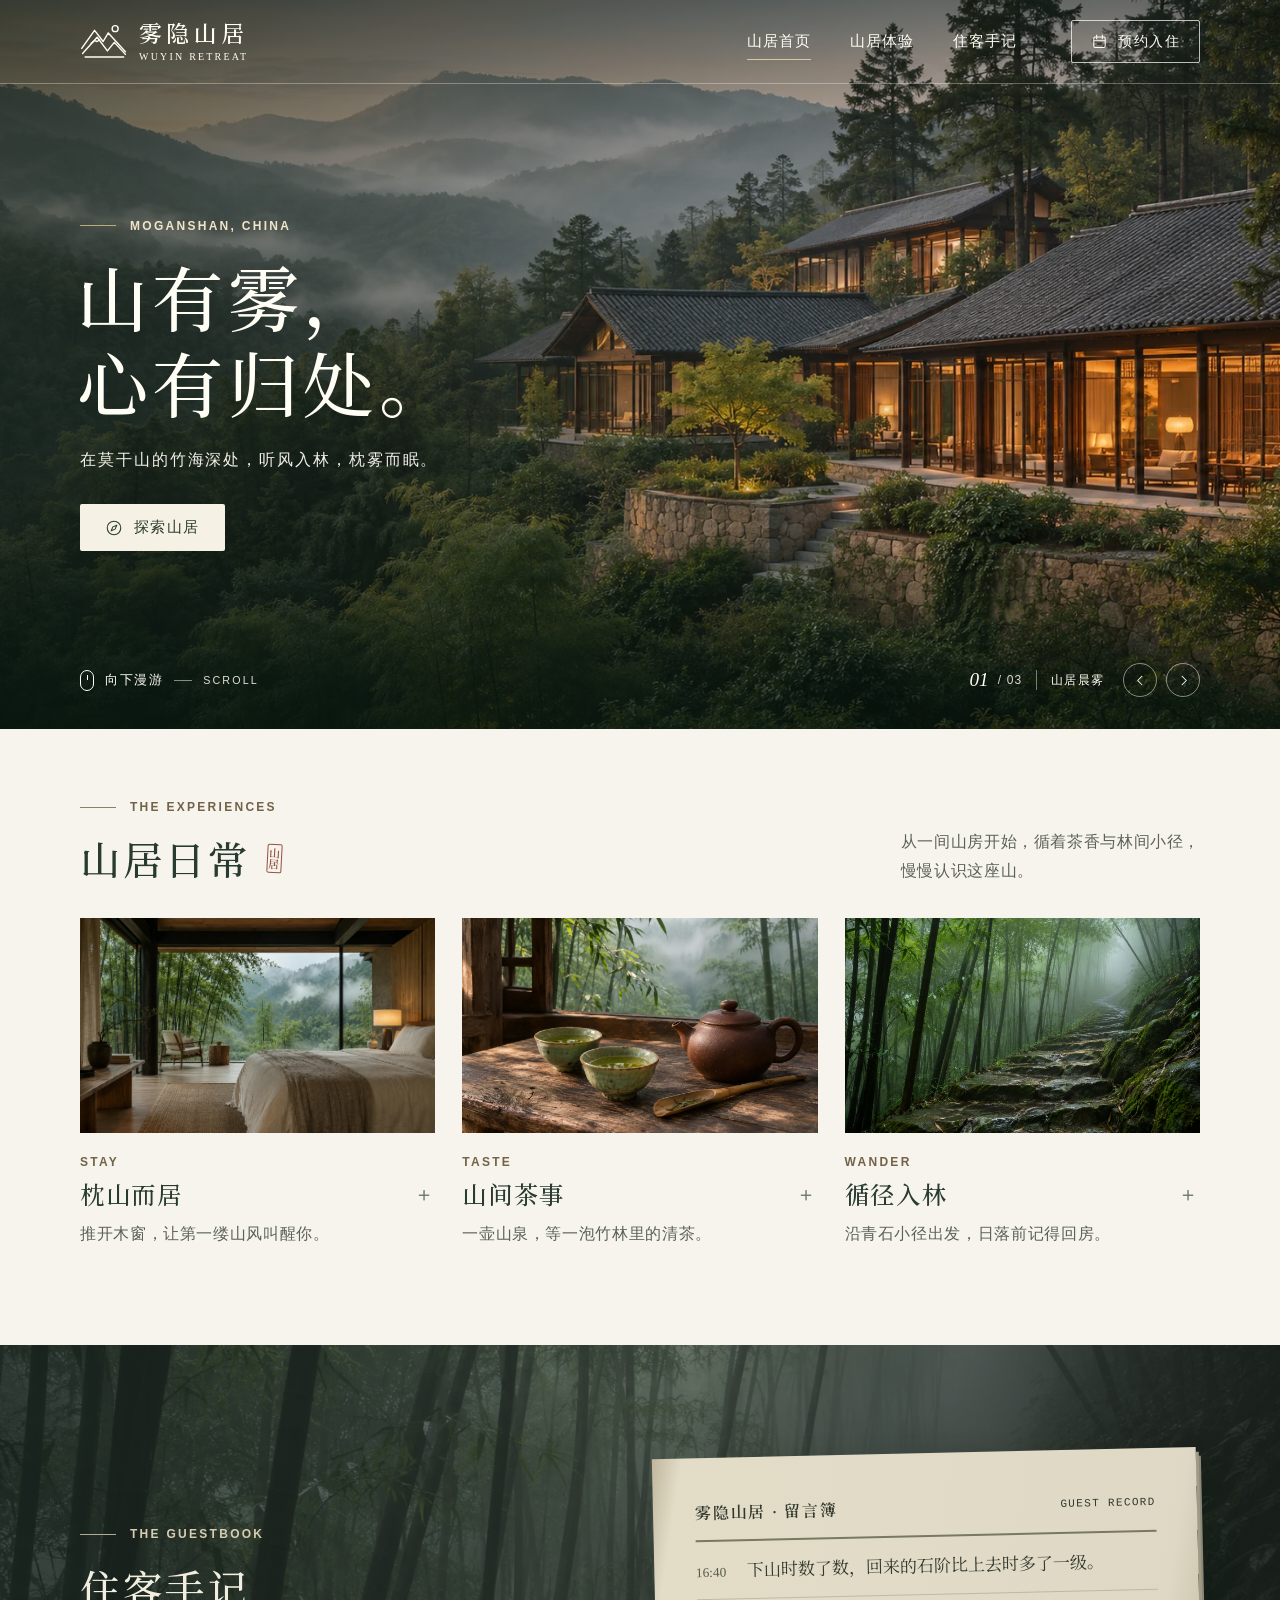
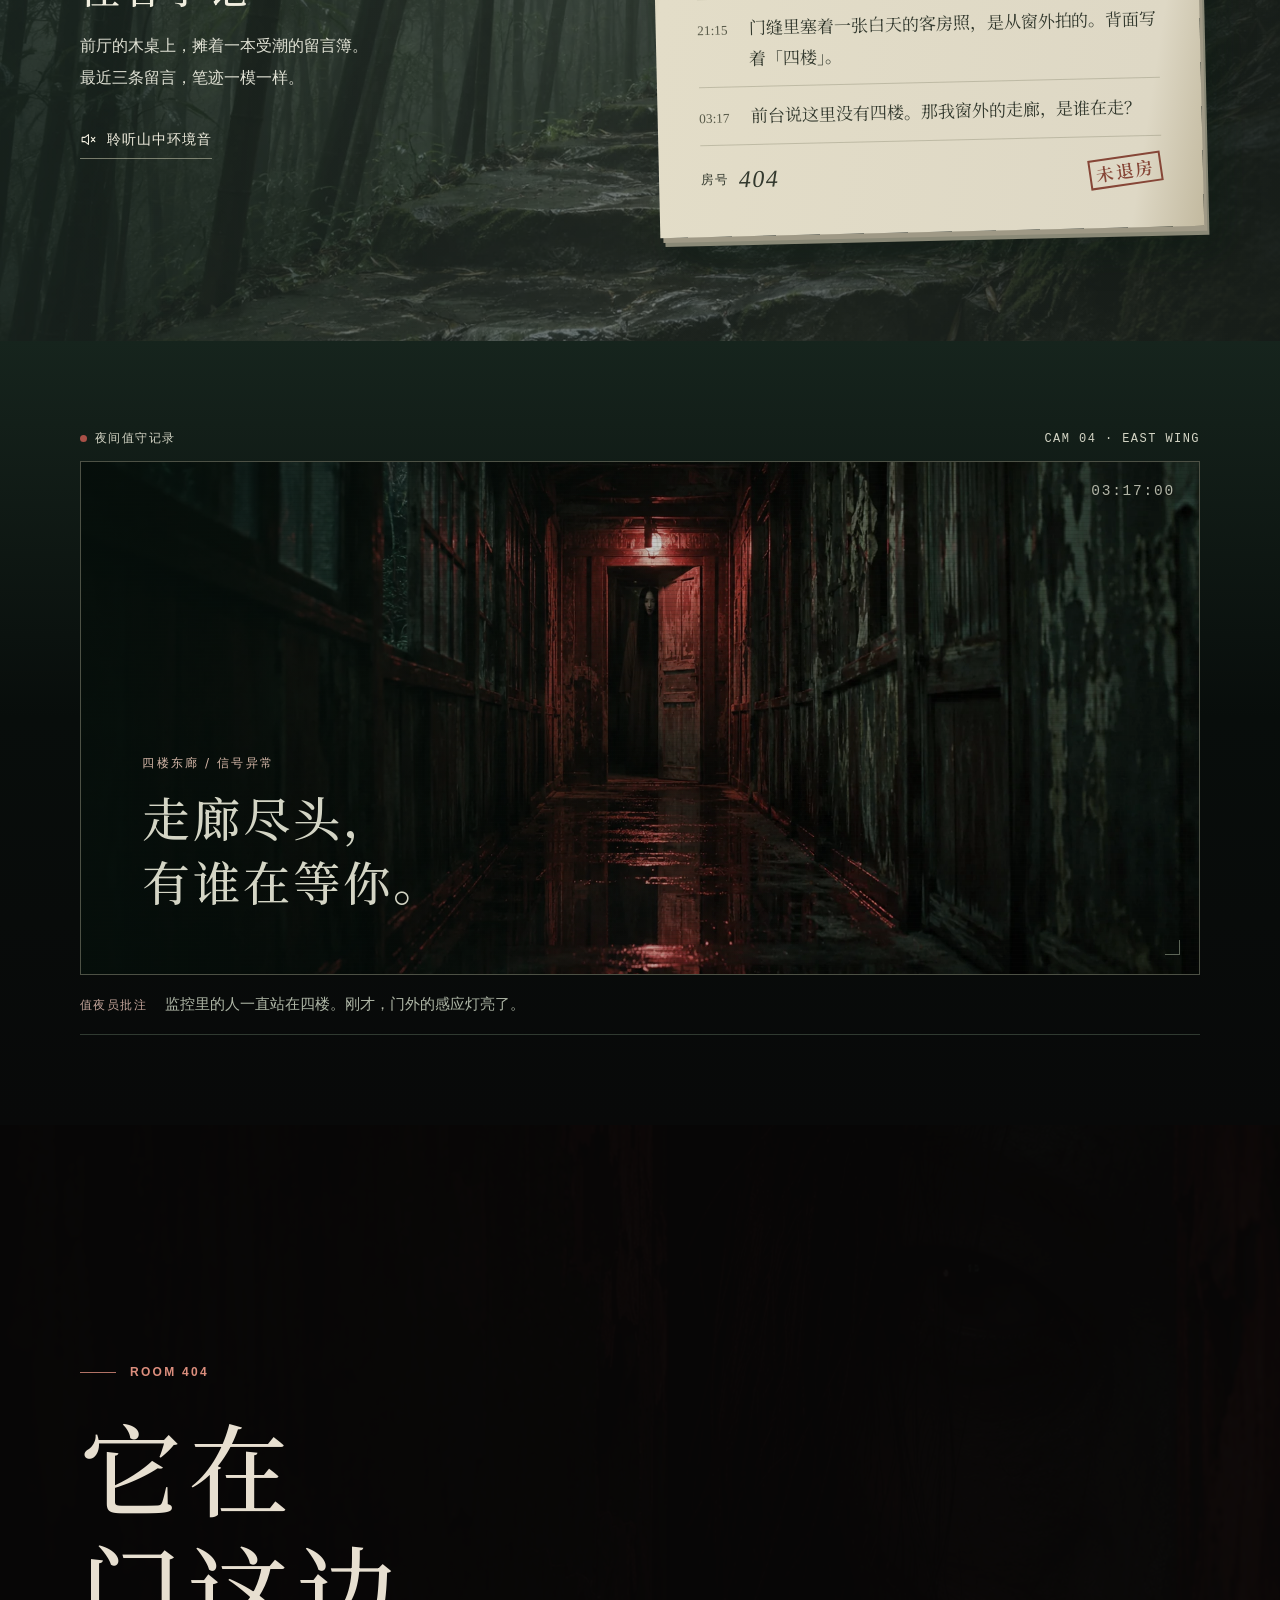
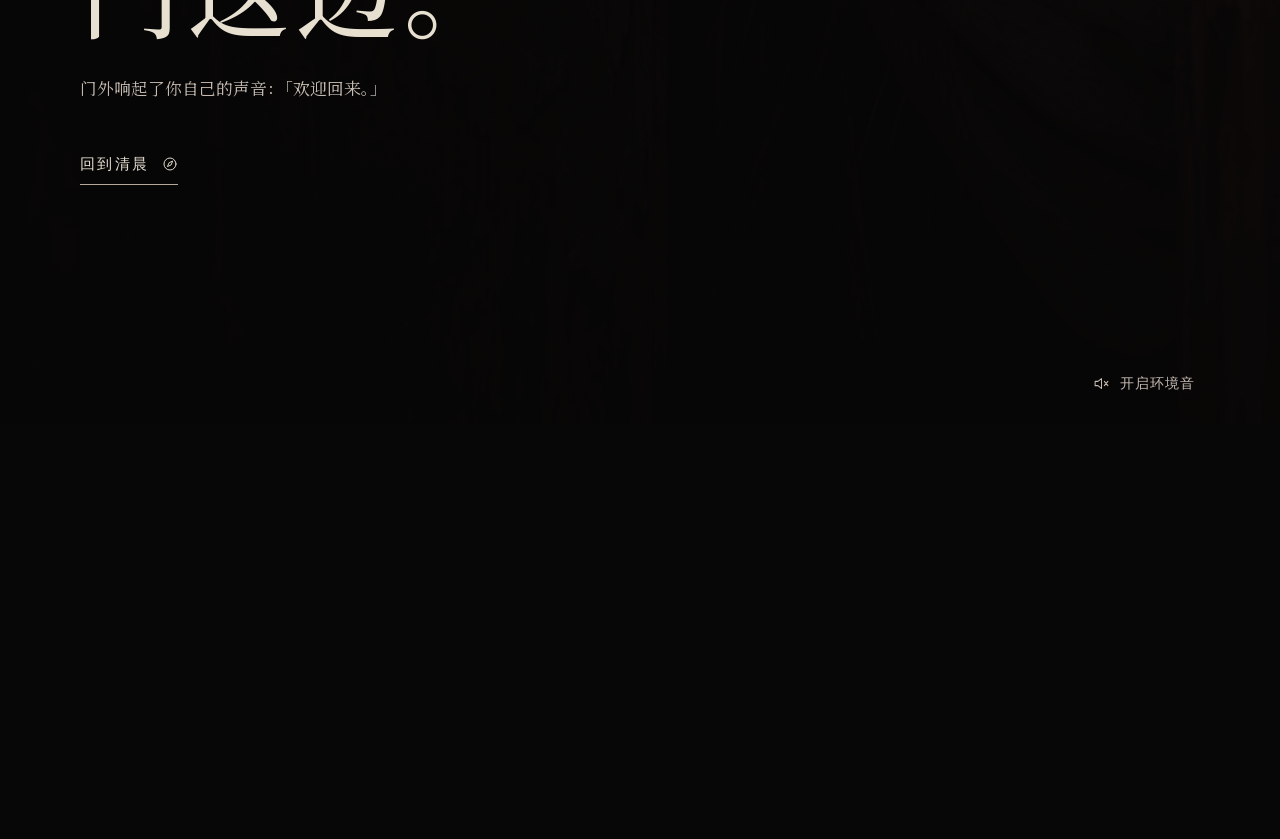
==== index.html @ a4dadbf4 "Build Wuyin Retreat, a scroll-driven Chinese horror experience" ====
<!doctype html>
<html lang="zh-CN">
<head>
  <meta charset="utf-8">
  <meta name="viewport" content="width=device-width, initial-scale=1">
  <meta name="theme-color" content="#283d30">
  <meta name="description" content="雾隐山居，藏在莫干山竹海深处的一处山间旅所。循着清晨的雾，走进山居的一天。">
  <title>雾隐山居 Wuyin Retreat · 莫干山</title>
  <link rel="icon" href="./favicon.svg" type="image/svg+xml">
  <link rel="preload" as="image" href="./assets/retreat.webp" fetchpriority="high">
  <link rel="stylesheet" href="./style.css">
  <link rel="stylesheet" href="./booking.css">
  <script defer src="./site.js"></script>
  <script defer src="./booking.js"></script>
  <script defer src="./sound.js"></script>
</head>
<body>
  <svg class="sprite" xmlns="http://www.w3.org/2000/svg" aria-hidden="true">
    <symbol id="mountain" viewBox="0 0 56 44"><g fill="none" stroke="currentColor" stroke-width="1.65" stroke-linecap="round" stroke-linejoin="round"><path d="m2 30 15-21 10 13 6-10 20 22M3 36 20 17l12 16 8-10 13 14M6 40h45"/><path d="m13 24 4-3 3 1 3-2"/><circle cx="41" cy="7" r="3.5"/></g></symbol>
    <symbol id="pin" viewBox="0 0 24 24"><path d="M19 9.5c0 5-7 11-7 11s-7-6-7-11a7 7 0 1 1 14 0Z"/><circle cx="12" cy="9.5" r="2.4"/></symbol>
    <symbol id="calendar" viewBox="0 0 24 24"><rect x="4" y="5.5" width="16" height="15" rx="1.8"/><path d="M8 3v5m8-5v5M4 11h16"/></symbol>
    <symbol id="compass" viewBox="0 0 24 24"><circle cx="12" cy="12" r="9"/><path d="m15.8 8.2-2.3 5.3-5.3 2.3 2.3-5.3Z"/></symbol>
    <symbol id="prev" viewBox="0 0 24 24"><path d="m14 6-6 6 6 6"/></symbol>
    <symbol id="next" viewBox="0 0 24 24"><path d="m10 6 6 6-6 6"/></symbol>
    <symbol id="close" viewBox="0 0 24 24"><path d="m6 6 12 12M18 6 6 18"/></symbol>
    <symbol id="menu" viewBox="0 0 24 24"><path d="M3 8h18M3 16h18"/></symbol>
    <symbol id="leaf" viewBox="0 0 24 24"><path d="M4 20 17 7M5.6 16.7C3 7 10 4.4 21 3c-.3 9.6-5 17.4-13 15.3"/></symbol>
    <symbol id="volume" viewBox="0 0 24 24"><path d="M3 9h4l5-4v14l-5-4H3Z"/><path class="sound-on" d="M15 8a6 6 0 0 1 0 8m3-11a10 10 0 0 1 0 14"/><path class="sound-off" d="m16 9 5 6m0-6-5 6"/></symbol>
  </svg>
  <a class="skip-link" href="#experiences">跳至山居体验</a>
  <main>
    <section class="hero" id="home" aria-labelledby="hero-title">
      <div class="hero-photos" aria-hidden="true"><img class="hero-photo is-current" src="./assets/retreat.webp" alt="" width="1881" height="836" fetchpriority="high"></div>
      <header class="mast">
        <div class="mast-inner">
          <a class="brand" href="#home" aria-label="雾隐山居首页"><svg class="brand-mark" aria-hidden="true"><use href="#mountain"/></svg><span class="brand-type"><b>雾隐山居</b><small>WUYIN RETREAT</small></span></a>
          <nav class="desktop-nav" aria-label="主导航"><a href="#home" aria-current="page">山居首页</a><a href="#experiences">山居体验</a><a href="#journal">住客手记</a></nav>
          <div class="mast-actions"><button class="reserve" data-booking><svg class="icon"><use href="#calendar"/></svg>预约入住</button><button class="hamburger" aria-label="展开导航" aria-controls="mobile-nav" aria-expanded="false"><svg class="icon"><use href="#menu"/></svg></button></div>
        </div>
        <nav id="mobile-nav" aria-label="移动导航" hidden><a href="#home">山居首页</a><a href="#experiences">山居体验</a><a href="#journal">住客手记</a></nav>
      </header>
      <div class="hero-body wrap">
        <div class="eyebrow hero-kicker"><span class="rule"></span>MOGANSHAN, CHINA</div>
        <h1 id="hero-title">山有雾，<br>心有归处。</h1>
        <p class="hero-description">在莫干山的竹海深处，<br class="mobile-break">听风入林，枕雾而眠。</p>
        <a class="explore" href="#experiences"><svg class="icon"><use href="#compass"/></svg>探索山居</a>
      </div>
      <div class="hero-foot wrap">
        <a class="scroll-hint" href="#experiences"><span class="scroll-mouse" aria-hidden="true"></span>向下漫游<span class="tiny-line"></span><span lang="en">SCROLL</span></a>
        <div class="photo-controls" role="group" aria-label="山居相册">
          <span class="photo-caption" aria-live="polite"><span class="photo-num">01</span><span class="photo-total">/ 03</span><span class="photo-name">山居晨雾</span></span>
          <button class="circle-btn" data-slide="-1" aria-label="上一张山居照片"><svg class="icon"><use href="#prev"/></svg></button>
          <button class="circle-btn" data-slide="1" aria-label="下一张山居照片"><svg class="icon"><use href="#next"/></svg></button>
        </div>
      </div>
    </section>

    <section class="experiences" id="experiences" aria-labelledby="experience-title">
      <div class="wrap">
        <div class="eyebrow dark-kicker"><span class="rule"></span>THE EXPERIENCES</div>
        <div class="section-intro"><h2 id="experience-title">山居日常<span class="seal" aria-hidden="true">山<br>居</span></h2><p>从一间山房开始，循着茶香与林间小径，<br class="desktop-break">慢慢认识这座山。</p></div>
        <div class="experience-grid">
          <button class="experience" data-detail="room"><span class="card-img"><img src="./assets/room.webp" alt="木色客房的落地窗外是雾中的山林" loading="lazy"></span><span class="card-meta">STAY</span><span class="card-heading">枕山而居<span class="card-more" aria-hidden="true">＋</span></span><span class="card-text">推开木窗，让第一缕山风叫醒你。</span></button>
          <button class="experience" data-detail="tea"><span class="card-img"><img src="./assets/tea.webp" alt="临窗茶席上的紫砂壶与青瓷茶盏" loading="lazy"></span><span class="card-meta">TASTE</span><span class="card-heading">山间茶事<span class="card-more" aria-hidden="true">＋</span></span><span class="card-text">一壶山泉，等一泡竹林里的清茶。</span></button>
          <button class="experience" data-detail="trail"><span class="card-img"><img src="./assets/trail.webp" alt="一条通向竹林深处的湿润石阶" loading="lazy"></span><span class="card-meta">WANDER</span><span class="card-heading">循径入林<span class="card-more" aria-hidden="true">＋</span></span><span class="card-text">沿青石小径出发，日落前记得回房。</span></button>
        </div>
      </div>
    </section>

    <section class="journal" id="journal" aria-labelledby="journal-title">
      <div class="journal-backdrop" aria-hidden="true"></div>
      <div class="wrap journal-layout">
        <div class="journal-head"><div class="eyebrow"><span class="rule"></span>THE GUESTBOOK</div><h2 id="journal-title">住客手记</h2><p>前厅的木桌上，摊着一本受潮的留言簿。<br>最近三条留言，笔迹一模一样。</p>
          <button class="sound-control" aria-pressed="false" data-sound><svg class="icon"><use href="#volume"/></svg><span>聆听山中环境音</span></button>
        </div>
        <div class="ledger"><div class="ledger-head"><span>雾隐山居 · 留言簿</span><span lang="en">GUEST RECORD</span></div>
          <div class="log-entry"><time>16:40</time><p>下山时数了数，回来的石阶比上去时多了一级。</p></div>
          <div class="log-entry"><time>21:15</time><p>门缝里塞着一张白天的客房照，是从窗外拍的。背面写着「四楼」。</p></div>
          <div class="log-entry"><time>03:17</time><p>前台说这里没有四楼。那我窗外的走廊，是谁在走？</p></div>
          <div class="ledger-tail"><span>房号</span><span class="handwritten">404</span><span class="ink-stamp">未退房</span></div>
        </div>
      </div>
    </section>

    <section class="watch" id="watch" aria-labelledby="watch-title">
      <div class="wrap">
        <div class="monitor-label"><span><i></i>夜间值守记录</span><span>CAM 04 · EAST WING</span></div>
        <div class="monitor"><img src="./assets/corridor.webp" alt="夜视画面中，红灯照着一扇半开的门，门后站着一个瘦长的人影" loading="lazy">
          <div class="scanlines" aria-hidden="true"></div><span class="monitor-time">03:17:04</span>
          <div class="monitor-text"><p>四楼东廊 / 信号异常</p><h2 id="watch-title">走廊尽头，<br>有谁在等你。</h2></div>
          <span class="reticle" aria-hidden="true"></span>
        </div>
        <div class="watch-note"><span>值夜员批注</span><p>监控里的人一直站在四楼。刚才，门外的感应灯亮了。</p></div>
      </div>
    </section>

    <section class="threshold" id="threshold" aria-labelledby="ending-title">
      <div class="ending-frame"><img class="ending-image" src="./assets/threshold.webp" alt="门已开了一道缝，一张灰白的脸贴在门外向里窥视" loading="lazy">
        <div class="ending-veil"></div><div class="ending-copy wrap"><div class="eyebrow"><span class="rule"></span>ROOM 404</div><h2 id="ending-title">它在<br>门这边。</h2><p>门外响起了你自己的声音：「欢迎回来。」</p><a class="return" href="#home">回到清晨<svg class="icon"><use href="#compass"/></svg></a></div>
        <button class="ending-sound" data-sound aria-pressed="false"><svg class="icon"><use href="#volume"/></svg><span>开启环境音</span></button>
      </div>
    </section>
  </main>
  <dialog class="detail-dialog" id="detail-dialog" aria-labelledby="detail-heading"><button class="detail-close" aria-label="关闭体验详情"><svg class="icon"><use href="#close"/></svg></button><img class="detail-photo" alt=""><div class="detail-content"><div class="eyebrow dark-kicker detail-kicker"></div><h2 id="detail-heading"></h2><p class="detail-story"></p><div class="detail-info"><svg class="icon"><use href="#pin"/></svg><span></span></div><button class="detail-action"></button></div></dialog>
  <dialog id="booking-dialog" aria-labelledby="booking-heading"></dialog>
</body>
</html>
---- style.css ----
@font-face {
  font-family: "Wuyin Song";
  src: url("./assets/wuyin-song.woff2") format("woff2");
  font-weight: 400 600;
  font-display: swap;
}
:root {
  --paper: #f6f4ed;
  --ink: #293b30;
  --serif: "Wuyin Song", "Noto Serif SC", "Songti SC", "STSong", "SimSun", serif;
  --sans: "Inter", "PingFang SC", "Microsoft YaHei", system-ui, sans-serif;
  --gutter: clamp(24px, 6.25vw, 104px);
  --page-width: 1536px;
}
* { box-sizing: border-box; }
html { scroll-behavior: smooth; }
body { margin: 0; background: var(--paper); color: var(--ink); font: 1rem/1.65 var(--sans); }
button, a { -webkit-tap-highlight-color: transparent; }
button { font: inherit; cursor: pointer; color: inherit; }
a { color: inherit; text-decoration: none; }
button, h1, h2, p { margin: 0; }
button { border: 0; padding: 0; background: transparent; }
button:focus-visible, a:focus-visible { outline: 2px solid #c98849; outline-offset: 5px; }
button:disabled { cursor: default; }
.sprite { position: absolute; width: 0; height: 0; overflow: hidden; pointer-events: none; }
.icon { display: inline-block; width: 20px; height: 20px; fill: none; stroke: currentColor; stroke-linecap: round; stroke-linejoin: round; stroke-width: 1.45; flex: none; pointer-events: none; }
.wrap, .mast-inner { width: min(100%, var(--page-width)); margin-inline: auto; padding-inline: var(--gutter); }
.skip-link { position: absolute; z-index: 15; background: var(--paper); color: var(--ink); padding: 8px 16px; transform: translateY(-130%); }
.skip-link:focus { transform: none; }
.eyebrow, .card-meta { font-family: "Inter", Arial, sans-serif; font-size: .75rem; font-weight: 550; letter-spacing: .19em; line-height: 1.4; }
.eyebrow { display: flex; align-items: center; gap: 14px; }
.rule { display: inline-block; width: 36px; height: 1px; background: currentColor; opacity: .8; }
h1, h2, .card-heading { font-family: var(--serif); font-weight: 500; }
.hero { color: #fffef4; isolation: isolate; position: relative; min-height: 640px; height: min(81svh, 870px); display: flex; flex-direction: column; background: #25382d; }
.hero-photos, .hero-photos::after, .hero-photo { position: absolute; inset: 0; width: 100%; height: 100%; }
.hero-photos { z-index: -1; overflow: hidden; }
.hero-photo { object-fit: cover; object-position: 64% center; opacity: 0; transition: opacity .7s ease; }
.hero-photo.is-current { opacity: 1; }
.hero-photos::after { content: ""; background: linear-gradient(180deg, rgb(10 21 16 / .51), transparent 26%, transparent 72%, rgb(7 22 14 / .66)), linear-gradient(90deg, rgb(12 29 21 / .58), rgb(15 31 24 / .26) 44%, transparent 78%); }
.mast { position: relative; border-bottom: 1px solid rgb(255 255 244 / .31); z-index: 5; }
.mast-inner { display: flex; align-items: center; gap: 4.2vw; min-height: 83px; }
.brand, .mast-actions, .desktop-nav, .reserve { display: flex; align-items: center; }
.brand { gap: 11px; min-width: max-content; margin-right: auto; }
.brand-mark { width: 48px; height: 43px; }
.brand-type { display: flex; flex-direction: column; align-items: flex-start; }
.brand-type b { font: 550 1.43rem/1.3 var(--serif); letter-spacing: .19em; }
.brand-type small { font: .625rem/1.7 Georgia, serif; letter-spacing: .22em; }
.desktop-nav { gap: clamp(24px, 3vw, 55px); }
.desktop-nav a { position: relative; font-size: .92rem; letter-spacing: .08em; padding: 12px 0; }
.desktop-nav a::after { content: ""; position: absolute; bottom: 6px; left: 0; width: 0; height: 1px; background: #d3c9a2; transition: width .2s; }
.desktop-nav a:hover::after, .desktop-nav [aria-current]::after { width: 100%; }
.reserve { gap: 10px; padding: 9px 19px; border: 1px solid rgb(255 255 244 / .72); border-radius: 2px; font-size: .89rem; letter-spacing: .1em; transition: background .2s; }
.reserve .icon { width: 17px; height: 17px; }
.reserve:hover, .circle-btn:hover { background: rgb(255 255 255 / .16); }
.hamburger, #mobile-nav { display: none; }
.hero-body { flex: 1; display: flex; flex-direction: column; align-items: flex-start; justify-content: center; padding-block: clamp(28px, 4.6vh, 60px) 17px; }
.hero-kicker { color: #f0e5c6; }
.hero-kicker .rule { background: #d9c28c; }
h1 { font-size: clamp(4.1rem, 5.55vw, 6.25rem); letter-spacing: .063em; line-height: 1.2; margin: 19px 0 21px -.045em; text-shadow: 0 2px 22px #16231934; }
.hero-description { line-height: 1.9; font-size: clamp(1rem, 1.14vw, 1.21rem); letter-spacing: .12em; color: #f1f0e9; }
.mobile-break { display: none; }
.explore { min-height: 46px; padding: 10px 24px; margin-top: 29px; display: inline-flex; align-items: center; gap: 11px; background: #f5f1e4; border: 1px solid transparent; color: #2d3b30; border-radius: 2px; font-weight: 550; font-size: .93rem; letter-spacing: .1em; transition: background .2s, transform .2s; }
.explore:hover { background: white; transform: translateY(-2px); }
.explore .icon { width: 18px; height: 18px; }
.hero-foot { display: flex; align-items: center; justify-content: space-between; gap: 18px; padding-bottom: 29px; }
.scroll-hint, .photo-controls, .photo-caption { display: flex; align-items: center; }
.scroll-hint { min-height: 40px; gap: 11px; font-size: .8rem; letter-spacing: .12em; }
.scroll-hint [lang] { font: .67rem/1.4 Arial, sans-serif; letter-spacing: .2em; color: #dedfd5; }
.scroll-mouse { width: 14px; height: 21px; border: 1px solid currentColor; border-radius: 8px; display: grid; justify-items: center; }
.scroll-mouse::before { content: ""; width: 1px; height: 5px; margin-top: 4px; background: currentColor; }
.tiny-line { width: 18px; height: 1px; background: currentColor; opacity: .5; }
.photo-controls { gap: 9px; }
.photo-caption { gap: 9px; margin-right: 9px; }
.photo-num { font: italic 1.2rem/1.2 Georgia, serif; }
.photo-total { font: .75rem/1.2 Arial, sans-serif; letter-spacing: .1em; color: #dadbd1; }
.photo-name { font-size: .78rem; letter-spacing: .13em; padding-left: 14px; margin-left: 4px; border-left: 1px solid #b4b9a7a1; }
.circle-btn { display: grid; place-items: center; width: 34px; height: 34px; border: 1px solid #eeeedd85; border-radius: 50%; transition: background .2s; }
.circle-btn .icon { width: 17px; height: 17px; }
.experiences { padding-block: clamp(59px, 5.5vw, 92px) clamp(70px, 7.5vw, 118px); }
.dark-kicker, .card-meta { color: #726246; }
.section-intro { margin-top: 12px; margin-bottom: clamp(24px, 2.5vw, 38px); display: flex; align-items: end; justify-content: space-between; gap: 30px; }
h2 { font-size: clamp(2.4rem, 3.1vw, 3.6rem); line-height: 1.4; letter-spacing: .065em; }
.section-intro h2 { display: flex; align-items: center; gap: 17px; }
.seal { border: 1px solid #965240; border-radius: 2px; color: #965240; display: inline-block; font: 600 .68rem/1.04 var(--serif); letter-spacing: 0; padding: 2px 1px; transform: rotate(3deg); }
.section-intro p, .card-text { font-size: 1rem; line-height: 1.85; letter-spacing: .04em; color: #5c6258; }
.section-intro p { font-size: .97rem; }
.experience-grid { display: grid; grid-template-columns: repeat(3, minmax(0,1fr)); gap: clamp(16px, 2.1vw, 36px); }
.experience { display: flex; flex-direction: column; text-align: left; }
.card-img { display: block; width: 100%; aspect-ratio: 1.65; overflow: hidden; background: #c3c4b5; }
.card-img img { display: block; width: 100%; height: 100%; object-fit: cover; transition: transform .65s; }
.experience:hover .card-img img { transform: scale(1.035); }
.card-meta { margin-top: 21px; }
.card-heading { display: flex; align-items: center; justify-content: space-between; width: 100%; margin: 3px 0 5px; font-size: clamp(1.5rem, 1.9vw, 2rem); letter-spacing: .07em; }
.card-more { font: 300 1.28rem/1 var(--sans); color: #64725e; }
.journal { position: relative; isolation: isolate; overflow: hidden; padding-block: clamp(74px, 8.5vw, 145px); color: #f1eedf; background: #283b31; }
.journal-backdrop { position: absolute; inset: 0; z-index: -1; background: linear-gradient(95deg,#13281fcd,#24362c91 52%,#152019e8), url("./assets/trail.webp") center 68% / cover; filter: saturate(.53); }
.journal-layout { display: grid; grid-template-columns: 1fr 1.12fr; align-items: center; gap: 7vw; }
.journal-head .eyebrow { color: #d9cdb1; }
.journal-head h2 { margin: 16px 0; }
.journal-head p { font: 1rem/2 var(--sans); color: #e0e1d4; }
.sound-control, .ending-sound { display: inline-flex; align-items: center; gap: 10px; font-size: .86rem; letter-spacing: .07em; }
.sound-control { margin-top: 27px; padding: 7px 0; border-bottom: 1px solid #c6c7ad8c; }
.sound-control .icon, .ending-sound .icon { width: 17px; height: 17px; }
.sound-on { display: none; }
.ledger { color: #33392e; background: linear-gradient(100deg,#c0b69d,#e3ddc8 5%,#ded8c5 88%,#c2b99f); padding: clamp(22px,3.25vw,52px); box-shadow: 3px 5px #9f9986, 5px 9px #8a8977, 16px 22px 37px #08190f66; transform: rotate(-1.3deg); }
.ledger-head, .ledger-tail, .log-entry { display: flex; align-items: center; }
.ledger-head { justify-content: space-between; gap: 8px; border-bottom: 2px solid #78795f; padding-bottom: 14px; font-family: var(--serif); font-weight: 600; letter-spacing: .12em; }
.ledger-head [lang], .monitor-label, .monitor-time, .watch-note>span { font: .75rem/1.6 "Courier New", "Microsoft YaHei", monospace; letter-spacing: .12em; }
.ledger-head [lang] { font-size: .69rem; }
.log-entry { gap: 21px; align-items: baseline; padding: 13px 0; border-bottom: 1px solid #75745d53; }
.log-entry time { font: .83rem/1.5 Georgia, serif; flex: none; color: #585a49; }
.log-entry p { font: 1.07rem/1.8 var(--serif); }
.ledger-tail { gap: 9px; padding-top: 19px; font-size: .79rem; letter-spacing: .12em; }
.handwritten { font: italic 1.5rem Georgia,serif; }
.ink-stamp { margin-left: auto; font: 600 1.1rem/1.35 var(--serif); padding: 1px 5px; border: 2px double #864637; color: #864637; transform: rotate(-7deg); }
.watch { padding-block: clamp(70px,7vw,120px); background: linear-gradient(#16241d,#080d0b 48%,#080909); color: #d4d5c5; }
.monitor-label, .watch-note { display: flex; justify-content: space-between; align-items: center; gap: 18px; }
.monitor-label { margin-bottom: 12px; }
.monitor-label i { display: inline-block; vertical-align: .06em; width: 7px; height: 7px; border-radius: 50%; background: #a95047; margin-right: 8px; }
.monitor { isolation: isolate; position: relative; overflow: hidden; aspect-ratio: 2.18; background: #0a100d; border: 1px solid #4d5145; }
.monitor img, .scanlines, .monitor::after { position: absolute; inset: 0; width: 100%; height: 100%; }
.monitor img { object-fit: cover; filter: saturate(.75); z-index: -2; }
.scanlines { background: repeating-linear-gradient(0deg, transparent, transparent 3px, #10151033 4px); z-index: -1; }
.monitor::after { content: ""; z-index: -1; background: linear-gradient(90deg,#06100cd9,transparent 68%); }
.monitor-time { position: absolute; top: 18px; right: 24px; opacity: .83; font-size: .91rem; }
.monitor-text { position: absolute; left: 5.5%; bottom: 12%; }
.monitor-text p { font-size: .75rem; letter-spacing: .18em; color: #d3b6a7; margin-bottom: 11px; }
.monitor-text h2 { font-size: clamp(2rem,3.7vw,4.4rem); line-height: 1.35; }
.reticle { position: absolute; width: 15px; height: 15px; right: 19px; bottom: 19px; border-right: 1px solid #a8b49d88; border-bottom: 1px solid #a8b49d88; }
.watch-note { justify-content: flex-start; align-items: baseline; padding: 17px 0; color: #aeb6a6; border-bottom: 1px solid #303a31; }
.watch-note>span { flex: none; color: #c3a49a; }
.watch-note p { font-size: .94rem; }
.threshold { height: 146svh; min-height: 720px; background: #080707; color: #e7dfd0; }
.ending-frame { position: sticky; top: 0; isolation: isolate; height: 100svh; min-height: 440px; overflow: hidden; display: flex; align-items: center; }
.ending-image, .ending-veil { position: absolute; inset: 0; width: 100%; height: 100%; z-index: -2; }
.ending-image { object-fit: cover; object-position: 70% center; transform: scale(calc(1 + var(--approach, 0) * .088)); transform-origin: 74% 46%; }
.ending-veil { z-index: -1; background: linear-gradient(90deg,#100a08b3,transparent 75%),linear-gradient(0deg,#08050570,transparent 35%); }
.ending-veil::before { content: ""; position: absolute; inset: 0; background: #080707; opacity: calc((1 - var(--approach, 1)) * .97); }
.ending-copy .eyebrow { color: #dc8e7d; }
.ending-copy h2 { font-size: clamp(4rem, 7.9vw, 9rem); letter-spacing: .07em; line-height: 1.2; margin: 24px 0; }
.ending-copy p { max-width: 24em; font: 1.05rem/2 var(--serif); color: #c4bab1; }
.return { margin-top: 38px; display: inline-flex; align-items: center; gap: 13px; padding: 8px 0; border-bottom: 1px solid #b4a89b; font-size: .92rem; letter-spacing: .16em; }
.return .icon { width: 16px; height: 16px; }
.ending-sound { position: absolute; bottom: 25px; right: var(--gutter); padding: 5px; color: #c7bcb4; }
.detail-dialog { width: min(490px, calc(100% - 32px)); max-height: 92svh; border: 0; background: var(--paper); color: var(--ink); padding: 0; overflow-y: auto; box-shadow: 0 22px 100px #08170f55; }
dialog::backdrop { background: #071810b5; backdrop-filter: blur(4px); }
body:has(dialog[open]) { overflow: hidden; }
.detail-close { position: absolute; top: 10px; right: 10px; width: 38px; height: 38px; display: grid; place-items: center; background: #f6f4ed; color: var(--ink); border-radius: 50%; }
.detail-photo { width: 100%; height: clamp(150px, 27svh, 275px); display: block; object-fit: cover; }
.detail-content { padding: 27px clamp(23px, 3vw, 38px) 32px; }
.detail-content h2 { font-size: 2rem; margin: 5px 0 14px; }
.detail-story { line-height: 1.9; }
.detail-info { display: flex; align-items: center; gap: 8px; margin: 20px 0; color: #616b5e; font-size: .9rem; }
.detail-info .icon { width: 16px; height: 16px; }
.detail-action { background: var(--ink); padding: 9px 20px; color: var(--paper); }
@media (max-width: 780px) {
  .mast-inner { gap: 27px; min-height: 72px; }
  .desktop-nav { gap: 20px; }
  .journal-layout { grid-template-columns: 1fr; gap: 38px; }
  .ledger { max-width: 640px; }
  .section-intro p { font-size: .91rem; }
  .section-intro { gap: 15px; }
  .desktop-break { display: none; }
}
@media (max-width: 650px) {
  :root { --gutter: 24px; }
  .hero { min-height: 610px; height: min(85svh, 800px); }
  .hero-photo { object-position: 60% center; }
  .hero-photos::after { background: linear-gradient(180deg,#0e2018a8,transparent 33%,#0d1d1440 70%,#0a1b13b3),linear-gradient(90deg,#0d211892,transparent 100%); }
  .mast-inner { min-height: 67px; }
  .brand { gap: 7px; }
  .brand-mark { width: 39px; height: 34px; }
  .brand-type b { font-size: 1.15rem; }
  .brand-type small { font-size: .52rem; }
  .mast-actions { gap: 11px; }
  .reserve { min-height: 36px; padding: 6px 10px; font-size: .8rem; gap: 6px; }
  .reserve .icon { width: 15px; height: 15px; }
  .desktop-nav { display: none; }
  .hamburger { display: grid; place-items: center; width: 32px; height: 38px; }
  #mobile-nav:not([hidden]) { display: flex; position: absolute; top: 100%; left: 0; right: 0; flex-direction: column; padding: 10px 24px; background: #213328fa; box-shadow: 0 12px 20px #0a181c33; }
  #mobile-nav a { padding: 11px 0; }
  .hero-body { padding-top: 28px; }
  h1 { font-size: clamp(3.45rem, 11.2vw, 4.7rem); margin: 20px 0; line-height: 1.26; }
  .hero-description { max-width: 18em; line-height: 1.95; }
  .mobile-break { display: initial; }
  .explore { margin-top: 24px; }
  .hero-foot { padding-bottom: 18px; gap: 12px; }
  .photo-name, .scroll-hint .tiny-line, .scroll-hint [lang] { display: none; }
  .photo-controls { gap: 7px; }
  .circle-btn { width: 34px; height: 34px; }
  .experiences { padding-block: 48px 60px; }
  .section-intro { display: block; margin-bottom: 24px; }
  .section-intro p { margin-top: 9px; line-height: 1.8; }
  .experience-grid { grid-template-columns: 1fr; gap: 31px; }
  .card-img { aspect-ratio: 1.8; }
  .card-meta { margin-top: 13px; }
  .card-heading { margin-top: 2px; }
  .journal { padding-block: 60px 68px; }
  .ledger { padding: 22px 19px; }
  .log-entry { gap: 12px; }
  .watch { padding-block: 51px; }
  .monitor { aspect-ratio: .83; }
  .monitor img { object-position: 57% center; }
  .monitor::after { background: linear-gradient(0deg,#06100ce8,transparent 62%); }
  .monitor-time { right: 14px; top: 12px; }
  .monitor-text { bottom: 8%; left: 7%; }
  .monitor-label { font-size: .69rem; }
  .watch-note { display: block; }
  .watch-note p { margin-top: 6px; }
  .ending-frame { align-items: flex-end; }
  .ending-image { object-position: 79% center; }
  .ending-copy { padding-bottom: 85px; }
  .ending-veil { background: linear-gradient(0deg,#0c0808 2%,#0d090992 37%,transparent 67%); }
  .ending-copy h2 { font-size: clamp(3.2rem, 13vw, 4.8rem); margin: 14px 0; }
  .ending-copy h2 br { display: none; }
  .ending-copy p { font-size: 1rem; max-width: 20em; }
  .return { margin-top: 18px; }
}
@media (max-width: 360px) {
  :root { --gutter: 17px; }
  .mast-inner { gap: 7px; }
  .brand-type b { font-size: 1.03rem; }
  .mast-actions { gap: 5px; }
}
@media (prefers-reduced-motion: reduce) {
  html { scroll-behavior: auto; }
  *, *::before, *::after { transition-duration: .001s !important; animation-duration: .001s !important; }
  .ending-image, .experience:hover .card-img img, .explore:hover { transform: none; }
}
---- booking.css ----
#booking-dialog {
  --booking-paper: #f5f2e9;
  --booking-ink: #21382d;
  --booking-muted: #576359;
  --booking-rule: #c2c4b5;
  box-sizing: border-box;
  width: min(29rem, calc(100% - 2rem));
  max-width: none;
  max-height: calc(100dvh - 2rem);
  inset: 0;
  margin: auto;
  padding: 0;
  overflow: auto;
  overscroll-behavior: contain;
  color: var(--booking-ink);
  color-scheme: light;
  background: var(--booking-paper);
  border: 1px solid #d2d3c4;
  border-radius: 2px;
  box-shadow: 0 2rem 6rem #06130eb3;
  font-family: Inter, "PingFang SC", "Microsoft YaHei", sans-serif;
  font-size: 1rem;
  line-height: 1.5;
  text-align: left;
}

#booking-dialog::backdrop {
  background: rgb(4 17 13 / 69%);
}

#booking-dialog [hidden] {
  display: none;
}

#booking-dialog .booking-sheet {
  padding: clamp(1.5rem, 6vw, 2.6rem);
  background: linear-gradient(135deg, #faf8f0, var(--booking-paper) 65%);
}

#booking-dialog .booking-mast {
  display: flex;
  min-height: 2.6rem;
  margin-bottom: 1.65rem;
  padding-bottom: .6rem;
  align-items: center;
  justify-content: space-between;
  border-bottom: 1px solid var(--booking-rule);
}

#booking-dialog .booking-mast > span {
  color: var(--booking-muted);
  font-size: .75rem;
  font-weight: 600;
  letter-spacing: .19em;
}

#booking-dialog .booking-close {
  position: relative;
  width: 2.75rem;
  height: 2.75rem;
  margin: -.4rem -.65rem -.4rem 0;
  background: transparent;
  color: var(--booking-ink);
  border: 0;
  cursor: pointer;
}

#booking-dialog .booking-close::before,
#booking-dialog .booking-close::after {
  position: absolute;
  content: "";
  left: 50%;
  top: 50%;
  width: 1.25rem;
  height: 1px;
  background: currentColor;
  transform: translate(-50%, -50%) rotate(45deg);
}

#booking-dialog .booking-close::after {
  transform: translate(-50%, -50%) rotate(-45deg);
}

#booking-dialog h2 {
  margin: 0;
  color: var(--booking-ink);
  font: 500 clamp(2rem, 5vw, 2.55rem)/1.3 "Songti SC", "Noto Serif CJK SC", SimSun, serif;
  letter-spacing: .05em;
}

#booking-dialog :is(.booking-intro, .booking-message) {
  margin: .75rem 0 1.7rem;
  color: var(--booking-muted);
  font-size: 1rem;
  line-height: 1.8;
}

#booking-dialog .booking-fields {
  display: grid;
  grid-template-columns: minmax(0, 1.35fr) minmax(0, 1fr);
  gap: .9rem;
  margin: 0 0 1.9rem;
}

#booking-dialog .booking-fields label {
  display: grid;
  min-width: 0;
  gap: .5rem;
  font-size: .875rem;
  letter-spacing: .03em;
}

#booking-dialog :is(input, select) {
  box-sizing: border-box;
  display: block;
  width: 100%;
  min-width: 0;
  height: 2.9rem;
  margin: 0;
  padding: .5rem .7rem;
  color: var(--booking-ink);
  background: #fbfaf4;
  border: 1px solid #aeb7a8;
  border-radius: 1px;
  font: inherit;
  font-size: 1rem;
  text-align: left;
}

#booking-dialog .booking-select-wrap {
  position: relative;
}

#booking-dialog select {
  appearance: none;
  padding-right: 1.8rem;
}

#booking-dialog .booking-select-wrap::after {
  position: absolute;
  top: 42%;
  right: .85rem;
  width: .38rem;
  height: .38rem;
  border: solid var(--booking-ink);
  border-width: 0 1px 1px 0;
  transform: rotate(45deg);
  pointer-events: none;
  content: "";
}

#booking-dialog .booking-action {
  box-sizing: border-box;
  display: flex;
  width: 100%;
  min-height: 3rem;
  align-items: center;
  justify-content: center;
  padding: .7rem 1rem;
  color: #fffdf5;
  background: #294334;
  border: 1px solid #294334;
  border-radius: 1px;
  font: inherit;
  font-size: .96rem;
  font-weight: 500;
  letter-spacing: .09em;
  text-decoration: none;
  cursor: pointer;
}

#booking-dialog .booking-action:hover {
  background: #193427;
}

#booking-dialog :is(a, button, input, select):focus-visible {
  outline: 2px solid #657c62;
  outline-offset: 3px;
}

#booking-dialog h2:focus {
  outline: none;
}

#booking-dialog .booking-key {
  display: flex;
  align-items: baseline;
  justify-content: space-between;
  margin-top: 1.45rem;
  padding: .65rem 0;
  border-block: 1px solid var(--booking-rule);
}

#booking-dialog .booking-key span,
#booking-dialog .booking-details dt {
  color: var(--booking-muted);
  font-size: .875rem;
}

#booking-dialog .booking-key strong {
  color: #723f32;
  font: 400 3.85rem/1.2 Georgia, "Times New Roman", serif;
  letter-spacing: -.04em;
}

#booking-dialog .booking-details {
  margin: 1.2rem 0;
}

#booking-dialog .booking-details > div {
  display: flex;
  justify-content: space-between;
  align-items: baseline;
  gap: .75rem;
  padding: .25rem 0;
}

#booking-dialog .booking-details dd {
  margin: 0;
  text-align: right;
}

@media (max-width: 24rem) {
  #booking-dialog .booking-fields {
    grid-template-columns: minmax(0, 1fr);
  }
}
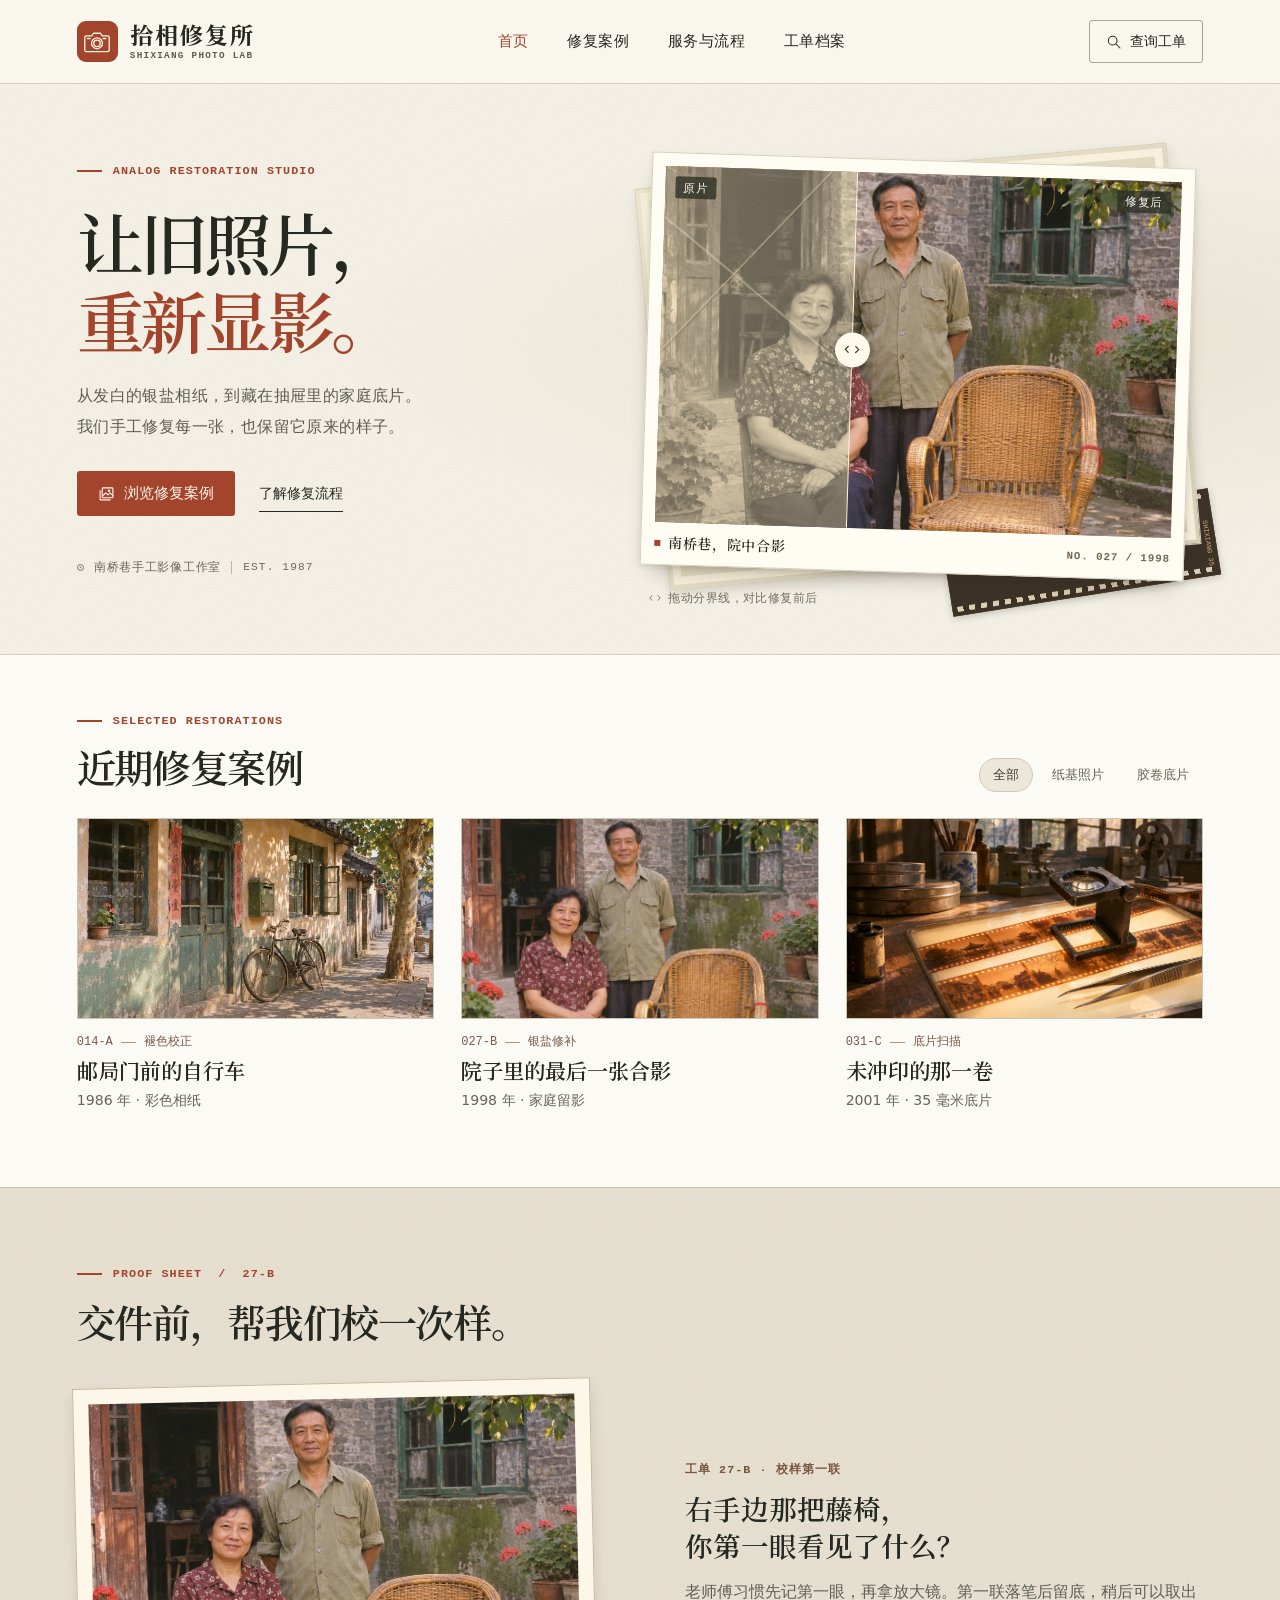
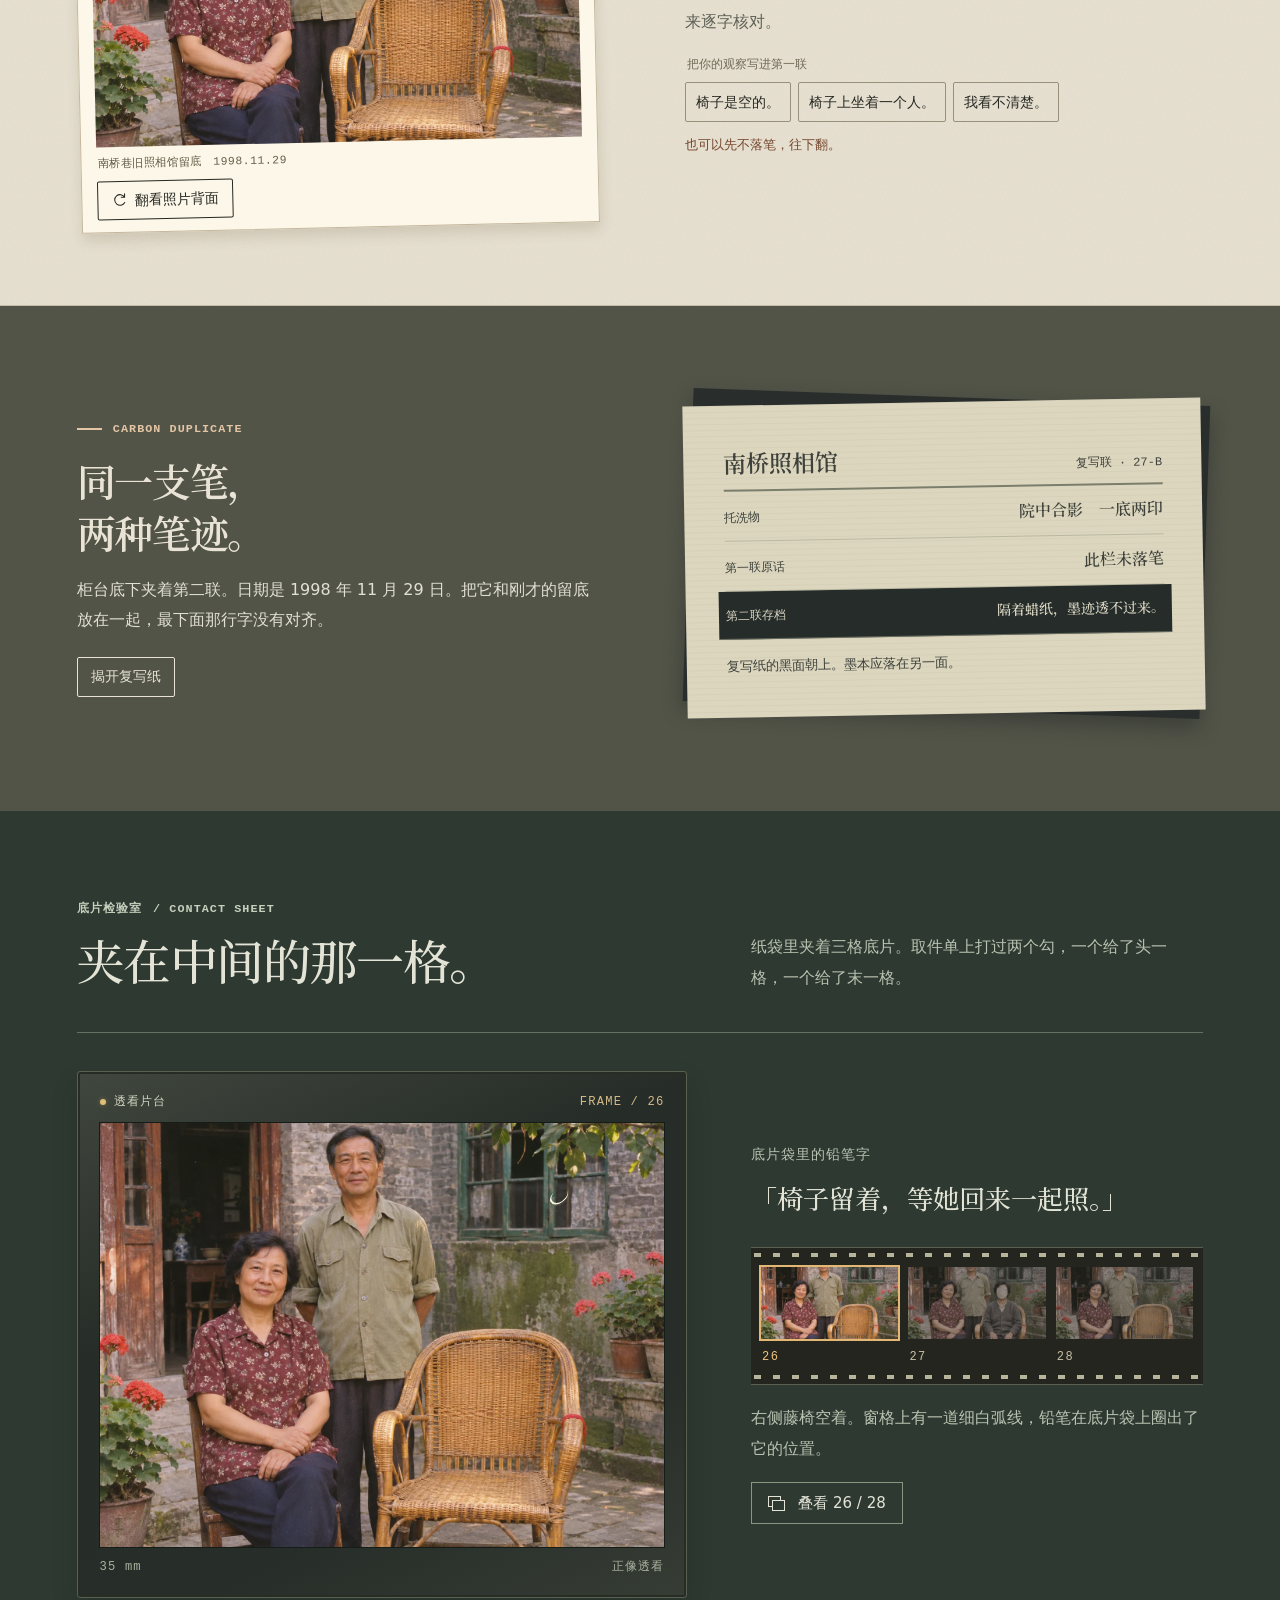
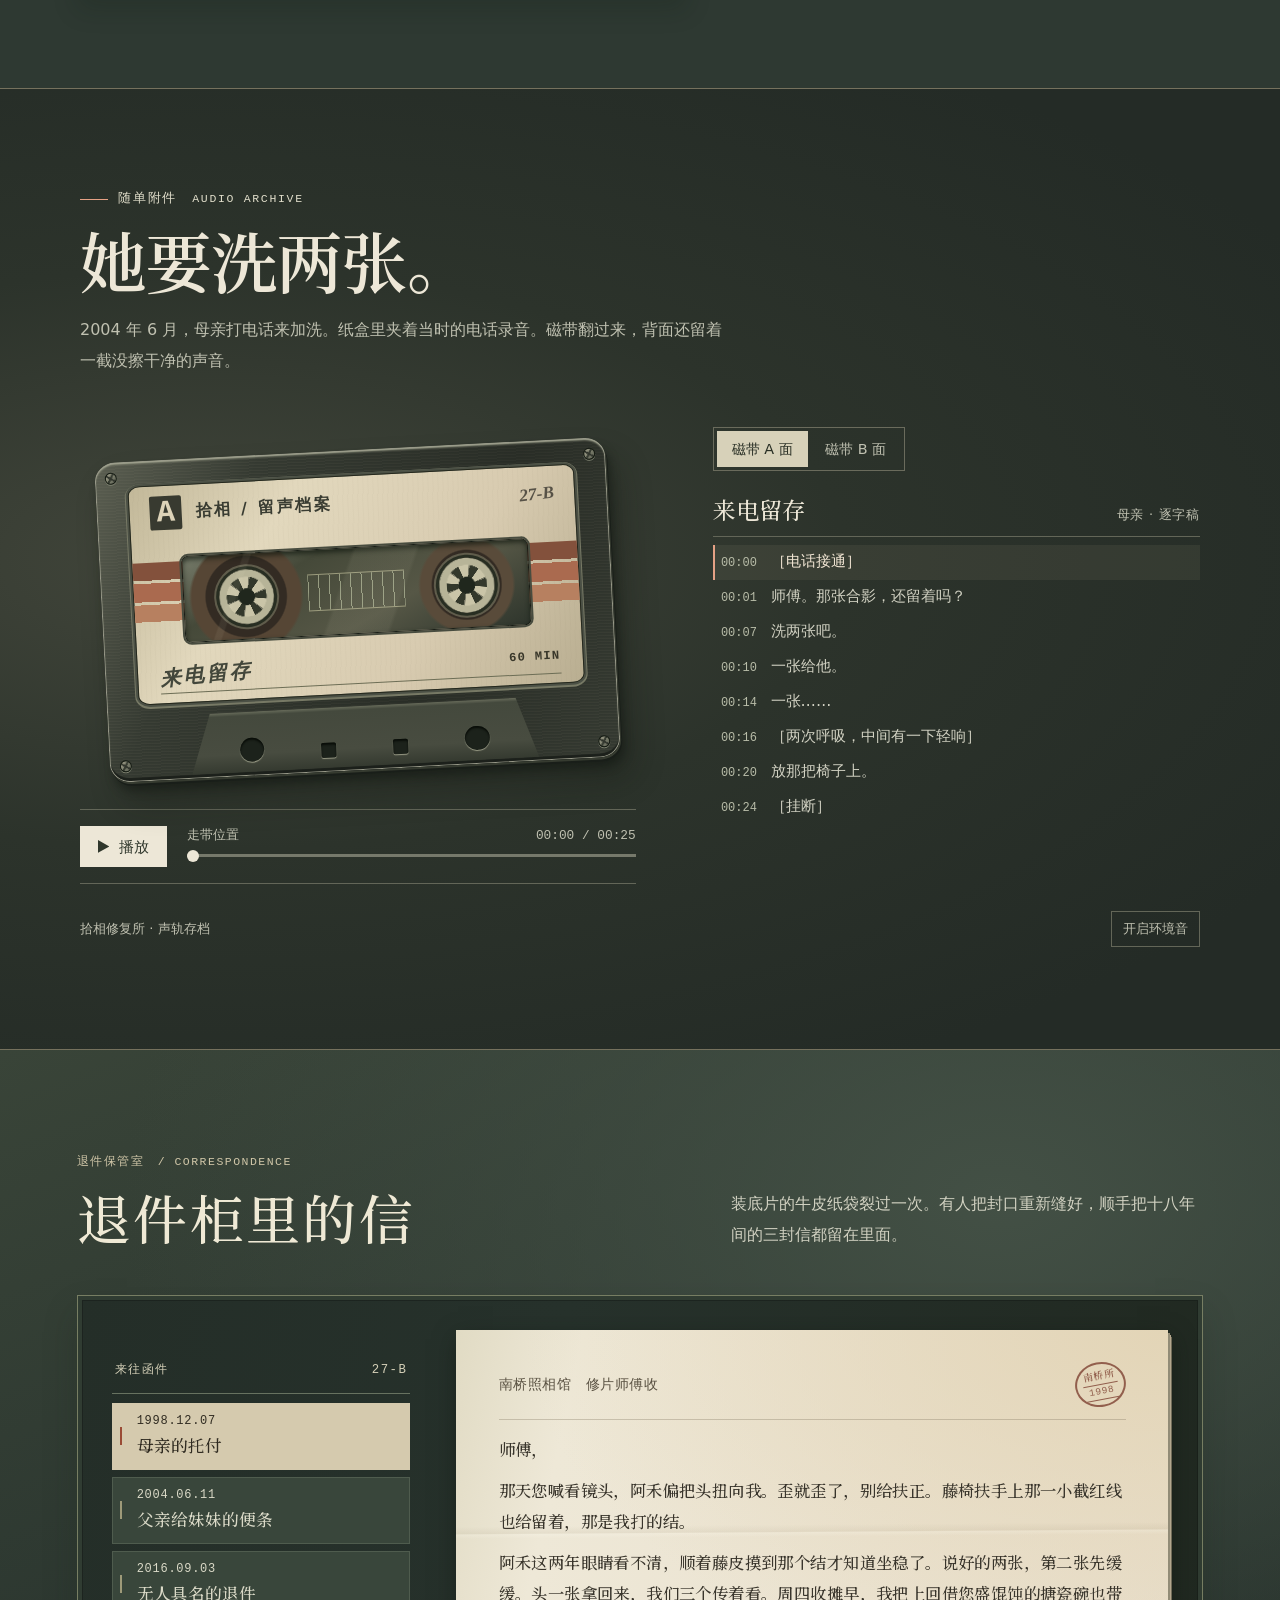
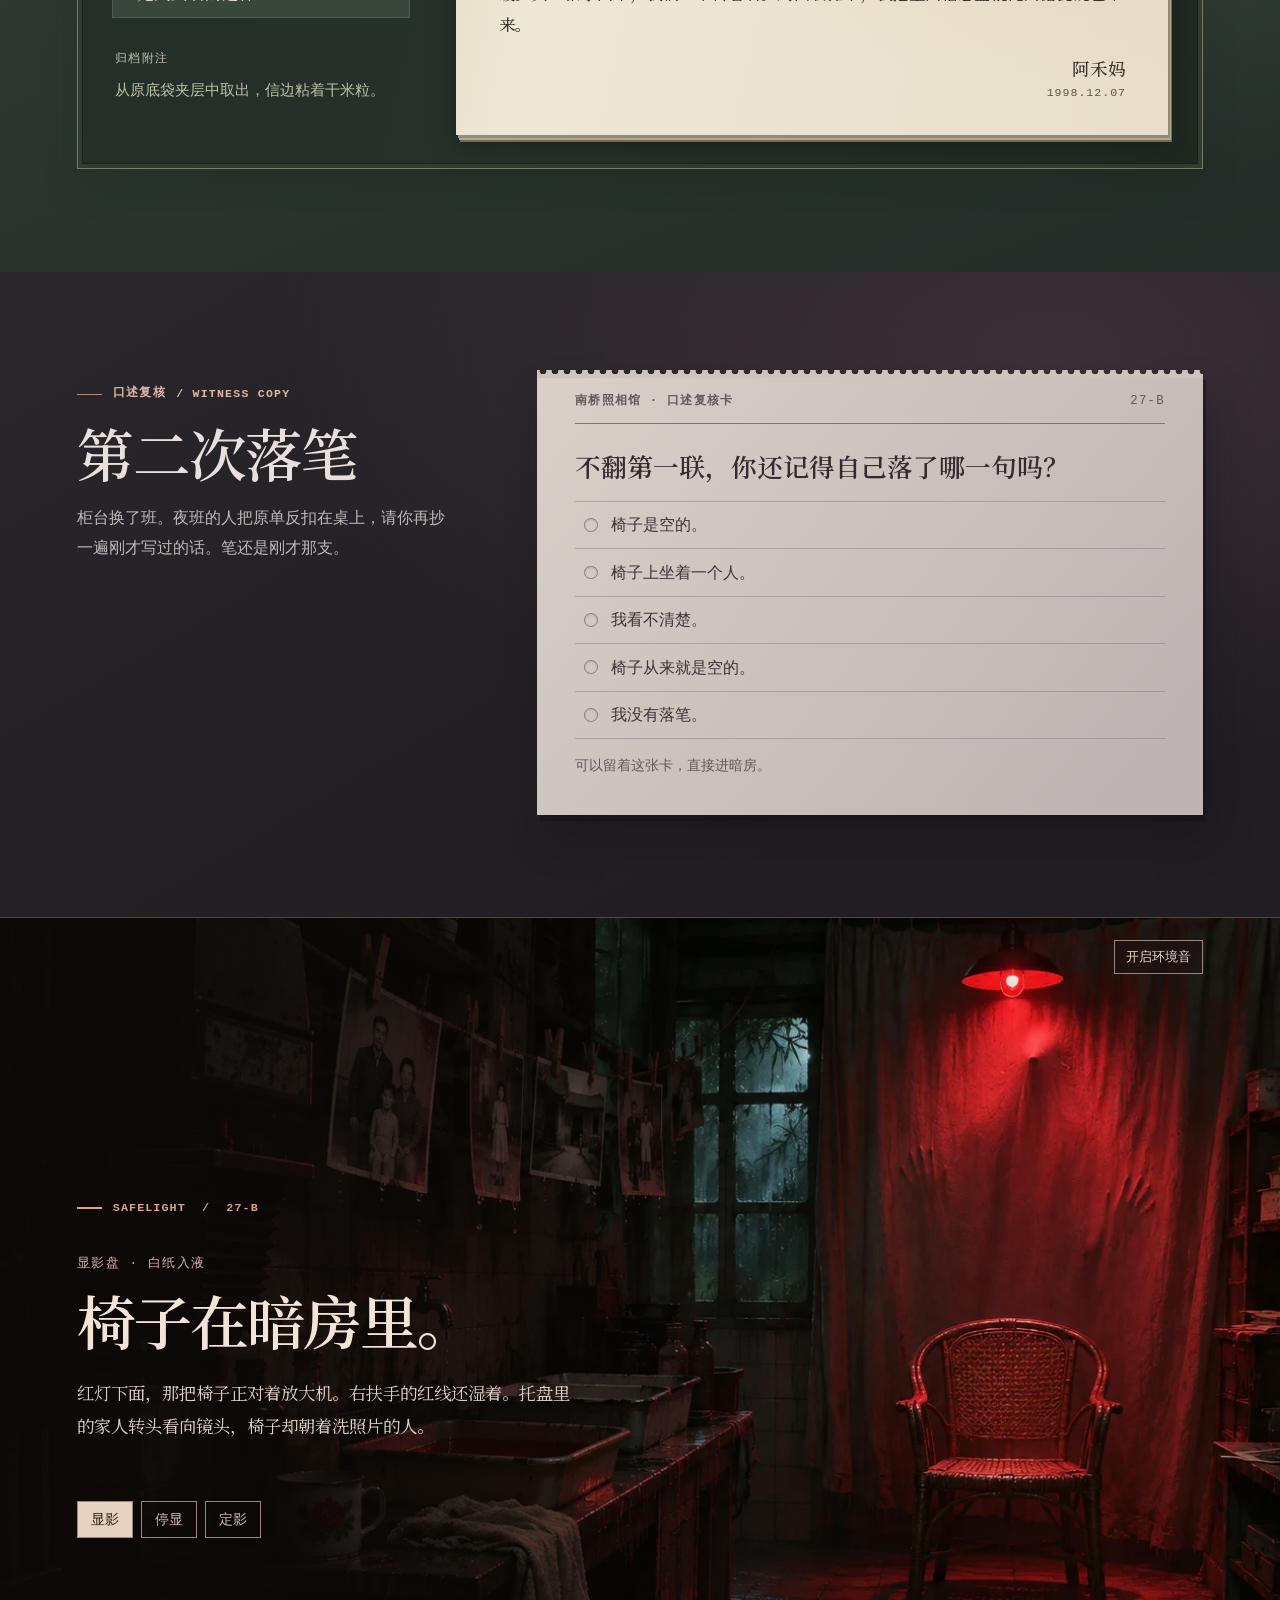
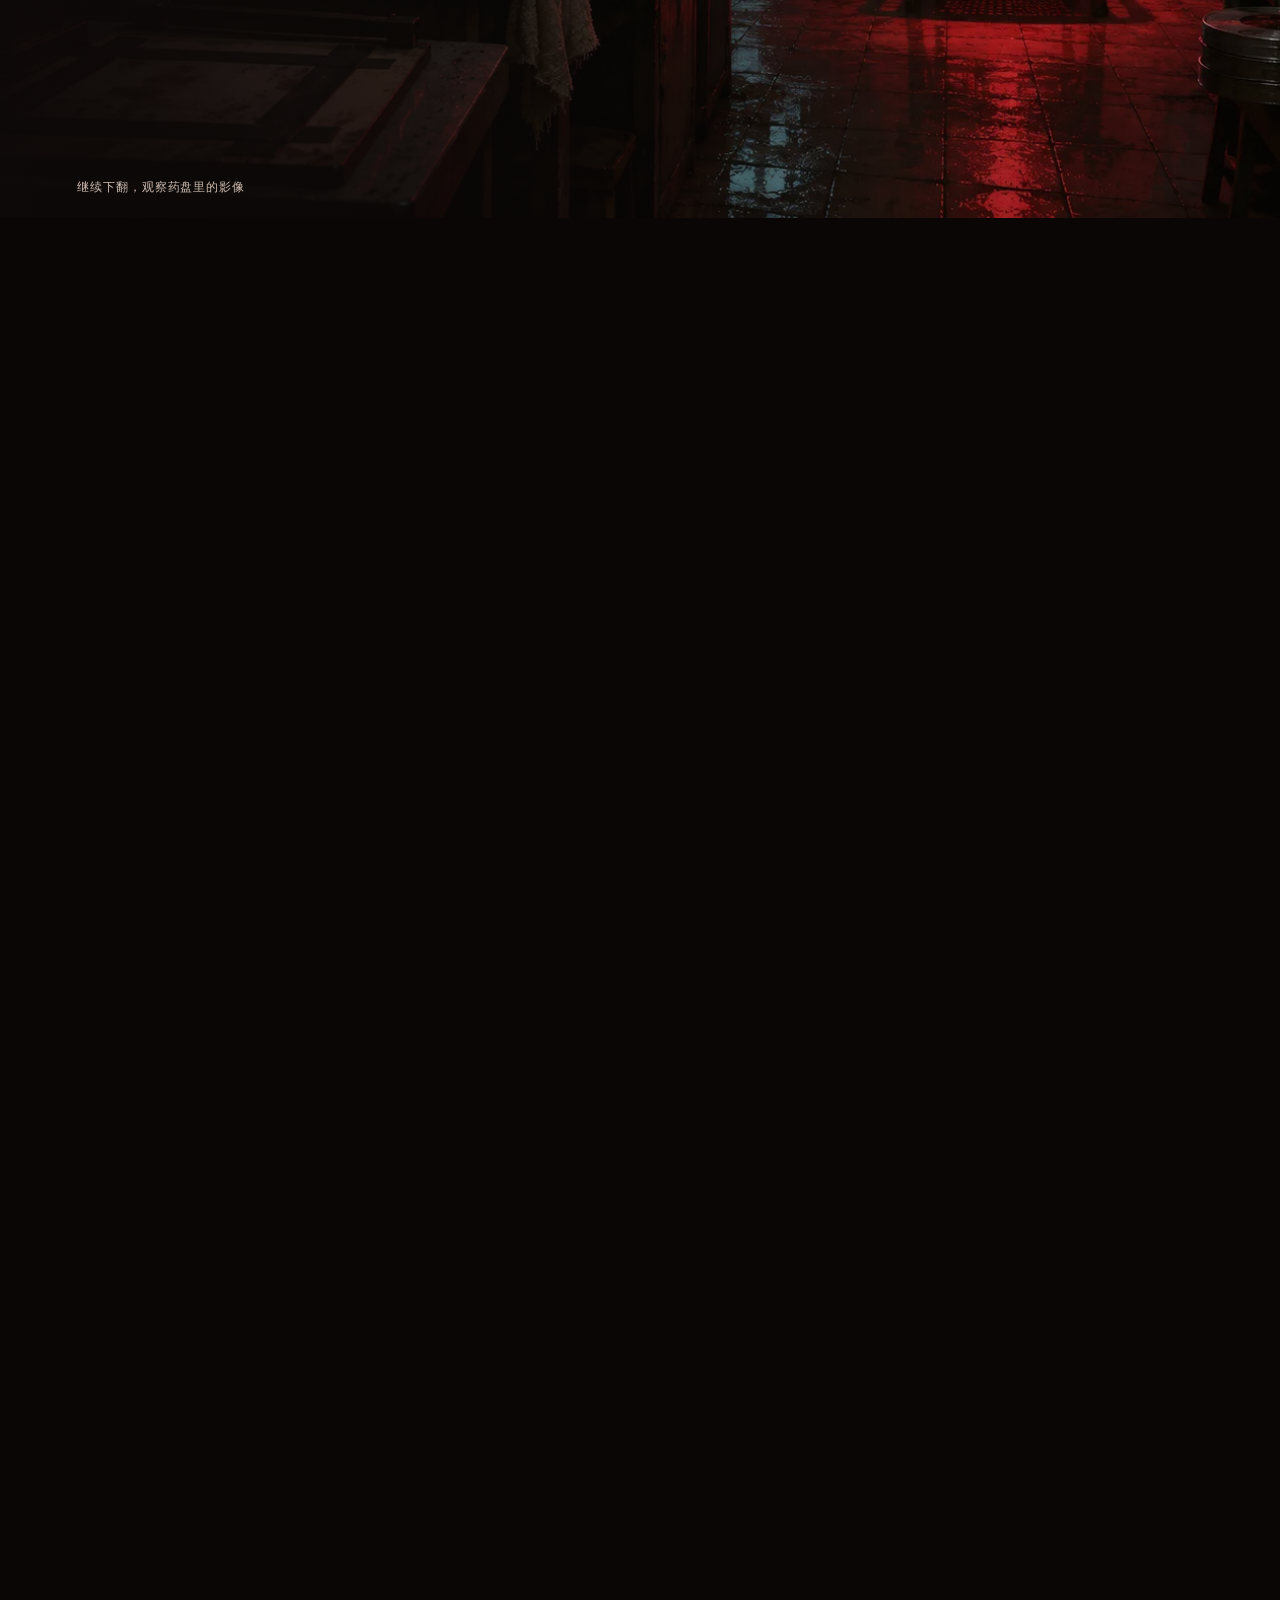
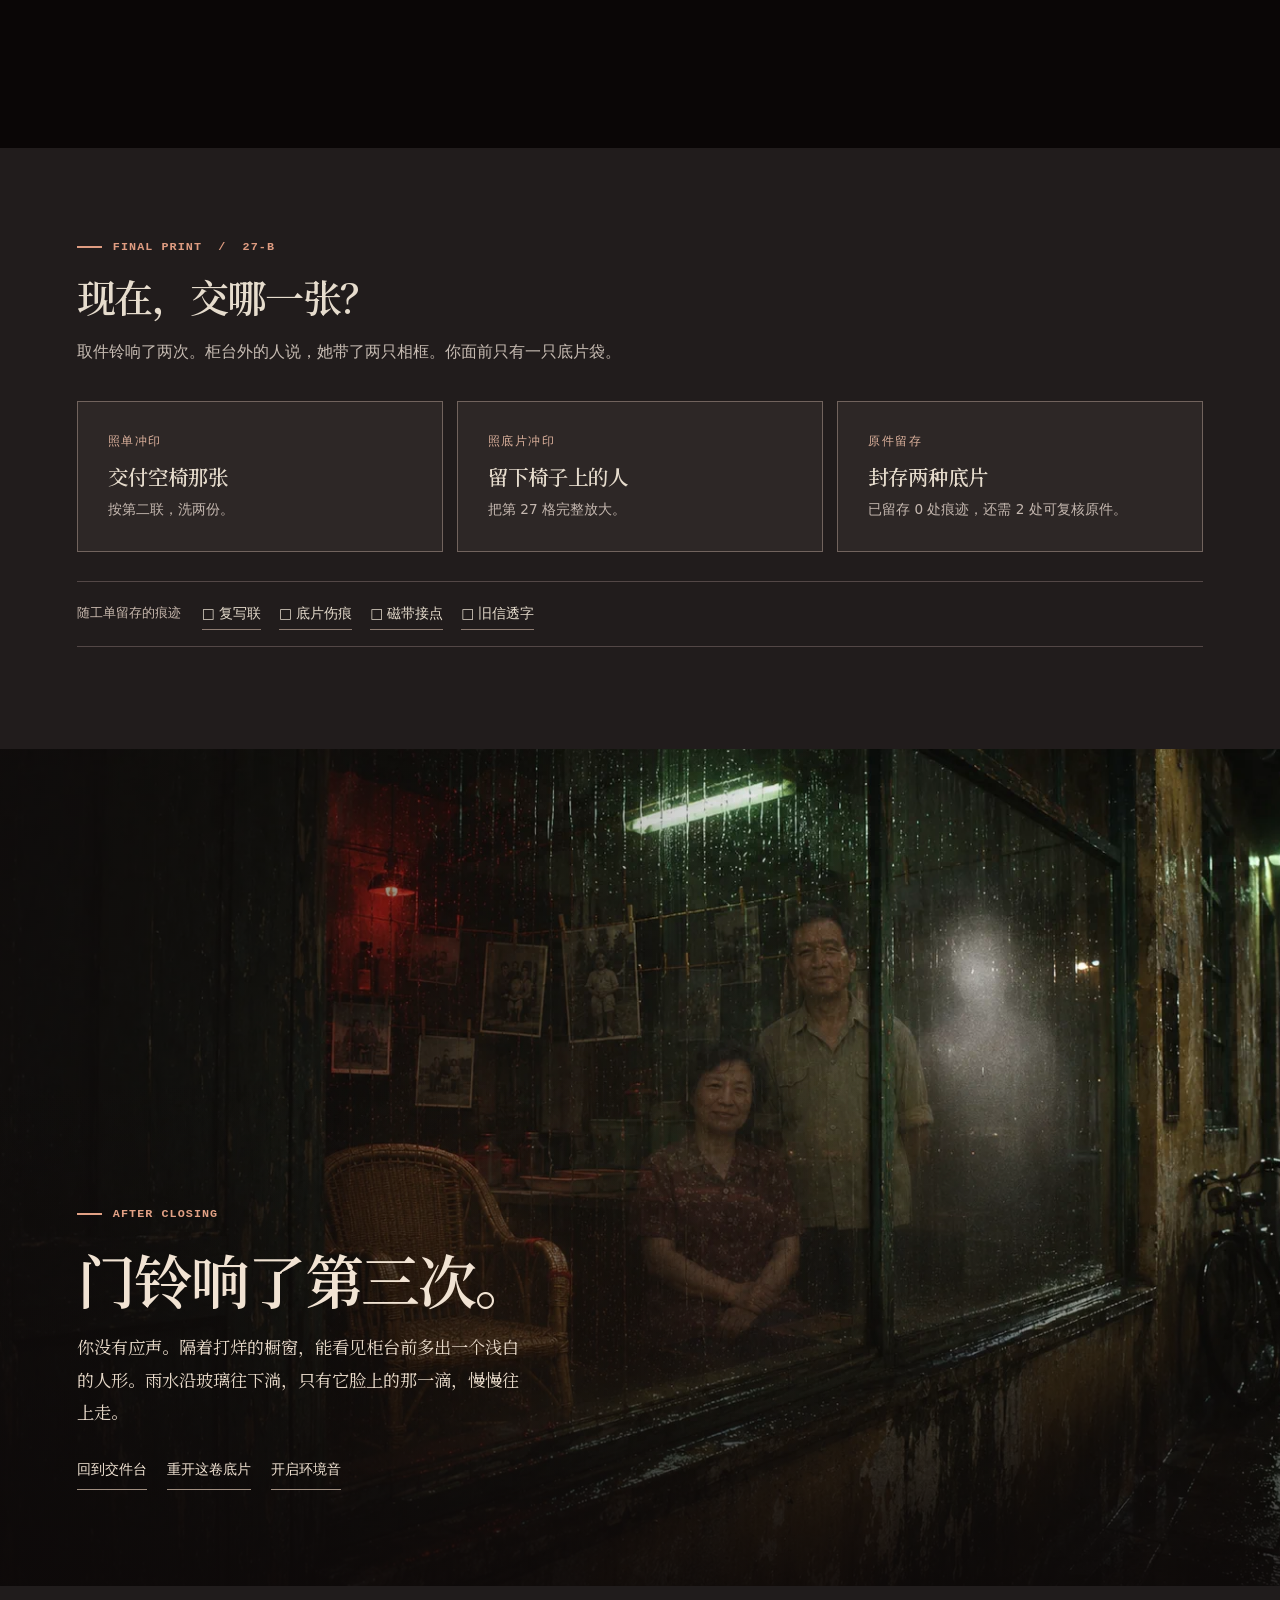
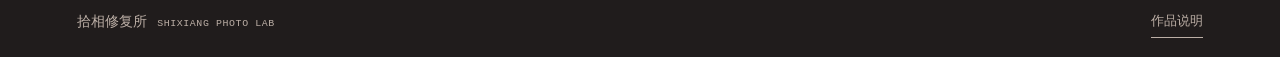
==== commit a334eba2: "Replace mountain retreat with Shixiang Photo Lab, a branching psychological horror archive" ====
--- a/index.html
+++ b/index.html
@@ -1,107 +1,368 @@
 <!doctype html>
 <html lang="zh-CN">
-<head>
-  <meta charset="utf-8">
-  <meta name="viewport" content="width=device-width, initial-scale=1">
-  <meta name="theme-color" content="#283d30">
-  <meta name="description" content="雾隐山居，藏在莫干山竹海深处的一处山间旅所。循着清晨的雾，走进山居的一天。">
-  <title>雾隐山居 Wuyin Retreat · 莫干山</title>
-  <link rel="icon" href="./favicon.svg" type="image/svg+xml">
-  <link rel="preload" as="image" href="./assets/retreat.webp" fetchpriority="high">
-  <link rel="stylesheet" href="./style.css">
-  <link rel="stylesheet" href="./booking.css">
-  <script defer src="./site.js"></script>
-  <script defer src="./booking.js"></script>
-  <script defer src="./sound.js"></script>
-</head>
-<body>
-  <svg class="sprite" xmlns="http://www.w3.org/2000/svg" aria-hidden="true">
-    <symbol id="mountain" viewBox="0 0 56 44"><g fill="none" stroke="currentColor" stroke-width="1.65" stroke-linecap="round" stroke-linejoin="round"><path d="m2 30 15-21 10 13 6-10 20 22M3 36 20 17l12 16 8-10 13 14M6 40h45"/><path d="m13 24 4-3 3 1 3-2"/><circle cx="41" cy="7" r="3.5"/></g></symbol>
-    <symbol id="pin" viewBox="0 0 24 24"><path d="M19 9.5c0 5-7 11-7 11s-7-6-7-11a7 7 0 1 1 14 0Z"/><circle cx="12" cy="9.5" r="2.4"/></symbol>
-    <symbol id="calendar" viewBox="0 0 24 24"><rect x="4" y="5.5" width="16" height="15" rx="1.8"/><path d="M8 3v5m8-5v5M4 11h16"/></symbol>
-    <symbol id="compass" viewBox="0 0 24 24"><circle cx="12" cy="12" r="9"/><path d="m15.8 8.2-2.3 5.3-5.3 2.3 2.3-5.3Z"/></symbol>
-    <symbol id="prev" viewBox="0 0 24 24"><path d="m14 6-6 6 6 6"/></symbol>
-    <symbol id="next" viewBox="0 0 24 24"><path d="m10 6 6 6-6 6"/></symbol>
-    <symbol id="close" viewBox="0 0 24 24"><path d="m6 6 12 12M18 6 6 18"/></symbol>
-    <symbol id="menu" viewBox="0 0 24 24"><path d="M3 8h18M3 16h18"/></symbol>
-    <symbol id="leaf" viewBox="0 0 24 24"><path d="M4 20 17 7M5.6 16.7C3 7 10 4.4 21 3c-.3 9.6-5 17.4-13 15.3"/></symbol>
-    <symbol id="volume" viewBox="0 0 24 24"><path d="M3 9h4l5-4v14l-5-4H3Z"/><path class="sound-on" d="M15 8a6 6 0 0 1 0 8m3-11a10 10 0 0 1 0 14"/><path class="sound-off" d="m16 9 5 6m0-6-5 6"/></symbol>
-  </svg>
-  <a class="skip-link" href="#experiences">跳至山居体验</a>
-  <main>
-    <section class="hero" id="home" aria-labelledby="hero-title">
-      <div class="hero-photos" aria-hidden="true"><img class="hero-photo is-current" src="./assets/retreat.webp" alt="" width="1881" height="836" fetchpriority="high"></div>
-      <header class="mast">
-        <div class="mast-inner">
-          <a class="brand" href="#home" aria-label="雾隐山居首页"><svg class="brand-mark" aria-hidden="true"><use href="#mountain"/></svg><span class="brand-type"><b>雾隐山居</b><small>WUYIN RETREAT</small></span></a>
-          <nav class="desktop-nav" aria-label="主导航"><a href="#home" aria-current="page">山居首页</a><a href="#experiences">山居体验</a><a href="#journal">住客手记</a></nav>
-          <div class="mast-actions"><button class="reserve" data-booking><svg class="icon"><use href="#calendar"/></svg>预约入住</button><button class="hamburger" aria-label="展开导航" aria-controls="mobile-nav" aria-expanded="false"><svg class="icon"><use href="#menu"/></svg></button></div>
-        </div>
-        <nav id="mobile-nav" aria-label="移动导航" hidden><a href="#home">山居首页</a><a href="#experiences">山居体验</a><a href="#journal">住客手记</a></nav>
-      </header>
-      <div class="hero-body wrap">
-        <div class="eyebrow hero-kicker"><span class="rule"></span>MOGANSHAN, CHINA</div>
-        <h1 id="hero-title">山有雾，<br>心有归处。</h1>
-        <p class="hero-description">在莫干山的竹海深处，<br class="mobile-break">听风入林，枕雾而眠。</p>
-        <a class="explore" href="#experiences"><svg class="icon"><use href="#compass"/></svg>探索山居</a>
+  <head>
+    <meta charset="utf-8" />
+    <meta name="viewport" content="width=device-width, initial-scale=1" />
+    <meta name="theme-color" content="#f7f3e9" />
+    <meta
+      name="description"
+      content="拾相修复所，南桥巷一家手工影像工作室。查看老照片修复案例，翻阅工单与底片档案。"
+    />
+    <title>拾相修复所 · 老照片修复与底片档案</title>
+    <link rel="icon" href="./favicon.svg" type="image/svg+xml" />
+    <link rel="preload" as="image" href="./assets/album/front.webp" fetchpriority="high" />
+    <link rel="stylesheet" href="./studio.css" />
+    <link rel="stylesheet" href="./negative.css" />
+    <link rel="stylesheet" href="./tape.css" />
+    <link rel="stylesheet" href="./letters.css" />
+    <link rel="stylesheet" href="./recall.css" />
+    <script defer src="./studio.js"></script>
+    <script defer src="./negative.js"></script>
+    <script defer src="./tape.js"></script>
+    <script defer src="./letters.js"></script>
+    <script defer src="./recall.js"></script>
+  </head>
+  <body>
+    <svg class="sprite" aria-hidden="true" xmlns="http://www.w3.org/2000/svg">
+      <symbol id="camera" viewBox="0 0 32 32">
+        <path d="M4 9h6l2-3h8l2 3h6a2 2 0 0 1 2 2v14a2 2 0 0 1-2 2H4a2 2 0 0 1-2-2V11a2 2 0 0 1 2-2Z" />
+        <circle cx="16" cy="17.5" r="6.2" />
+        <circle cx="16" cy="17.5" r="3.7" />
+        <path d="M5 12h3m15 0h3" />
+      </symbol>
+      <symbol id="prints" viewBox="0 0 24 24">
+        <rect x="6" y="4" width="15" height="14" rx="1.2" />
+        <path d="M17 21H3V8m4 7 4-4 3 3 3-3 4 4" />
+        <circle cx="15.5" cy="8" r="1" />
+      </symbol>
+      <symbol id="file" viewBox="0 0 24 24">
+        <path d="M3 7h7l2-2h8v14H3Z" />
+        <path d="M7 10h9m-9 3h6" />
+      </symbol>
+      <symbol id="flip" viewBox="0 0 24 24"><path d="M20 8a8 8 0 1 0 0 8m0-13v5h-5" /></symbol>
+      <symbol id="search" viewBox="0 0 24 24">
+        <circle cx="10" cy="10" r="6.5" />
+        <path d="m15 15 6 6" />
+      </symbol>
+      <symbol id="menu" viewBox="0 0 24 24"><path d="M3 8h18M3 16h18" /></symbol>
+      <symbol id="close" viewBox="0 0 24 24"><path d="m5 5 14 14M19 5 5 19" /></symbol>
+      <symbol id="drag" viewBox="0 0 24 24"><path d="m7 8-4 4 4 4m10-8 4 4-4 4" /></symbol>
+      <symbol id="check" viewBox="0 0 24 24"><path d="m4 12 5 5L20 6" /></symbol>
+    </svg>
+    <a class="skip" href="#cases">跳至修复案例</a>
+    <header class="mast" id="top">
+      <div class="frame header-row">
+        <a class="brand" href="#top" aria-label="拾相修复所首页"
+          ><span class="brand-stamp"
+            ><svg class="ico"><use href="#camera" /></svg></span
+          ><span><strong>拾相修复所</strong><small>SHIXIANG PHOTO LAB</small></span></a
+        >
+        <nav class="main-nav" aria-label="主导航">
+          <a href="#top" aria-current="page">首页</a><a href="#cases">修复案例</a
+          ><button data-service>服务与流程</button><a href="#intake">工单档案</a>
+        </nav>
+        <div class="head-actions">
+          <button class="query" data-query>
+            <svg class="ico"><use href="#search" /></svg>查询工单</button
+          ><button class="menu" aria-controls="compact-nav" aria-expanded="false" aria-label="展开导航">
+            <svg class="ico"><use href="#menu" /></svg>
+          </button>
+        </div>
       </div>
-      <div class="hero-foot wrap">
-        <a class="scroll-hint" href="#experiences"><span class="scroll-mouse" aria-hidden="true"></span>向下漫游<span class="tiny-line"></span><span lang="en">SCROLL</span></a>
-        <div class="photo-controls" role="group" aria-label="山居相册">
-          <span class="photo-caption" aria-live="polite"><span class="photo-num">01</span><span class="photo-total">/ 03</span><span class="photo-name">山居晨雾</span></span>
-          <button class="circle-btn" data-slide="-1" aria-label="上一张山居照片"><svg class="icon"><use href="#prev"/></svg></button>
-          <button class="circle-btn" data-slide="1" aria-label="下一张山居照片"><svg class="icon"><use href="#next"/></svg></button>
-        </div>
+      <nav id="compact-nav" aria-label="移动导航" hidden>
+        <a href="#top">首页</a><a href="#cases">修复案例</a><button data-service>服务与流程</button
+        ><a href="#intake">工单档案</a>
+      </nav>
+    </header>
+    <main>
+      <section class="showroom" aria-labelledby="hero-title">
+        <div class="frame hero-grid">
+          <div class="hero-copy">
+            <div class="section-kicker"><i></i>ANALOG RESTORATION STUDIO</div>
+            <h1 id="hero-title"><span>让旧照片，</span><em>重新显影。</em></h1>
+            <p id="hero-intro">
+              从发白的银盐相纸，到藏在抽屉里的家庭底片。<br
+                class="wide-br"
+              />我们手工修复每一张，也保留它原来的样子。
+            </p>
+            <div class="hero-actions">
+              <a class="button rust" id="hero-action" href="#cases"
+                ><svg class="ico"><use href="#prints" /></svg><span>浏览修复案例</span></a
+              ><button class="text-action" data-service>了解修复流程</button>
+            </div>
+            <div class="hero-colophon"><i></i>南桥巷手工影像工作室<span>EST. 1987</span></div>
+          </div>
+          <div class="print-stage">
+            <div class="film-tail" aria-hidden="true"><span>SHIXIANG 35</span></div>
+            <div class="back-print" aria-hidden="true"></div>
+            <figure class="hero-print">
+              <div class="comparison" style="--cut: 37%">
+                <img
+                  class="restored"
+                  src="./assets/album/front.webp"
+                  alt="旧院里的双人合影，窗前有一把缠红线的空藤椅"
+                  width="1448"
+                  height="1086"
+                  fetchpriority="high"
+                />
+                <div class="aged" aria-hidden="true">
+                  <img src="./assets/album/front.webp" alt="" /><i></i>
+                </div>
+                <span class="compare-label label-before">原片</span
+                ><span class="compare-label label-after">修复后</span>
+                <div class="slider-line" aria-hidden="true">
+                  <span
+                    ><svg class="ico"><use href="#drag" /></svg
+                  ></span>
+                </div>
+                <input
+                  type="range"
+                  min="0"
+                  max="100"
+                  value="37"
+                  id="compare"
+                  aria-label="拖动比较旧照片原片与修复后效果"
+                />
+              </div>
+              <figcaption>
+                <span class="caption-square"></span><b id="sample-caption">南桥巷，院中合影</b
+                ><span class="film-ref">NO. 027 / 1998</span>
+              </figcaption>
+            </figure>
+            <div class="compare-tip">
+              <svg class="ico"><use href="#drag" /></svg>拖动分界线，对比修复前后
+            </div>
+          </div>
+        </div>
+      </section>
+      <section class="cases" id="cases" aria-labelledby="case-title">
+        <div class="frame">
+          <div class="section-kicker"><i></i>SELECTED RESTORATIONS</div>
+          <div class="cases-intro">
+            <h2 id="case-title">近期修复案例</h2>
+            <div class="filters" role="group" aria-label="按载体筛选案例">
+              <button data-filter="all" aria-pressed="true">全部</button
+              ><button data-filter="print" aria-pressed="false">纸基照片</button
+              ><button data-filter="film" aria-pressed="false">胶卷底片</button>
+            </div>
+          </div>
+          <div class="case-grid">
+            <button class="case" data-case="014-A" data-medium="print">
+              <span class="case-img"
+                ><img
+                  src="./assets/album/street.webp"
+                  alt="树影落在南桥邮局门口的旧自行车上"
+                  loading="lazy" /></span
+              ><span class="case-meta">014-A <i></i> 褪色校正</span><strong>邮局门前的自行车</strong
+              ><span class="case-foot">1986 年 · 彩色相纸</span>
+            </button>
+            <button class="case" data-case="27-B" data-medium="print">
+              <span class="case-img"
+                ><img src="./assets/album/front.webp" alt="藤椅旁的院中合影" loading="lazy" /></span
+              ><span class="case-meta">027-B <i></i> 银盐修补</span><strong>院子里的最后一张合影</strong
+              ><span class="case-foot">1998 年 · 家庭留影</span>
+            </button>
+            <button class="case" data-case="031-C" data-medium="film">
+              <span class="case-img"
+                ><img
+                  src="./assets/album/enlarger.webp"
+                  alt="灯箱上摊开的胶卷和看片放大镜"
+                  loading="lazy" /></span
+              ><span class="case-meta">031-C <i></i> 底片扫描</span><strong>未冲印的那一卷</strong
+              ><span class="case-foot">2001 年 · 35 毫米底片</span>
+            </button>
+          </div>
+        </div>
+      </section>
+
+      <section class="intake story-part" id="intake" aria-labelledby="intake-title">
+        <div class="frame">
+          <div class="section-kicker"><i></i>PROOF SHEET &nbsp;/&nbsp; 27-B</div>
+          <h2 id="intake-title">交件前，帮我们校一次样。</h2>
+          <div class="intake-grid">
+            <div class="proof-board">
+              <div class="proof-front">
+                <img
+                  src="./assets/album/front.webp"
+                  alt="未经本轮校正的合影，右手边的藤椅空着"
+                  loading="lazy"
+                /><small>南桥巷旧照相馆留底　1998.11.29</small>
+              </div>
+              <div class="proof-back" hidden>
+                <span class="postmark">南桥<br />1998</span
+                ><span class="verso-label">2004 年加洗附记 · 蓝色圆珠笔</span>
+                <p>洗两张。一张给他，<br />一张放在那把椅子上。</p>
+                <small>右扶手上的红线千万别修掉，她摸着那个才知道坐哪边。</small>
+              </div>
+              <button class="flip print-button" aria-pressed="false">
+                <svg class="ico"><use href="#flip" /></svg><span>翻看照片背面</span>
+              </button>
+            </div>
+            <div class="memory-form">
+              <span class="work-label">工单 27-B · 校样第一联</span>
+              <h3>右手边那把藤椅，<br />你第一眼看见了什么？</h3>
+              <p>老师傅习惯先记第一眼，再拿放大镜。第一联落笔后留底，稍后可以取出来逐字核对。</p>
+              <fieldset class="observations">
+                <legend>把你的观察写进第一联</legend>
+                <button data-observe="empty">椅子是空的。</button
+                ><button data-observe="person">椅子上坐着一个人。</button
+                ><button data-observe="unsure">我看不清楚。</button>
+              </fieldset>
+              <p id="observation-status" class="writing-status" aria-live="polite">
+                也可以先不落笔，往下翻。
+              </p>
+            </div>
+          </div>
+        </div>
+      </section>
+      <section class="carbon story-part" id="carbon" aria-labelledby="carbon-title">
+        <div class="frame carbon-grid">
+          <div class="carbon-copy">
+            <div class="section-kicker"><i></i>CARBON DUPLICATE</div>
+            <h2 id="carbon-title">同一支笔，<br />两种笔迹。</h2>
+            <p>
+              柜台底下夹着第二联。日期是 1998 年 11 月 29 日。把它和刚才的留底放在一起，最下面那行字没有对齐。
+            </p>
+            <button class="outline-action" id="lift-carbon" aria-pressed="false">揭开复写纸</button>
+          </div>
+          <div class="carbon-stack">
+            <div class="carbon-slip">
+              <div class="slip-top"><b>南桥照相馆</b><span>复写联 · 27-B</span></div>
+              <div class="slip-row"><span>托洗物</span><b>院中合影　一底两印</b></div>
+              <div class="slip-row"><span>第一联原话</span><b id="first-quote">此栏未落笔</b></div>
+              <div class="slip-row under-row">
+                <span>第二联存档</span><b id="second-quote">隔着蜡纸，墨迹透不过来。</b>
+              </div>
+              <p id="carbon-result" aria-live="polite">复写纸的黑面朝上。墨本应落在另一面。</p>
+            </div>
+          </div>
+        </div>
+      </section>
+      <section id="negatives" class="story-part" aria-labelledby="negative-title"></section>
+      <section id="tape" class="story-part" aria-labelledby="tape-title"></section>
+      <section id="letters" class="story-part" aria-labelledby="letters-title"></section>
+      <section id="recall" class="story-part" aria-labelledby="recall-title"></section>
+
+      <section id="darkroom" class="darkroom story-part" aria-labelledby="dark-title">
+        <div class="dark-stage">
+          <img
+            class="dark-base"
+            src="./assets/album/darkroom.webp"
+            alt="暗房的红灯下，晾着成排底片，靠墙是一把空藤椅"
+            loading="lazy"
+          /><img
+            class="dark-reverse"
+            src="./assets/album/reverse.webp"
+            alt=""
+            loading="lazy"
+            aria-hidden="true"
+          /><i class="dark-shade"></i>
+          <div class="frame dark-inner">
+            <div class="dark-story">
+              <div class="section-kicker"><i></i>SAFELIGHT &nbsp;/&nbsp; 27-B</div>
+              <p class="dark-stage-label" id="dark-phase">显影盘 · 白纸入液</p>
+              <h2 id="dark-title">椅子在暗房里。</h2>
+              <p class="dark-narration" id="dark-text">
+                红灯下面，那把椅子正对着放大机。右扶手的红线还湿着。托盘里的家人转头看向镜头，椅子却朝着洗照片的人。
+              </p>
+              <div class="dark-steps" aria-label="查看暗房步骤">
+                <button data-phase="0" aria-pressed="true">显影</button
+                ><button data-phase="1" aria-pressed="false">停显</button
+                ><button data-phase="2" aria-pressed="false">定影</button>
+              </div>
+            </div>
+          </div>
+          <span class="dark-instruction">继续下翻，观察药盘里的影像</span
+          ><button class="dark-audio" data-ambience aria-pressed="false">
+            <span data-ambience-label>开启环境音</span>
+          </button>
+        </div>
+      </section>
+      <section class="delivery story-part" id="delivery" aria-labelledby="delivery-title">
+        <div class="frame">
+          <div class="section-kicker"><i></i>FINAL PRINT &nbsp;/&nbsp; 27-B</div>
+          <h2 id="delivery-title">现在，交哪一张？</h2>
+          <p class="delivery-lede">取件铃响了两次。柜台外的人说，她带了两只相框。你面前只有一只底片袋。</p>
+          <div class="decisions" role="group" aria-label="选择交付方式">
+            <button data-ending="order">
+              <span>照单冲印</span><strong>交付空椅那张</strong><small>按第二联，洗两份。</small>
+            </button>
+            <button data-ending="restore">
+              <span>照底片冲印</span><strong>留下椅子上的人</strong><small>把第 27 格完整放大。</small>
+            </button>
+            <button data-ending="both">
+              <span>原件留存</span><strong>封存两种底片</strong
+              ><small id="both-hint">取回两处可核对的原始痕迹。</small>
+            </button>
+          </div>
+          <div class="evidence-box">
+            <span>随工单留存的痕迹</span>
+            <div class="evidence-links">
+              <a data-proof="carbon" href="#carbon">复写联</a
+              ><a data-proof="negative" href="#negatives">底片伤痕</a
+              ><a data-proof="splice" href="#tape">磁带接点</a
+              ><a data-proof="letter" href="#letters">旧信透字</a>
+            </div>
+          </div>
+          <p id="decision-status" aria-live="polite"></p>
+        </div>
+      </section>
+      <section class="aftermath" id="aftermath" aria-labelledby="end-title" hidden>
+        <div class="frame aftermath-grid">
+          <div class="return-print">
+            <img id="return-photo" src="./assets/album/front.webp" alt="" loading="lazy" /><span
+              id="return-stamp"
+            ></span
+            ><span id="return-caption"></span>
+          </div>
+          <div class="return-copy">
+            <div class="section-kicker"><i></i>COLLECTION RECEIPT</div>
+            <h2 id="end-title" tabindex="-1"></h2>
+            <p id="end-text"></p>
+            <p id="end-last"></p>
+            <div class="return-actions"><a href="#coda" class="button rust">随取件人走到门外</a></div>
+          </div>
+        </div>
+      </section>
+      <section class="coda" id="coda" aria-labelledby="coda-title">
+        <img
+          src="./assets/album/window.webp"
+          alt="深夜关门后的照相馆，窗内留着藤椅，玻璃上映出一家人的影子"
+          loading="lazy"
+        /><i class="window-drop" aria-hidden="true"></i>
+        <div class="frame">
+          <div class="section-kicker"><i></i>AFTER CLOSING</div>
+          <h2 id="coda-title">门铃响了第三次。</h2>
+          <p id="coda-line">
+            你没有应声。隔着打烊的橱窗，能看见柜台前多出一个浅白的人形。雨水沿玻璃往下淌，只有它脸上的那一滴，慢慢往上走。
+          </p>
+          <div class="coda-actions">
+            <a id="coda-back" href="#delivery">回到交件台</a><button data-reset>重开这卷底片</button
+            ><button data-ambience aria-pressed="false"><span data-ambience-label>开启环境音</span></button>
+          </div>
+        </div>
+      </section>
+    </main>
+    <button id="archive-index" class="archive-index" aria-label="打开本卷档案索引" hidden>
+      <svg class="ico"><use href="#file" /></svg><span>底片袋</span><b>0 / 4</b>
+    </button>
+    <footer>
+      <div class="frame">
+        <span>拾相修复所 <small>SHIXIANG PHOTO LAB</small></span
+        ><button class="text-action" data-about>作品说明</button>
       </div>
-    </section>
-
-    <section class="experiences" id="experiences" aria-labelledby="experience-title">
-      <div class="wrap">
-        <div class="eyebrow dark-kicker"><span class="rule"></span>THE EXPERIENCES</div>
-        <div class="section-intro"><h2 id="experience-title">山居日常<span class="seal" aria-hidden="true">山<br>居</span></h2><p>从一间山房开始，循着茶香与林间小径，<br class="desktop-break">慢慢认识这座山。</p></div>
-        <div class="experience-grid">
-          <button class="experience" data-detail="room"><span class="card-img"><img src="./assets/room.webp" alt="木色客房的落地窗外是雾中的山林" loading="lazy"></span><span class="card-meta">STAY</span><span class="card-heading">枕山而居<span class="card-more" aria-hidden="true">＋</span></span><span class="card-text">推开木窗，让第一缕山风叫醒你。</span></button>
-          <button class="experience" data-detail="tea"><span class="card-img"><img src="./assets/tea.webp" alt="临窗茶席上的紫砂壶与青瓷茶盏" loading="lazy"></span><span class="card-meta">TASTE</span><span class="card-heading">山间茶事<span class="card-more" aria-hidden="true">＋</span></span><span class="card-text">一壶山泉，等一泡竹林里的清茶。</span></button>
-          <button class="experience" data-detail="trail"><span class="card-img"><img src="./assets/trail.webp" alt="一条通向竹林深处的湿润石阶" loading="lazy"></span><span class="card-meta">WANDER</span><span class="card-heading">循径入林<span class="card-more" aria-hidden="true">＋</span></span><span class="card-text">沿青石小径出发，日落前记得回房。</span></button>
-        </div>
+    </footer>
+    <dialog id="desk-dialog" aria-labelledby="desk-heading">
+      <div class="dialog-inner">
+        <div class="dialog-mast">
+          <span>SHIXIANG PHOTO LAB</span
+          ><button class="icon-button" id="dialog-close" aria-label="关闭窗口">
+            <svg class="ico"><use href="#close" /></svg>
+          </button>
+        </div>
+        <h2 id="desk-heading" tabindex="-1"></h2>
+        <div id="desk-content"></div>
       </div>
-    </section>
-
-    <section class="journal" id="journal" aria-labelledby="journal-title">
-      <div class="journal-backdrop" aria-hidden="true"></div>
-      <div class="wrap journal-layout">
-        <div class="journal-head"><div class="eyebrow"><span class="rule"></span>THE GUESTBOOK</div><h2 id="journal-title">住客手记</h2><p>前厅的木桌上，摊着一本受潮的留言簿。<br>最近三条留言，笔迹一模一样。</p>
-          <button class="sound-control" aria-pressed="false" data-sound><svg class="icon"><use href="#volume"/></svg><span>聆听山中环境音</span></button>
-        </div>
-        <div class="ledger"><div class="ledger-head"><span>雾隐山居 · 留言簿</span><span lang="en">GUEST RECORD</span></div>
-          <div class="log-entry"><time>16:40</time><p>下山时数了数，回来的石阶比上去时多了一级。</p></div>
-          <div class="log-entry"><time>21:15</time><p>门缝里塞着一张白天的客房照，是从窗外拍的。背面写着「四楼」。</p></div>
-          <div class="log-entry"><time>03:17</time><p>前台说这里没有四楼。那我窗外的走廊，是谁在走？</p></div>
-          <div class="ledger-tail"><span>房号</span><span class="handwritten">404</span><span class="ink-stamp">未退房</span></div>
-        </div>
-      </div>
-    </section>
-
-    <section class="watch" id="watch" aria-labelledby="watch-title">
-      <div class="wrap">
-        <div class="monitor-label"><span><i></i>夜间值守记录</span><span>CAM 04 · EAST WING</span></div>
-        <div class="monitor"><img src="./assets/corridor.webp" alt="夜视画面中，红灯照着一扇半开的门，门后站着一个瘦长的人影" loading="lazy">
-          <div class="scanlines" aria-hidden="true"></div><span class="monitor-time">03:17:04</span>
-          <div class="monitor-text"><p>四楼东廊 / 信号异常</p><h2 id="watch-title">走廊尽头，<br>有谁在等你。</h2></div>
-          <span class="reticle" aria-hidden="true"></span>
-        </div>
-        <div class="watch-note"><span>值夜员批注</span><p>监控里的人一直站在四楼。刚才，门外的感应灯亮了。</p></div>
-      </div>
-    </section>
-
-    <section class="threshold" id="threshold" aria-labelledby="ending-title">
-      <div class="ending-frame"><img class="ending-image" src="./assets/threshold.webp" alt="门已开了一道缝，一张灰白的脸贴在门外向里窥视" loading="lazy">
-        <div class="ending-veil"></div><div class="ending-copy wrap"><div class="eyebrow"><span class="rule"></span>ROOM 404</div><h2 id="ending-title">它在<br>门这边。</h2><p>门外响起了你自己的声音：「欢迎回来。」</p><a class="return" href="#home">回到清晨<svg class="icon"><use href="#compass"/></svg></a></div>
-        <button class="ending-sound" data-sound aria-pressed="false"><svg class="icon"><use href="#volume"/></svg><span>开启环境音</span></button>
-      </div>
-    </section>
-  </main>
-  <dialog class="detail-dialog" id="detail-dialog" aria-labelledby="detail-heading"><button class="detail-close" aria-label="关闭体验详情"><svg class="icon"><use href="#close"/></svg></button><img class="detail-photo" alt=""><div class="detail-content"><div class="eyebrow dark-kicker detail-kicker"></div><h2 id="detail-heading"></h2><p class="detail-story"></p><div class="detail-info"><svg class="icon"><use href="#pin"/></svg><span></span></div><button class="detail-action"></button></div></dialog>
-  <dialog id="booking-dialog" aria-labelledby="booking-heading"></dialog>
-</body>
+    </dialog>
+  </body>
 </html>
--- a/studio.css
+++ b/studio.css
@@ -0,0 +1,1631 @@
+@font-face {
+  font-family: "Shixiang Song";
+  src: url("./assets/album/studio-song.woff2") format("woff2");
+  font-weight: 400 800;
+  font-display: swap;
+}
+:root {
+  --paper: #f7f4eb;
+  --ink: #262822;
+  --rust: #a3442d;
+  --serif: "Shixiang Song", "Noto Serif SC", "Songti SC", SimSun, serif;
+  --sans: Inter, "PingFang SC", "Microsoft Yahei", system-ui, sans-serif;
+  --mono: "Courier New", "Microsoft YaHei", monospace;
+  --gutter: clamp(22px, 6vw, 88px);
+  --line: #d4cfc1;
+}
+* {
+  box-sizing: border-box;
+}
+html {
+  scroll-behavior: smooth;
+}
+body {
+  margin: 0;
+  color: var(--ink);
+  background: var(--paper);
+  font: 1rem/1.7 var(--sans);
+}
+h1,
+h2,
+h3,
+p,
+figure {
+  margin: 0;
+}
+button,
+input {
+  font: inherit;
+  color: inherit;
+}
+button {
+  cursor: pointer;
+  background: none;
+  border: 0;
+  padding: 0;
+}
+a {
+  color: inherit;
+  text-decoration: none;
+}
+button,
+a,
+input {
+  -webkit-tap-highlight-color: transparent;
+}
+:is(button, a, input):focus-visible {
+  outline: 3px solid #d3763c;
+  outline-offset: 4px;
+}
+[hidden] {
+  display: none !important;
+}
+.sprite {
+  position: absolute;
+  width: 0;
+  height: 0;
+  overflow: hidden;
+}
+.ico {
+  fill: none;
+  stroke: currentColor;
+  stroke-width: 1.55;
+  stroke-linecap: round;
+  stroke-linejoin: round;
+  width: 1.22rem;
+  height: 1.22rem;
+  flex: none;
+  pointer-events: none;
+}
+.frame {
+  width: 100%;
+  max-width: 1510px;
+  margin-inline: auto;
+  padding-inline: var(--gutter);
+}
+.skip {
+  position: absolute;
+  left: 1em;
+  top: -6em;
+  padding: 8px 14px;
+  z-index: 30;
+  background: var(--paper);
+}
+.skip:focus {
+  top: 0;
+}
+h1,
+h2,
+h3 {
+  font-family: var(--serif);
+  font-weight: 600;
+  line-height: 1.34;
+}
+h2 {
+  font-size: clamp(2rem, 3.05vw, 3.4rem);
+  letter-spacing: -0.035em;
+}
+.section-kicker,
+.film-ref,
+.work-label {
+  font-family: var(--mono);
+  font-size: 0.735rem;
+  font-weight: 600;
+  letter-spacing: 0.09em;
+}
+.section-kicker {
+  display: flex;
+  align-items: center;
+  gap: 11px;
+  color: var(--rust);
+  line-height: 1.55;
+}
+.section-kicker > i {
+  display: inline-block;
+  width: 25px;
+  height: 2px;
+  background: currentColor;
+}
+.mast {
+  position: relative;
+  z-index: 4;
+  background: #f9f6ed;
+  border-bottom: 1px solid var(--line);
+}
+.header-row {
+  min-height: 83px;
+  display: flex;
+  align-items: center;
+  justify-content: space-between;
+  gap: 20px;
+}
+.brand {
+  display: inline-flex;
+  align-items: center;
+  gap: 12px;
+}
+.brand-stamp {
+  width: 41px;
+  height: 41px;
+  display: grid;
+  place-items: center;
+  color: #fff5e4;
+  border-radius: 9px;
+  background: var(--rust);
+  box-shadow: inset 0 0 0 1px #803c2626;
+}
+.brand-stamp .ico {
+  width: 28px;
+  height: 28px;
+  stroke-width: 1.5;
+}
+.brand strong {
+  display: block;
+  font: 720 1.45rem/1.3 var(--serif);
+  letter-spacing: 0.085em;
+}
+.brand small {
+  display: block;
+  color: #5d5b50;
+  font: 600 0.58rem/1.6 var(--mono);
+  letter-spacing: 0.14em;
+}
+.main-nav,
+.head-actions,
+.query,
+.hero-actions,
+.button {
+  display: flex;
+  align-items: center;
+}
+.main-nav {
+  gap: clamp(24px, 3vw, 49px);
+}
+.main-nav a,
+.main-nav button {
+  font-size: 0.93rem;
+  letter-spacing: 0.035em;
+  padding: 12px 0;
+}
+.main-nav a[aria-current] {
+  color: var(--rust);
+}
+.main-nav a:hover,
+.main-nav button:hover {
+  color: var(--rust);
+}
+.query {
+  border: 1px solid #a5a499;
+  padding: 8px 16px;
+  border-radius: 3px;
+  font-size: 0.89rem;
+  gap: 8px;
+  font-weight: 550;
+}
+.query:hover {
+  background: #e9e4d7;
+}
+.query .ico {
+  width: 16px;
+  height: 16px;
+}
+.menu,
+#compact-nav {
+  display: none;
+}
+.showroom {
+  position: relative;
+  isolation: isolate;
+  overflow: hidden;
+  background: radial-gradient(ellipse at 82% 45%, #ebe4d3, transparent 48%), #f5f1e6;
+  border-bottom: 1px solid var(--line);
+}
+.showroom::before,
+.intake::before {
+  content: "";
+  position: absolute;
+  inset: 0;
+  pointer-events: none;
+  z-index: -1;
+  opacity: 0.2;
+  background-image: url("data:image/svg+xml,%3Csvg xmlns='http://www.w3.org/2000/svg' width='120' height='120'%3E%3Cfilter id='n'%3E%3CfeTurbulence type='fractalNoise' baseFrequency='.86' numOctaves='3' stitchTiles='stitch'/%3E%3C/filter%3E%3Cpath filter='url(%23n)' opacity='.48' d='M0 0h120v120H0z'/%3E%3C/svg%3E");
+}
+.hero-grid {
+  display: grid;
+  align-items: center;
+  grid-template-columns: 0.94fr 1.06fr;
+  gap: 5.4%;
+  padding-block: clamp(48px, 4.8vw, 78px) clamp(39px, 4.1vw, 67px);
+  min-height: clamp(523px, 43.8vw, 708px);
+}
+.hero-copy {
+  padding-bottom: 6px;
+}
+.hero-copy h1 {
+  margin: 21px 0;
+  font-size: clamp(3.6rem, 5.25vw, 5.8rem);
+  font-weight: 600;
+  line-height: 1.17;
+  letter-spacing: -0.05em;
+}
+.hero-copy h1 span,
+.hero-copy h1 em {
+  display: block;
+}
+.hero-copy h1 em {
+  color: var(--rust);
+  font-style: normal;
+}
+.hero-copy > p {
+  color: #5d5d52;
+  letter-spacing: 0.025em;
+  line-height: 1.95;
+}
+.hero-actions {
+  gap: 24px;
+  margin-top: 29px;
+  flex-wrap: wrap;
+}
+.button {
+  display: inline-flex;
+  justify-content: center;
+  gap: 9px;
+  min-height: 45px;
+  padding: 9px 20px;
+  border: 1px solid transparent;
+  border-radius: 3px;
+  font-size: 0.93rem;
+  font-weight: 550;
+}
+.rust {
+  background: var(--rust);
+  color: #fff7e8;
+}
+.rust:hover {
+  background: #88361f;
+}
+.button .ico {
+  width: 17px;
+  height: 17px;
+}
+.text-action {
+  display: inline-block;
+  padding: 5px 0;
+  border-bottom: 1px solid currentColor;
+  font-size: 0.9rem;
+}
+.text-action:hover {
+  color: var(--rust);
+}
+.hero-colophon {
+  display: flex;
+  align-items: center;
+  flex-wrap: wrap;
+  gap: 10px;
+  margin-top: clamp(27px, 3.2vw, 49px);
+  color: #6a685c;
+  font-size: 0.77rem;
+  letter-spacing: 0.06em;
+}
+.hero-colophon i {
+  width: 7px;
+  height: 7px;
+  border-radius: 50%;
+  border: 1px solid #8e866c;
+  box-shadow: inset 0 0 0 1.5px var(--paper);
+  background: #8e866c;
+}
+.hero-colophon span {
+  padding-left: 11px;
+  border-left: 1px solid #bdb6a7;
+  font: 0.7rem/1.15 var(--mono);
+  letter-spacing: 0.1em;
+}
+.print-stage {
+  position: relative;
+  isolation: isolate;
+  width: 100%;
+  max-width: 650px;
+  justify-self: end;
+  padding: 15px 13px 28px 8px;
+}
+.hero-print,
+.back-print {
+  border: 1px solid #d6cfbe;
+  background: #fffcf3;
+}
+.hero-print {
+  position: relative;
+  padding: clamp(8px, 1vw, 16px) clamp(8px, 1vw, 16px) 0;
+  transform: rotate(1.8deg);
+  box-shadow:
+    0 13px 23px -12px #32271866,
+    0 2px 5px #473c291c;
+}
+.back-print {
+  position: absolute;
+  z-index: -1;
+  inset: 20px 18px 33px 13px;
+  transform: rotate(-5deg);
+  box-shadow: 1px 5px 12px #48352623;
+  background: linear-gradient(133deg, #ede5cb, #d8d0b8);
+  outline: 8px solid #f7f0dc;
+  outline-offset: -13px;
+}
+.film-tail {
+  position: absolute;
+  z-index: -2;
+  width: 48%;
+  height: 19%;
+  right: -13px;
+  bottom: 6px;
+  transform: rotate(-9deg);
+  background: #3c3328;
+  border: 1px solid #493623;
+  box-shadow: 0 2px 7px #302f2c40;
+}
+.film-tail::before,
+.film-tail::after {
+  content: "";
+  position: absolute;
+  height: 5px;
+  left: 4px;
+  right: 4px;
+  background: repeating-linear-gradient(90deg, #dbcfb3 0 6px, transparent 6px 12px);
+}
+.film-tail::before {
+  top: 3px;
+}
+.film-tail::after {
+  bottom: 3px;
+}
+.film-tail span {
+  writing-mode: vertical-lr;
+  position: absolute;
+  right: 4px;
+  bottom: 8px;
+  font: 7px/1 var(--mono);
+  color: #d1ac75;
+}
+.comparison {
+  position: relative;
+  isolation: isolate;
+  aspect-ratio: 1.45;
+  background: #afa38a;
+}
+.comparison img {
+  width: 100%;
+  height: 100%;
+  object-fit: cover;
+  object-position: 50% 0%;
+  display: block;
+}
+.comparison .restored {
+  position: absolute;
+  inset: 0;
+}
+.aged {
+  position: absolute;
+  inset: 0;
+  clip-path: inset(0 calc(100% - var(--cut)) 0 0);
+  overflow: hidden;
+  background: #cfbb92;
+}
+.aged img {
+  filter: grayscale(0.99) sepia(0.66) contrast(0.68) brightness(1.11);
+  opacity: 0.92;
+}
+.aged i {
+  position: absolute;
+  inset: 0;
+  background:
+    linear-gradient(132deg, transparent 19.7%, #e9ddbb98 19.9%, #5b503260 20.08%, transparent 20.3%),
+    linear-gradient(38deg, transparent 40%, #ede2c389 40.25%, transparent 40.48%),
+    linear-gradient(95deg, #dfc59444, transparent 80%);
+}
+.comparison input {
+  position: absolute;
+  inset: 0;
+  width: 100%;
+  height: 100%;
+  opacity: 0;
+  cursor: ew-resize;
+  margin: 0;
+  touch-action: pan-y;
+  z-index: 3;
+}
+.comparison:focus-within {
+  outline: 3px solid #c66e44;
+  outline-offset: 3px;
+}
+.compare-label {
+  position: absolute;
+  top: 10px;
+  padding: 2px 8px;
+  color: #fffaf2;
+  background: #2d3025c9;
+  border-radius: 2px;
+  font: 500 0.72rem/1.6 var(--sans);
+  letter-spacing: 0.06em;
+}
+.label-before {
+  left: 10px;
+}
+.label-after {
+  right: 10px;
+}
+.slider-line {
+  position: absolute;
+  inset: 0 auto 0 var(--cut);
+  width: 1.5px;
+  background: #fff8df;
+  pointer-events: none;
+}
+.slider-line span {
+  position: absolute;
+  top: 50%;
+  left: 50%;
+  transform: translate(-50%, -50%);
+  display: grid;
+  place-items: center;
+  width: 35px;
+  height: 35px;
+  border-radius: 50%;
+  color: #343629;
+  background: #fff9ec;
+  box-shadow: 0 1px 6px #191b1848;
+}
+.slider-line .ico {
+  width: 18px;
+  height: 18px;
+}
+.hero-print figcaption {
+  display: flex;
+  align-items: center;
+  gap: 8px;
+  min-height: 42px;
+}
+.caption-square {
+  width: 6px;
+  height: 6px;
+  background: var(--rust);
+}
+.hero-print figcaption b {
+  font: 550 0.87rem/1.4 var(--serif);
+  letter-spacing: 0.05em;
+}
+.film-ref {
+  margin-left: auto;
+  font-size: 0.67rem;
+  color: #706655;
+}
+.compare-tip {
+  position: absolute;
+  bottom: -7px;
+  left: 10px;
+  color: #756d5c;
+  font-size: 0.74rem;
+  letter-spacing: 0.035em;
+  display: flex;
+  align-items: center;
+  gap: 6px;
+}
+.compare-tip .ico {
+  width: 14px;
+  height: 14px;
+}
+.cases {
+  background: #fcfaf4;
+  padding-block: clamp(48px, 4.45vw, 74px) clamp(53px, 5.8vw, 94px);
+}
+.cases-intro {
+  display: flex;
+  align-items: end;
+  justify-content: space-between;
+  gap: 22px;
+  margin: 10px 0 26px;
+}
+.filters {
+  display: flex;
+  align-items: center;
+  gap: 5px;
+}
+.filters button {
+  padding: 5px 13px;
+  color: #656356;
+  font-size: 0.83rem;
+  border: 1px solid transparent;
+  border-radius: 20px;
+}
+.filters [aria-pressed="true"] {
+  background: #ede7d9;
+  border-color: #d2c8b6;
+  color: #413b30;
+}
+.case-grid {
+  display: grid;
+  grid-template-columns: repeat(3, minmax(0, 1fr));
+  gap: clamp(15px, 2.1vw, 34px);
+}
+.case {
+  display: flex;
+  flex-direction: column;
+  align-items: flex-start;
+  text-align: left;
+}
+.case-img {
+  width: 100%;
+  aspect-ratio: 1.78;
+  overflow: hidden;
+  background: #dcd4c3;
+  border: 1px solid #a7a18e4a;
+}
+.case img {
+  width: 100%;
+  height: 100%;
+  object-fit: cover;
+  object-position: 50% 40%;
+  display: block;
+  transition: transform 0.5s;
+}
+.case:hover img {
+  transform: scale(1.035);
+}
+.case-meta {
+  display: flex;
+  align-items: center;
+  gap: 8px;
+  margin-top: 14px;
+  font: 0.75rem/1.5 var(--mono);
+  color: #77594b;
+}
+.case-meta i {
+  width: 15px;
+  height: 1px;
+  background: #aa947c;
+}
+.case strong {
+  font: 600 clamp(1.3rem, 1.65vw, 1.85rem)/1.5 var(--serif);
+  margin: 4px 0 2px;
+}
+.case-foot {
+  font-size: 0.88rem;
+  color: #66655a;
+}
+.case[data-case="27-B"] img {
+  object-position: center top;
+}
+.intake {
+  background: #e7e0d0;
+  position: relative;
+  isolation: isolate;
+  border-block: 1px solid #c5bcaa;
+  padding-block: clamp(58px, 6vw, 105px);
+}
+.intake h2 {
+  margin: 12px 0 36px;
+}
+.intake-grid,
+.carbon-grid,
+.aftermath-grid {
+  display: grid;
+  grid-template-columns: 1fr 1fr;
+  gap: clamp(40px, 7vw, 113px);
+  align-items: center;
+}
+.proof-board {
+  position: relative;
+  background: #fcf7e8;
+  padding: 15px 15px 12px;
+  border: 1px solid #c4b79d;
+  transform: rotate(-1.3deg);
+  box-shadow: 1px 8px 13px #50442025;
+}
+.proof-front img {
+  width: 100%;
+  aspect-ratio: 1.42;
+  object-fit: cover;
+  object-position: 50% top;
+  display: block;
+}
+.proof-front small {
+  display: block;
+  margin: 9px 1px 8px;
+  font: 0.71rem/1.5 var(--mono);
+  color: #665c4a;
+  letter-spacing: 0.05em;
+}
+.proof-back {
+  position: relative;
+  min-height: clamp(216px, 19vw, 305px);
+  padding: 22px 13px;
+  background: repeating-linear-gradient(0deg, #bfb19b66 0 1px, transparent 1px 30px);
+  color: #414d56;
+}
+.verso-label {
+  font: 0.74rem/1.5 var(--mono);
+}
+.proof-back p {
+  font: 600 clamp(1.2rem, 2.1vw, 2.1rem)/1.75 var(--serif);
+  margin: 13px 0;
+}
+.proof-back small {
+  display: block;
+  width: 85%;
+  font: 1rem/1.85 var(--serif);
+}
+.postmark {
+  position: absolute;
+  right: 6px;
+  top: 8px;
+  width: 48px;
+  height: 48px;
+  display: grid;
+  place-content: center;
+  text-align: center;
+  border: 2px double #94533c;
+  border-radius: 50%;
+  color: #94533c;
+  transform: rotate(11deg);
+  font: 0.69rem/1.1 var(--mono);
+}
+.print-button,
+.outline-action {
+  display: inline-flex;
+  justify-content: center;
+  align-items: center;
+  gap: 8px;
+  padding: 7px 13px;
+  border: 1px solid currentColor;
+  border-radius: 2px;
+  font-size: 0.87rem;
+}
+.print-button .ico {
+  width: 16px;
+  height: 16px;
+}
+.work-label {
+  color: #78533f;
+}
+.memory-form h3 {
+  margin: 9px 0 13px;
+  font-size: clamp(1.65rem, 2.15vw, 2.65rem);
+}
+.memory-form > p,
+.carbon-copy > p,
+.delivery-lede {
+  max-width: 39em;
+  color: #5e6055;
+  line-height: 1.9;
+}
+.observations {
+  border: 0;
+  padding: 0;
+  margin: 17px 0 10px;
+  display: flex;
+  flex-wrap: wrap;
+  gap: 7px;
+}
+.observations legend {
+  font-size: 0.76rem;
+  color: #706956;
+  margin-bottom: 7px;
+}
+.observations button {
+  padding: 7px 10px;
+  border: 1px solid #988f7c;
+  border-radius: 2px;
+  font-size: 0.9rem;
+}
+.observations button:hover:not(:disabled),
+.observations [aria-pressed="true"] {
+  background: #444a3b;
+  color: #fff8e5;
+  border-color: #444a3b;
+}
+.observations button:disabled:not([aria-pressed="true"]) {
+  opacity: 0.55;
+  cursor: default;
+}
+.memory-form .writing-status {
+  font-size: 0.84rem;
+  color: #76472e;
+}
+.carbon {
+  color: #e8e3d4;
+  background: #525448;
+  padding-block: clamp(68px, 7.5vw, 120px);
+}
+.carbon .section-kicker {
+  color: #e4c5a4;
+}
+.carbon h2 {
+  margin: 16px 0;
+}
+.carbon-copy > p {
+  color: #e2e0d4;
+}
+.outline-action {
+  margin-top: 22px;
+  color: inherit;
+}
+.outline-action:hover {
+  background: #ffffff12;
+}
+.carbon-stack {
+  position: relative;
+  isolation: isolate;
+}
+.carbon-stack::before {
+  content: "";
+  position: absolute;
+  inset: -5px -2px 4px 3px;
+  transform: rotate(2deg);
+  background: #292e2d;
+  z-index: -1;
+  box-shadow: 0 9px 20px #191a1c60;
+}
+.carbon-slip {
+  position: relative;
+  padding: clamp(23px, 3.1vw, 49px);
+  background: repeating-linear-gradient(0deg, transparent 0 5px, #897a5c10 5px 6px), #dcd6bf;
+  color: #3e423b;
+  transform: rotate(-1deg);
+}
+.slip-top,
+.slip-row {
+  display: flex;
+  align-items: baseline;
+  justify-content: space-between;
+  gap: 15px;
+}
+.slip-top {
+  border-bottom: 2px solid #7c7e6c;
+  padding-bottom: 10px;
+}
+.slip-top b {
+  font: 600 1.45rem var(--serif);
+}
+.slip-top span,
+.slip-row span {
+  font: 0.75rem/1.6 var(--mono);
+}
+.slip-row {
+  border-bottom: 1px solid #9e9f898a;
+  padding: 12px 0;
+}
+.slip-row span {
+  flex: none;
+}
+.slip-row b {
+  font: 550 1rem/1.55 var(--serif);
+  text-align: right;
+}
+.under-row {
+  background: #252c29;
+  color: #d8d4c1;
+  margin: 0 -7px;
+  padding-inline: 7px;
+}
+.under-row b {
+  font-size: 0.88rem;
+}
+.is-lifted .under-row {
+  background: transparent;
+  color: #773b2e;
+}
+.carbon-slip > p {
+  font-size: 0.83rem;
+  margin-top: 15px;
+  line-height: 1.75;
+}
+.darkroom {
+  position: relative;
+  background: #0a0606;
+  color: #f3e4d6;
+}
+.dark-stage {
+  isolation: isolate;
+  position: relative;
+  min-height: max(600px, 100svh);
+  display: flex;
+  align-items: center;
+  overflow: hidden;
+}
+.darkroom.enhanced {
+  min-height: 270svh;
+}
+.enhanced .dark-stage {
+  position: sticky;
+  top: 0;
+  height: 100svh;
+  min-height: 410px;
+}
+.dark-stage > img,
+.dark-shade {
+  position: absolute;
+  z-index: -3;
+  inset: 0;
+  width: 100%;
+  height: 100%;
+  object-fit: cover;
+  object-position: 73% center;
+}
+.dark-stage .dark-reverse {
+  z-index: -2;
+  opacity: var(--reverse, 0);
+  object-position: 82% center;
+}
+.dark-shade {
+  z-index: -1;
+  background:
+    linear-gradient(90deg, #0d0908ed, #0d0908a8 32%, transparent 70%),
+    linear-gradient(0deg, #0c050659, transparent 50%);
+}
+.dark-story {
+  max-width: 32rem;
+}
+.dark-story .section-kicker {
+  color: #dba18d;
+}
+.dark-stage-label {
+  margin-block: 37px 10px;
+  color: #d4b0a1;
+  font: 0.79rem/1.6 var(--mono);
+  letter-spacing: 0.12em;
+}
+.dark-story h2 {
+  font-size: clamp(2.8rem, 4.6vw, 5.4rem);
+  letter-spacing: -0.04em;
+  line-height: 1.22;
+}
+.dark-narration {
+  max-width: 29em;
+  min-height: 6em;
+  margin-top: 20px;
+  color: #dcd0c4;
+  font: 1.09rem/1.9 var(--serif);
+}
+.dark-steps {
+  display: flex;
+  gap: 8px;
+  margin-top: 20px;
+}
+.dark-steps button {
+  border: 1px solid #9d857d;
+  color: #d7bfb4;
+  padding: 6px 13px;
+  font-size: 0.87rem;
+}
+.dark-steps [aria-pressed="true"] {
+  background: #e6d2c0;
+  color: #2b1e1b;
+}
+.dark-instruction {
+  position: absolute;
+  bottom: 21px;
+  left: var(--gutter);
+  color: #cfbdb2;
+  font-size: 0.75rem;
+  letter-spacing: 0.08em;
+}
+.dark-audio {
+  position: absolute;
+  top: 22px;
+  right: var(--gutter);
+  color: #e5d8cc;
+  padding: 5px 11px;
+  font-size: 0.8rem;
+  border: 1px solid #99877d;
+  background: #1e1313ba;
+}
+.dark-audio[aria-pressed="true"]::before {
+  content: "◉ ";
+}
+.archive-inline button.archive-index {
+  color: #3e352d !important;
+  background: #f5efde;
+  border: 1px solid #ac9c82 !important;
+  font-size: 0.79rem !important;
+  font-family: var(--sans);
+}
+.delivery {
+  background: #211c1c;
+  color: #e6dccd;
+  padding-block: clamp(66px, 7vw, 119px);
+}
+.delivery .section-kicker {
+  color: #df9c81;
+}
+.delivery h2 {
+  margin: 14px 0;
+}
+.delivery-lede {
+  color: #c6bbb2;
+}
+.decisions {
+  display: grid;
+  grid-template-columns: repeat(3, 1fr);
+  gap: 14px;
+  margin: 34px 0 29px;
+}
+.decisions button {
+  text-align: left;
+  padding: clamp(16px, 2.35vw, 40px);
+  border: 1px solid #71635d;
+  background: #2d2726;
+}
+.decisions button span,
+.decisions small,
+.decisions strong {
+  display: block;
+}
+.decisions span {
+  font: 0.78rem/1.7 var(--mono);
+  letter-spacing: 0.12em;
+  color: #ddb29d;
+}
+.decisions strong {
+  font: 550 clamp(1.1rem, 1.6vw, 1.83rem)/1.5 var(--serif);
+  margin: 8px 0 6px;
+}
+.decisions small {
+  color: #c5b8b0;
+  font-size: 0.85rem;
+}
+.decisions button:hover:not(:disabled),
+.decisions [aria-pressed="true"] {
+  background: #4a3028;
+  border-color: #c08d79;
+}
+.decisions button:disabled {
+  cursor: default;
+}
+.decisions button:disabled:not([aria-pressed="true"]) {
+  opacity: 0.55;
+}
+.evidence-box {
+  display: flex;
+  flex-wrap: wrap;
+  align-items: center;
+  gap: 12px 21px;
+  padding-block: 16px;
+  border-block: 1px solid #534746;
+}
+.evidence-box > span {
+  font: 0.79rem/1.6 var(--mono);
+  color: #c9b9ae;
+}
+.evidence-links {
+  display: flex;
+  flex-wrap: wrap;
+  gap: 9px 18px;
+}
+.evidence-links a {
+  padding: 4px 0;
+  font-size: 0.85rem;
+  border-bottom: 1px solid #8e7c72;
+}
+.evidence-links a::before {
+  content: "□ ";
+}
+.evidence-links .found {
+  color: #e5ab8d;
+}
+.evidence-links .found::before {
+  content: "✓ ";
+}
+#decision-status {
+  font-size: 0.9rem;
+  margin-top: 12px;
+  color: #edbc9f;
+}
+.aftermath {
+  background: #cfc7b4;
+  color: #342f28;
+  padding-block: clamp(63px, 7vw, 114px);
+}
+.aftermath-grid {
+  grid-template-columns: 0.9fr 1.1fr;
+}
+.return-print {
+  background: #eee6cf;
+  padding: 13px;
+  border: 1px solid #aea18c;
+  position: relative;
+  transform: rotate(-2deg);
+  box-shadow: 2px 8px 16px #44362933;
+}
+.return-print img {
+  width: 100%;
+  aspect-ratio: 1.55;
+  object-fit: cover;
+  object-position: center 36%;
+  display: block;
+}
+.return-print #return-stamp {
+  position: absolute;
+  bottom: 29px;
+  right: 14px;
+  border: 3px double #883826;
+  transform: rotate(-8deg);
+  color: #883826;
+  background: #e7dbbecc;
+  font: 650 1rem/1.4 var(--serif);
+  padding: 2px 6px;
+}
+#return-caption {
+  display: block;
+  font: 0.74rem/1.5 var(--mono);
+  padding-top: 9px;
+}
+.return-copy h2 {
+  margin: 12px 0 17px;
+}
+.return-copy p {
+  font: 1.03rem/1.9 var(--serif);
+}
+.return-copy p + p {
+  margin-top: 12px;
+}
+.return-actions {
+  display: flex;
+  align-items: center;
+  gap: 20px;
+  flex-wrap: wrap;
+  margin-top: 24px;
+}
+body > footer {
+  background: #201c1c;
+  color: #bcafa6;
+  font-size: 0.85rem;
+}
+body > footer .frame {
+  display: flex;
+  justify-content: space-between;
+  align-items: center;
+  padding-block: 19px;
+  gap: 10px;
+}
+body > footer small {
+  font: 0.62rem/1 var(--mono);
+  margin-left: 6px;
+  letter-spacing: 0.06em;
+}
+body > footer .text-action {
+  font-size: 0.8rem;
+}
+.archive-index {
+  position: fixed;
+  z-index: 3;
+  right: clamp(12px, 2.1vw, 32px);
+  bottom: calc(13px + env(safe-area-inset-bottom));
+  display: flex;
+  align-items: center;
+  gap: 8px;
+  padding: 8px 12px;
+  background: #f5efde;
+  color: #3e352d;
+  border: 1px solid #ac9c82;
+  box-shadow: 0 3px 12px #17151035;
+  border-radius: 3px;
+  font-size: 0.79rem;
+}
+.archive-index .ico {
+  width: 16px;
+  height: 16px;
+}
+.archive-index b {
+  border-left: 1px solid #c3b7a3;
+  padding-left: 8px;
+  font: 0.75rem/1.3 var(--mono);
+}
+.index-list {
+  display: grid;
+  grid-template-columns: 1fr 1fr;
+  gap: 8px;
+  margin: 15px 0;
+}
+.index-list a {
+  border: 1px solid var(--line);
+  padding: 9px 7px;
+  font-size: 0.9rem;
+}
+.index-list a:hover {
+  background: #e9e1cf;
+}
+.index-list small {
+  display: block;
+  font: 0.68rem/1.5 var(--mono);
+  color: #7a5944;
+  margin-bottom: 2px;
+}
+.archive-inline {
+  display: none;
+}
+.coda {
+  isolation: isolate;
+  position: relative;
+  display: flex;
+  align-items: end;
+  min-height: 93svh;
+  background: #100f0f;
+  color: #f1e3d3;
+  padding: clamp(60px, 7.5vw, 125px) 0;
+}
+.coda > img,
+.coda::before {
+  position: absolute;
+  inset: 0;
+  width: 100%;
+  height: 100%;
+  z-index: -2;
+  object-fit: cover;
+  object-position: 72% center;
+}
+.coda::before {
+  content: "";
+  z-index: -1;
+  background:
+    linear-gradient(0deg, #0d0909db, transparent 62%), linear-gradient(90deg, #100c0cc7, transparent 69%);
+}
+.coda .section-kicker {
+  color: #e2a185;
+}
+.coda h2 {
+  margin: 17px 0 12px;
+  max-width: 10em;
+  font-size: clamp(2.7rem, 4.6vw, 5.5rem);
+}
+.coda p {
+  max-width: 26em;
+  font: 1.08rem/1.9 var(--serif);
+  color: #e6d8c8;
+}
+.coda-actions {
+  display: flex;
+  gap: 20px;
+  margin-top: 22px;
+}
+.coda-actions > * {
+  font-size: 0.87rem;
+  padding: 7px 0;
+  border-bottom: 1px solid #a08e80;
+}
+.coda-actions {
+  flex-wrap: wrap;
+}
+.window-drop {
+  position: absolute;
+  left: 76.7%;
+  top: 38%;
+  width: 2px;
+  height: 9px;
+  pointer-events: none;
+  border-radius: 50%;
+  background: linear-gradient(#dadcceba, #dde2d614);
+  box-shadow: 0 1px 1px #110c0a77;
+}
+@media (prefers-reduced-motion: no-preference) {
+  .coda.in-window .window-drop {
+    animation: rise-on-glass 14s ease-in-out infinite;
+  }
+}
+@keyframes rise-on-glass {
+  0% {
+    opacity: 0;
+    transform: translateY(25px);
+  }
+  15% {
+    opacity: 0.8;
+  }
+  65% {
+    opacity: 0.9;
+    transform: translate(1px, -39px);
+  }
+  82%,
+  100% {
+    opacity: 0;
+    transform: translate(-1px, -51px);
+  }
+}
+@media (max-width: 720px) {
+  #archive-index {
+    display: none !important;
+  }
+  .archive-inline {
+    display: flex;
+    justify-content: end;
+    position: relative;
+    width: 100%;
+    max-width: 1510px;
+    margin: 20px auto 0;
+    padding-inline: var(--gutter);
+  }
+  .archive-inline button {
+    position: static;
+    box-shadow: none;
+  }
+  .coda {
+    min-height: 94svh;
+  }
+  .coda > img {
+    object-position: 73% center;
+  }
+}
+body:has(dialog[open]) {
+  overflow: hidden;
+}
+#desk-dialog {
+  border: 1px solid #c2b9a3;
+  max-height: min(90svh, 780px);
+  padding: 0;
+  width: min(490px, calc(100% - 32px));
+  color: var(--ink);
+  background: var(--paper);
+  box-shadow: 0 30px 95px #2a251d60;
+}
+#desk-dialog::backdrop {
+  background: #25251ec2;
+  backdrop-filter: blur(3px);
+}
+.dialog-inner {
+  padding: clamp(21px, 3.5vw, 38px);
+}
+.dialog-mast {
+  display: flex;
+  align-items: center;
+  justify-content: space-between;
+  border-bottom: 1px solid var(--line);
+  padding-bottom: 6px;
+  color: var(--rust);
+  font: 0.7rem/1.5 var(--mono);
+  letter-spacing: 0.12em;
+}
+.icon-button {
+  width: 36px;
+  height: 36px;
+  display: grid;
+  place-items: center;
+}
+#desk-heading {
+  font-size: 2rem;
+  margin: 19px 0 12px;
+  outline: none;
+}
+#desk-content p {
+  line-height: 1.85;
+  margin-bottom: 14px;
+  color: #56554b;
+}
+.dialog-photo {
+  width: 100%;
+  height: min(25svh, 200px);
+  object-fit: cover;
+  object-position: 50% 40%;
+  margin: 0 0 13px;
+}
+.service-list {
+  margin: 0;
+  padding: 0;
+  list-style: none;
+}
+.service-list li {
+  padding: 9px 0;
+  border-top: 1px solid var(--line);
+}
+.service-list b {
+  display: block;
+  color: var(--rust);
+  margin-bottom: 3px;
+}
+.lookup-form {
+  display: grid;
+  gap: 8px;
+}
+.lookup-form label {
+  font-size: 0.84rem;
+}
+.lookup-form input {
+  min-width: 0;
+  border: 1px solid #9b9484;
+  background: #fffdf6;
+  padding: 8px 10px;
+  border-radius: 0;
+}
+.lookup-form button {
+  justify-self: start;
+}
+.lookup-message {
+  margin-top: 12px;
+  color: var(--rust);
+  font-size: 0.9rem;
+}
+@media (max-width: 940px) {
+  .main-nav {
+    gap: 19px;
+  }
+  .wide-br {
+    display: none;
+  }
+  .hero-grid {
+    gap: 4%;
+    grid-template-columns: 0.94fr 1.06fr;
+  }
+  .hero-copy h1 {
+    font-size: clamp(3.3rem, 6.6vw, 4.3rem);
+  }
+  .comparison {
+    aspect-ratio: 1.23;
+  }
+  .hero-print figcaption b {
+    font-size: 0.77rem;
+  }
+  .film-ref {
+    font-size: 0.59rem;
+  }
+  .hero-actions {
+    gap: 16px;
+  }
+  .hero-colophon {
+    margin-top: 23px;
+  }
+  .carbon-grid,
+  .intake-grid {
+    gap: 35px;
+  }
+  .decisions {
+    gap: 9px;
+  }
+}
+@media (max-width: 720px) {
+  :root {
+    --gutter: clamp(19px, 5.6vw, 35px);
+  }
+  .header-row {
+    min-height: 68px;
+  }
+  .brand-stamp {
+    width: 35px;
+    height: 35px;
+  }
+  .brand-stamp .ico {
+    width: 25px;
+    height: 25px;
+  }
+  .brand {
+    gap: 8px;
+  }
+  .brand strong {
+    font-size: 1.19rem;
+  }
+  .brand small {
+    font-size: 0.52rem;
+  }
+  .main-nav {
+    display: none;
+  }
+  .menu {
+    display: grid;
+    place-items: center;
+    width: 34px;
+    height: 38px;
+  }
+  .head-actions {
+    gap: 8px;
+  }
+  .query {
+    font-size: 0.8rem;
+    padding: 6px 10px;
+  }
+  .query .ico {
+    width: 14px;
+    height: 14px;
+  }
+  #compact-nav:not([hidden]) {
+    display: flex;
+    flex-direction: column;
+    position: absolute;
+    inset: 100% 0 auto;
+    padding: 8px var(--gutter);
+    background: #f7f3e9;
+    border-block: 1px solid var(--line);
+    box-shadow: 0 8px 12px #28231b22;
+  }
+  #compact-nav a,
+  #compact-nav button {
+    padding: 10px 0;
+    text-align: left;
+  }
+  .hero-grid {
+    grid-template-columns: 1fr;
+    min-height: 0;
+    gap: 20px;
+    padding-block: 36px 39px;
+  }
+  .hero-copy {
+    padding: 0;
+  }
+  .hero-copy h1 {
+    font-size: clamp(3.05rem, 9.4vw, 4.45rem);
+    line-height: 1.15;
+    margin: 14px 0;
+  }
+  .hero-copy > p {
+    max-width: 31em;
+    line-height: 1.75;
+  }
+  .hero-actions {
+    margin-top: 18px;
+  }
+  .hero-colophon {
+    display: none;
+  }
+  .section-kicker {
+    font-size: 0.68rem;
+  }
+  .print-stage {
+    margin: 0 auto;
+    max-width: 520px;
+    padding: 12px 7px 20px;
+  }
+  .comparison {
+    aspect-ratio: 1.58;
+  }
+  .hero-print figcaption {
+    min-height: 31px;
+  }
+  .back-print {
+    inset: 18px 15px 22px;
+  }
+  .compare-tip {
+    bottom: -7px;
+    font-size: 0.68rem;
+  }
+  .cases-intro {
+    align-items: start;
+    flex-direction: column;
+    gap: 13px;
+    margin-bottom: 20px;
+  }
+  .filters {
+    gap: 4px;
+  }
+  .filters button {
+    padding: 4px 12px;
+  }
+  .case-grid {
+    grid-template-columns: 1fr;
+    gap: 27px;
+  }
+  .case-meta {
+    margin-top: 10px;
+  }
+  .case strong {
+    font-size: 1.47rem;
+  }
+  .cases {
+    padding-block: 39px 49px;
+  }
+  .intake {
+    padding-block: 48px;
+  }
+  .intake h2 {
+    margin-bottom: 24px;
+  }
+  .intake-grid,
+  .carbon-grid,
+  .aftermath-grid {
+    grid-template-columns: 1fr;
+    gap: 31px;
+  }
+  .memory-form h3 br {
+    display: none;
+  }
+  .proof-front img {
+    aspect-ratio: 1.6;
+  }
+  .carbon {
+    padding-block: 47px 55px;
+  }
+  .carbon-copy h2 br {
+    display: none;
+  }
+  .slip-row {
+    gap: 8px;
+  }
+  .slip-top b {
+    font-size: 1.2rem;
+  }
+  .dark-stage > img {
+    object-position: 76% center;
+  }
+  .dark-stage .dark-reverse {
+    object-position: 84% center;
+  }
+  .dark-shade {
+    background: linear-gradient(0deg, #100809fc, #0c0607c9 38%, #18060925 80%);
+  }
+  .dark-inner {
+    align-self: end;
+    padding-bottom: 66px;
+  }
+  .dark-stage-label {
+    margin: 17px 0 7px;
+  }
+  .dark-narration {
+    min-height: 7.4em;
+    font-size: 1rem;
+    margin-top: 12px;
+  }
+  .dark-steps {
+    margin-top: 10px;
+  }
+  .dark-story h2 {
+    font-size: clamp(2.6rem, 9vw, 3.1rem);
+  }
+  .dark-instruction {
+    bottom: 14px;
+  }
+  .delivery {
+    padding-block: 49px;
+  }
+  .decisions {
+    grid-template-columns: 1fr;
+    gap: 9px;
+    margin: 22px 0;
+  }
+  .decisions button {
+    padding: 12px 16px;
+  }
+  .decisions strong {
+    margin: 2px 0;
+  }
+  .return-print {
+    max-width: 450px;
+  }
+  .return-copy {
+    min-width: 0;
+  }
+  footer small {
+    display: none;
+  }
+}
+@media (max-width: 360px) {
+  .head-actions {
+    gap: 3px;
+  }
+  .brand {
+    gap: 6px;
+  }
+  .brand strong {
+    font-size: 1.04rem;
+  }
+  .brand-stamp {
+    width: 30px;
+    height: 30px;
+  }
+  .brand-stamp .ico {
+    width: 22px;
+  }
+  .header-row {
+    gap: 7px;
+  }
+  .query {
+    padding: 5px 8px;
+  }
+  .decisions button {
+    padding: 10px 13px;
+  }
+}
+@media (prefers-reduced-motion: reduce) {
+  html {
+    scroll-behavior: auto;
+  }
+  *,
+  *::before,
+  *::after {
+    animation-duration: 0.001s !important;
+    transition-duration: 0.001s !important;
+  }
+}
--- a/negative.css
+++ b/negative.css
@@ -0,0 +1,337 @@
+#negatives {
+  --neg-milk: #e3e4d6;
+  --neg-muted: #bac3b1;
+  --neg-line: #657063;
+  --neg-glow: #e2b57b;
+  isolation: isolate;
+  background: #2e3932;
+  color: var(--neg-milk);
+  padding-block: clamp(64px, 7vw, 108px);
+}
+#negatives [hidden] {
+  display: none;
+}
+#negatives .neg-head {
+  display: grid;
+  grid-template-columns: 1.35fr 1fr;
+  align-items: end;
+  gap: clamp(25px, 5vw, 88px);
+  margin-bottom: clamp(24px, 3vw, 48px);
+}
+#negatives .section-kicker {
+  color: #c7d0bd;
+}
+#negative-title {
+  margin: 10px 0 0;
+  color: var(--neg-milk);
+  font: 500 clamp(2.05rem, 3.75vw, 4.2rem)/1.35 var(--serif, serif);
+  letter-spacing: -0.03em;
+  text-wrap: balance;
+}
+.neg-intro,
+.neg-detail,
+.neg-finding {
+  margin: 0;
+  font: 400 1rem/1.9 var(--sans, sans-serif);
+}
+.neg-intro {
+  max-width: 27em;
+  color: var(--neg-muted);
+}
+.neg-bench {
+  display: grid;
+  grid-template-columns: minmax(0, 1.35fr) minmax(0, 1fr);
+  align-items: start;
+  column-gap: clamp(25px, 5vw, 88px);
+  border-top: 1px solid var(--neg-line);
+  padding-top: clamp(24px, 3vw, 40px);
+}
+.neg-monitor {
+  margin: 0;
+  padding: clamp(13px, 1.7vw, 28px);
+  background: linear-gradient(155deg, #40473e 0, #262c27 36%, #272d28 72%, #363d35 100%);
+  border: 1px solid #596052;
+  border-radius: 3px;
+  box-shadow:
+    inset 0 0 0 2px #272c25,
+    0 12px 24px #11201633;
+}
+.neg-monitor figcaption,
+.neg-monitor-foot {
+  display: flex;
+  align-items: center;
+  gap: 8px;
+  color: #d1d4bf;
+  font: 0.76rem/1.35 var(--mono, monospace);
+  letter-spacing: 0.095em;
+}
+.neg-monitor figcaption {
+  margin-bottom: 13px;
+}
+.neg-power {
+  display: inline-block;
+  width: 6px;
+  height: 6px;
+  border-radius: 50%;
+  background: #dfbe79;
+  box-shadow: 0 0 5px #ffc67455;
+}
+.neg-monitor-readout {
+  margin-left: auto;
+  color: #d4ba88;
+}
+.neg-monitor-foot {
+  justify-content: space-between;
+  margin-top: 12px;
+  color: #a9b19e;
+}
+.neg-window {
+  position: relative;
+  aspect-ratio: 4 / 3;
+  overflow: hidden;
+  background: #151914;
+  isolation: isolate;
+  outline: 1px solid #161c17;
+}
+.neg-base,
+.neg-overlay,
+.neg-photo {
+  position: absolute;
+  inset: 0;
+  width: 100%;
+  height: 100%;
+}
+.neg-photo {
+  display: block;
+  object-fit: fill;
+}
+.neg-overlay {
+  opacity: 0.52;
+  pointer-events: none;
+}
+.neg-scratch {
+  position: absolute;
+  left: 79.6%;
+  top: 15.8%;
+  width: 3.6%;
+  height: 3.1%;
+  border: 0 solid transparent;
+  border-left: clamp(1.5px, 0.22vw, 3px) solid #fbf5de;
+  border-bottom: 1px solid #fbf5de;
+  border-radius: 50%;
+  transform: rotate(-36deg);
+  box-shadow: -1px 1px 0 #6c695e88;
+}
+.neg-mark {
+  position: absolute;
+  top: 8%;
+  left: 75.5%;
+  width: 15%;
+  height: 19%;
+  border: 1px dashed #fce8bce8;
+  box-shadow: 0 0 0 1px #4c483f55;
+  pointer-events: none;
+}
+.neg-console {
+  align-self: center;
+  color: var(--neg-milk);
+}
+.neg-label,
+.neg-offset-label {
+  color: var(--neg-muted);
+  font: 500 0.85rem/1.6 var(--mono, monospace);
+  letter-spacing: 0.07em;
+  margin: 0;
+}
+.neg-pencil {
+  margin: 0.45em 0 1em;
+  font: 500 clamp(1.3rem, 2.05vw, 2rem)/1.6 var(--serif, serif);
+}
+.neg-roll {
+  display: flex;
+  gap: 6px;
+  width: 100%;
+  padding: 17px 8px 16px;
+  background:
+    repeating-linear-gradient(90deg, #b7b49c 0 7px, transparent 7px 19px) 3px 5px / auto 4px repeat-x,
+    repeating-linear-gradient(90deg, #b7b49c 0 7px, transparent 7px 19px) 3px calc(100% - 5px) / auto 4px
+      repeat-x,
+    #24251e;
+  border-block: 1px solid #5b5e50;
+}
+.neg-thumb {
+  display: block;
+  flex: 1 1 0;
+  min-width: 0;
+  text-align: left;
+  border: 0;
+  background: transparent;
+  cursor: pointer;
+  color: #c9bfa5;
+  padding: 0;
+}
+.neg-thumb-photo {
+  display: block;
+  aspect-ratio: 1.85;
+  overflow: hidden;
+  border: 2px solid transparent;
+}
+.neg-thumb-photo img {
+  display: block;
+  width: 100%;
+  height: 100%;
+  object-fit: cover;
+  object-position: center 42%;
+  opacity: 0.68;
+  filter: saturate(0.65);
+}
+.neg-thumb[aria-pressed="true"] .neg-thumb-photo {
+  border-color: #e3b774;
+}
+.neg-thumb:is(:hover, [aria-pressed="true"]) img {
+  opacity: 1;
+  filter: none;
+}
+.neg-thumb-number {
+  display: inline-block;
+  padding: 3px 3px 0;
+  font: 500 0.75rem/1.2 var(--mono, monospace);
+  letter-spacing: 0.12em;
+}
+.neg-thumb[aria-pressed="true"] .neg-thumb-number {
+  color: #f2c27b;
+}
+.neg-detail {
+  color: var(--neg-muted);
+  margin: 18px 0;
+}
+.neg-compare,
+.neg-snap {
+  min-height: 42px;
+  display: inline-flex;
+  align-items: center;
+  gap: 12px;
+  border: 1px solid #899681;
+  background: transparent;
+  color: var(--neg-milk);
+  padding: 8px 16px;
+  font: 500 0.94rem/1.5 var(--sans, sans-serif);
+  cursor: pointer;
+}
+.neg-compare:hover,
+.neg-snap:hover {
+  border-color: #f0dfae;
+  color: #f0dfae;
+}
+.neg-compare i {
+  width: 16px;
+  height: 15px;
+  position: relative;
+  margin-right: 2px;
+}
+.neg-compare i::before,
+.neg-compare i::after {
+  content: "";
+  position: absolute;
+  width: 11px;
+  height: 9px;
+  border: 1px solid currentColor;
+}
+.neg-compare i::before {
+  left: 0;
+  top: 0;
+}
+.neg-compare i::after {
+  left: 4px;
+  top: 4px;
+  background: #2e3932;
+}
+#neg-alignment {
+  display: grid;
+  grid-template-columns: 1fr auto;
+  gap: 6px 15px;
+  align-items: center;
+  margin-top: 16px;
+}
+.neg-offset-label {
+  display: flex;
+  justify-content: space-between;
+  grid-column: 1;
+}
+.neg-offset-label output {
+  color: var(--neg-glow);
+}
+#neg-offset {
+  width: 100%;
+  grid-column: 1;
+  accent-color: var(--neg-glow);
+  min-height: 24px;
+  cursor: pointer;
+  margin: 0;
+}
+.neg-snap {
+  grid-column: 2;
+  grid-row: 1 / 3;
+  border-color: #798773;
+  padding-inline: 10px;
+  font-size: 0.86rem;
+}
+.neg-finding {
+  border-left: 2px solid var(--neg-glow);
+  padding-left: 13px;
+  margin-top: 17px;
+  color: #f0dfbc;
+}
+#negatives :is(button, input):focus-visible {
+  outline: 2px solid #f4d599;
+  outline-offset: 3px;
+}
+@media (max-width: 800px) {
+  #negatives .neg-head {
+    grid-template-columns: 1fr;
+    gap: 12px;
+  }
+  .neg-bench {
+    grid-template-columns: 1fr;
+    row-gap: 14px;
+  }
+  .neg-intro {
+    max-width: 38em;
+  }
+  .neg-console {
+    display: contents;
+  }
+  .neg-monitor {
+    order: 1;
+  }
+  .neg-roll {
+    order: 2;
+    max-width: 480px;
+  }
+  .neg-compare {
+    order: 3;
+    justify-self: start;
+  }
+  #neg-alignment {
+    order: 4;
+    width: 100%;
+    max-width: 480px;
+    margin-top: 0;
+  }
+  .neg-label {
+    order: 5;
+    margin-top: 8px;
+  }
+  .neg-pencil {
+    order: 6;
+    margin: -0.18em 0 0;
+  }
+  .neg-detail {
+    order: 7;
+    margin: 0;
+  }
+  .neg-finding {
+    order: 8;
+    margin-top: 0;
+  }
+}
--- a/tape.css
+++ b/tape.css
@@ -0,0 +1,565 @@
+#tape {
+  --tape-paper: #ede7d7;
+  --tape-faint: #c0c1b1;
+  --tape-rule: #636658;
+  --tape-mark: #e5a185;
+  display: block;
+  padding: clamp(4.75rem, 8vw, 8rem) 0;
+  color: var(--tape-paper);
+  background: radial-gradient(ellipse at 16% 49%, #42463b 0, #2c332b 42%, #242b26 85%);
+  border-block: 1px solid #75715d;
+}
+#tape [hidden] {
+  display: none !important;
+}
+#tape button,
+#tape input {
+  font: inherit;
+}
+#tape button {
+  color: inherit;
+  cursor: pointer;
+  border: 0;
+}
+#tape button:focus-visible,
+#tape input:focus-visible,
+.tape-evidence:focus-visible {
+  outline: 2px solid var(--tape-mark);
+  outline-offset: 4px;
+}
+.tape-wrap {
+  width: min(1120px, 88%);
+  margin-inline: auto;
+}
+.tape-heading {
+  max-width: 41rem;
+  margin-bottom: clamp(2rem, 4vw, 3.5rem);
+}
+#tape .tape-kicker {
+  display: flex;
+  align-items: center;
+  gap: 0.65rem;
+  color: #e0ddca;
+  font: 500 0.8rem/1.3 var(--mono, "Courier New", monospace);
+  letter-spacing: 0.13em;
+}
+.tape-kicker i {
+  width: 1.75rem;
+  height: 1px;
+  background: var(--tape-mark);
+}
+.tape-kicker span {
+  padding-left: 0.3rem;
+  font-size: 0.72rem;
+}
+#tape h2 {
+  color: inherit;
+  margin: 0.85rem 0 1.1rem;
+  font-family: var(--serif, "Songti SC", "SimSun", serif);
+  font-size: clamp(2.5rem, 5.2vw, 4.5rem);
+  line-height: 1.15;
+  letter-spacing: -0.025em;
+}
+#tape .tape-heading > p:last-child {
+  margin: 0;
+  color: var(--tape-faint);
+  font-size: 1rem;
+  line-height: 1.9;
+}
+.tape-desk {
+  display: grid;
+  grid-template-columns: 1.14fr 1fr;
+  gap: clamp(2rem, 6vw, 6rem);
+  align-items: start;
+}
+.tape-player {
+  align-self: start;
+  padding-top: 0.9rem;
+  min-width: 0;
+}
+.tape-cassette {
+  position: relative;
+  isolation: isolate;
+  aspect-ratio: 1.6;
+  width: 92%;
+  margin: 0.5rem auto 2.5rem;
+  transform: rotate(-3deg);
+  border-radius: 4%/6%;
+  background:
+    linear-gradient(116deg, #9a9b8661, transparent 25%, #0f110e4f 65%, transparent),
+    repeating-linear-gradient(0deg, #343931 0 1px, #3c4037 1px 2px, #363b32 2px 3px);
+  box-shadow:
+    inset 0 0 0 1px #979888,
+    inset 0 -4px 1px #1c201b,
+    inset 0 2px 2px #afb19b,
+    1px 2px #363b30,
+    2px 4px #191e19,
+    4px 9px 8px #13181388,
+    12px 22px 32px #12160f55;
+  container-type: inline-size;
+  user-select: none;
+}
+.tape-paper {
+  position: absolute;
+  inset: 8% 6.5% 24%;
+  border-radius: 2.5%/4%;
+  color: #39372a;
+  background:
+    repeating-linear-gradient(92deg, transparent 0 4px, #60594208 4px 5px),
+    linear-gradient(123deg, #c2b899, #e2d8bd 29%, #d8cbb0 67%, #b9ae91);
+  box-shadow:
+    0 0 0 1px #25281d,
+    0 0 0 3px #4b5045,
+    0 1px 0 4px #777965;
+}
+.tape-paper::before {
+  content: "";
+  position: absolute;
+  inset: 35% 0 31%;
+  background: linear-gradient(
+    to bottom,
+    #83513c 0 24%,
+    transparent 24% 28%,
+    #aa6a4f 28% 53%,
+    transparent 53% 57%,
+    #b78060 57% 80%,
+    transparent 80%
+  );
+}
+.tape-paper-title,
+.tape-paper-foot {
+  position: absolute;
+  inset: 5% 4.5% auto;
+  display: flex;
+  align-items: center;
+  gap: 3.4%;
+  white-space: nowrap;
+  line-height: 1;
+}
+.tape-paper-title span {
+  color: #393c32;
+  font-size: clamp(0.67rem, 3.2cqw, 1.15rem);
+  font-weight: 650;
+  letter-spacing: 0.16em;
+}
+.tape-paper-title b {
+  background: #383a30;
+  color: #ddd3b8;
+  border-radius: 2px;
+  font:
+    700 clamp(1rem, 6cqw, 2.1rem)/1 "Courier New",
+    monospace;
+  padding: 0.05em 0.22em;
+}
+.tape-paper-title i {
+  margin-left: auto;
+  color: #575247;
+  font:
+    italic 600 clamp(0.7rem, 3.4cqw, 1.3rem)/1 Georgia,
+    serif;
+  transform: rotate(-4deg);
+}
+.tape-window {
+  position: absolute;
+  inset: 33% 11% 27%;
+  overflow: hidden;
+  border-radius: 2%/8%;
+  border: 1px solid #181d16;
+  background:
+    radial-gradient(circle at 18% 50%, #332b23 0 14%, #564635 14.5% 19%, transparent 20%),
+    radial-gradient(circle at 82% 50%, #332b23 0 12%, #594b3a 12.5% 16%, transparent 17%),
+    linear-gradient(153deg, #737867 2%, #454939 28%, #565746 63%, #2e352c);
+  box-shadow:
+    0 0 0 2px #484c3f,
+    inset 0 3px 5px #10170faf;
+}
+.tape-window::after {
+  content: "";
+  position: absolute;
+  inset: 0;
+  background: linear-gradient(
+    112deg,
+    transparent 16%,
+    #f7f3d50f 16.5% 18%,
+    transparent 18.5% 45%,
+    #f4efd30f 46% 62%,
+    transparent 63%
+  );
+  pointer-events: none;
+}
+.tape-film {
+  position: absolute;
+  inset: 28% 36%;
+  border-block: 1px solid #b0af8d;
+  background: repeating-linear-gradient(to right, #abb193 0 1px, transparent 1px 11%);
+  opacity: 0.8;
+}
+.tape-reel {
+  position: absolute;
+  top: 50%;
+  width: 16%;
+  aspect-ratio: 1;
+  border-radius: 50%;
+  transform: translateY(-50%);
+  background:
+    radial-gradient(circle, #20271d 0 21%, transparent 22% 51%, #b7b498 52% 69%, #656856 70%),
+    repeating-conic-gradient(from 12deg, #33382b 0 25deg, #cac5a8 27deg 55deg, #747462 57deg 60deg);
+  box-shadow:
+    0 0 0 3px #282e22,
+    0 0 0 5px #9a9b806e;
+}
+.tape-reel.left {
+  left: 10%;
+}
+.tape-reel.right {
+  right: 10%;
+}
+.tape-playing .tape-reel {
+  animation: tape-turn 3s linear infinite;
+}
+@keyframes tape-turn {
+  to {
+    transform: translateY(-50%) rotate(360deg);
+  }
+}
+.tape-paper-foot {
+  inset: auto 5% 4%;
+  justify-content: space-between;
+  border-bottom: 1px solid #6d6e56;
+  padding-bottom: 1%;
+}
+.tape-paper-foot span:last-child {
+  font:
+    600 clamp(0.55rem, 2.4cqw, 0.9rem)/1 "Courier New",
+    monospace;
+  letter-spacing: 0.1em;
+}
+.tape-scribble {
+  color: #43473b;
+  font:
+    italic 600 clamp(0.8rem, 4cqw, 1.6rem)/1.2 "KaiTi",
+    "STKaiti",
+    "SimSun",
+    serif;
+  transform: rotate(-3deg);
+  letter-spacing: 0.15em;
+}
+.tape-lip {
+  position: absolute;
+  inset: 80% 16% 1%;
+  clip-path: polygon(6% 0, 94% 0, 100% 100%, 0% 100%);
+  background: linear-gradient(#676b5a, #44493d 6%, #484c40 70%, #353a30);
+  display: flex;
+  align-items: flex-end;
+  justify-content: space-around;
+  padding: 0 4% 2%;
+}
+.tape-lip i {
+  width: 8%;
+  aspect-ratio: 1;
+  border-radius: 50%;
+  background: #1c221b;
+  box-shadow:
+    inset 0 2px 2px #090d08,
+    0 1px 1px #989a85;
+}
+.tape-lip i:nth-child(2),
+.tape-lip i:nth-child(3) {
+  border-radius: 2px;
+  width: 5%;
+}
+.tape-screw {
+  position: absolute;
+  width: 2.4%;
+  aspect-ratio: 1;
+  border-radius: 50%;
+  border: 1px solid #151b13;
+  background:
+    linear-gradient(32deg, transparent 41%, #2f332b 43% 54%, transparent 56%),
+    linear-gradient(118deg, transparent 40%, #373c32 42% 55%, transparent 57%),
+    linear-gradient(125deg, #a1a08b, #595e50);
+  box-shadow: 0 1px #818573;
+}
+.tape-screw.tl {
+  left: 2%;
+  top: 3%;
+}
+.tape-screw.tr {
+  right: 2%;
+  top: 3%;
+}
+.tape-screw.bl {
+  left: 2%;
+  bottom: 3%;
+}
+.tape-screw.br {
+  right: 2%;
+  bottom: 3%;
+}
+.tape-transport {
+  border-block: 1px solid var(--tape-rule);
+  padding: 1rem 0;
+  display: flex;
+  align-items: center;
+  gap: 1.25rem;
+}
+#tape .tape-play {
+  padding: 0.72rem 1.1rem;
+  background: var(--tape-paper);
+  color: #30372c;
+  display: inline-flex;
+  align-items: center;
+  gap: 0.6rem;
+  line-height: 1.2;
+  font-size: 0.92rem;
+  flex: none;
+}
+.tape-play i {
+  width: 0.8em;
+  height: 0.9em;
+  background: currentColor;
+  clip-path: polygon(0 0, 100% 50%, 0 100%);
+}
+.tape-playing .tape-play i {
+  clip-path: polygon(0 0, 38% 0, 38% 100%, 62% 100%, 62% 0, 100% 0, 100% 100%, 0 100%);
+}
+.tape-scrub {
+  display: block;
+  flex: 1;
+  min-width: 0;
+}
+.tape-scrub-meta {
+  display: flex;
+  justify-content: space-between;
+  align-items: baseline;
+  color: var(--tape-faint);
+  font-size: 0.8rem;
+  line-height: 1.2;
+}
+.tape-scrub output {
+  font:
+    0.8rem/1.2 "Courier New",
+    monospace;
+  font-variant-numeric: tabular-nums;
+}
+.tape-scrub input {
+  display: block;
+  appearance: none;
+  padding: 0;
+  margin: 0.12rem 0 0;
+  height: 20px;
+  width: 100%;
+  background: transparent;
+  accent-color: var(--tape-mark);
+  cursor: pointer;
+}
+.tape-scrub input::-webkit-slider-runnable-track {
+  height: 3px;
+  background: linear-gradient(to right, var(--tape-mark) var(--tape-fill), #76796b var(--tape-fill));
+}
+.tape-scrub input::-webkit-slider-thumb {
+  width: 12px;
+  height: 12px;
+  appearance: none;
+  border-radius: 50%;
+  background: var(--tape-paper);
+  margin-top: -4.5px;
+}
+.tape-scrub input::-moz-range-track {
+  height: 3px;
+  background: #76796b;
+}
+.tape-scrub input::-moz-range-progress {
+  height: 3px;
+  background: var(--tape-mark);
+}
+.tape-scrub input::-moz-range-thumb {
+  width: 12px;
+  height: 12px;
+  border: 0;
+  border-radius: 50%;
+  background: var(--tape-paper);
+}
+.tape-error {
+  color: var(--tape-mark);
+  margin: 0.8rem 0 0;
+}
+.tape-document {
+  min-width: 0;
+}
+.tape-sides {
+  display: inline-flex;
+  padding: 3px;
+  gap: 2px;
+  border: 1px solid #6a6b5c;
+}
+#tape .tape-sides button {
+  padding: 0.52rem 0.95rem;
+  background: transparent;
+  color: var(--tape-faint);
+  font-size: 0.9rem;
+  line-height: 1.3;
+}
+#tape .tape-sides [aria-pressed="true"] {
+  background: #d7d1b9;
+  color: #282e24;
+}
+.tape-doc-head {
+  display: flex;
+  align-items: baseline;
+  justify-content: space-between;
+  gap: 0.7rem;
+  margin: 1.45rem 0 0.5rem;
+  border-bottom: 1px solid var(--tape-rule);
+  padding-bottom: 0.65rem;
+}
+#tape .tape-doc-head h3 {
+  margin: 0;
+  color: var(--tape-paper);
+  font: 500 1.45rem/1.3 var(--serif, "Songti SC", serif);
+}
+.tape-doc-head span {
+  color: var(--tape-faint);
+  font-size: 0.8rem;
+  letter-spacing: 0.06em;
+}
+.tape-cues {
+  padding: 0;
+  margin: 0;
+  list-style: none;
+}
+#tape .tape-cues button {
+  display: flex;
+  align-items: baseline;
+  gap: 0.85rem;
+  width: 100%;
+  padding: 0.35rem 0.4rem;
+  background: none;
+  border-inline-start: 2px solid transparent;
+  color: #d2d2c3;
+  text-align: start;
+  font-size: 0.96rem;
+  line-height: 1.55;
+}
+#tape .tape-cues button:hover {
+  color: #fff8e7;
+  background: #aaa38c0c;
+}
+#tape .tape-cues button[aria-current] {
+  border-color: var(--tape-mark);
+  background: #d9c9a513;
+  color: #f2e6d4;
+}
+.tape-cues time {
+  color: #b8bca8;
+  font:
+    0.75rem/1.5 "Courier New",
+    monospace;
+  white-space: nowrap;
+}
+#tape .tape-match {
+  display: block;
+  color: var(--tape-mark);
+  background: transparent;
+  border-bottom: 1px solid #ce9d7f;
+  padding: 0.45rem 0 0.23rem;
+  margin: 0.75rem 0 0 0.5rem;
+  font-size: 0.91rem;
+}
+.tape-evidence {
+  margin-top: 2rem;
+  display: grid;
+  grid-template-columns: minmax(12rem, 0.8fr) 1.2fr;
+  align-items: center;
+  gap: 2rem;
+  padding: 1.5rem;
+  border-block: 1px solid var(--tape-rule);
+  background: #151c1873;
+}
+.tape-evidence p {
+  margin: 0;
+  color: var(--tape-faint);
+  font-size: 0.96rem;
+  line-height: 1.75;
+}
+#tape .tape-proof-title {
+  color: var(--tape-paper);
+  font: 500 1.55rem/1.4 var(--serif, "Songti SC", serif);
+  margin: 0 0 0.4rem;
+}
+.tape-traces > div {
+  display: flex;
+  align-items: center;
+  gap: 0.55rem;
+  margin: 0.3rem 0;
+}
+.tape-traces b,
+.tape-traces em {
+  color: #d6ccb2;
+  font:
+    0.75rem/1 "Courier New",
+    monospace;
+  white-space: nowrap;
+}
+.tape-traces span {
+  height: 30px;
+  flex: 1;
+  display: flex;
+  align-items: center;
+  gap: 1px;
+}
+.tape-traces i {
+  min-width: 0;
+  flex: 1;
+  background: #c0bd99;
+}
+.tape-traces > div:last-child i {
+  background: var(--tape-mark);
+}
+.tape-bottom {
+  display: flex;
+  align-items: center;
+  justify-content: space-between;
+  gap: 0.8rem;
+  margin-top: 1.7rem;
+  color: var(--tape-faint);
+  font-size: 0.82rem;
+}
+#tape .tape-bottom button {
+  padding: 0.5rem 0.7rem;
+  background: none;
+  border: 1px solid var(--tape-rule);
+  line-height: 1.35;
+}
+@media (max-width: 700px) {
+  .tape-wrap {
+    width: min(90%, 36rem);
+  }
+  .tape-desk {
+    grid-template-columns: 1fr;
+    gap: 1.8rem;
+  }
+  .tape-player {
+    padding-top: 0;
+  }
+  .tape-cassette {
+    max-width: 25rem;
+    margin-bottom: 1.8rem;
+  }
+  .tape-evidence {
+    grid-template-columns: 1fr;
+    gap: 0.9rem;
+    padding: 1.15rem;
+  }
+  .tape-doc-head {
+    margin-top: 0.9rem;
+  }
+  .tape-cues time {
+    font-size: 0.75rem;
+  }
+}
+@media (prefers-reduced-motion: reduce) {
+  .tape-playing .tape-reel {
+    animation: none;
+  }
+}
--- a/letters.css
+++ b/letters.css
@@ -0,0 +1,418 @@
+#letters {
+  --drawer-moss: #323e35;
+  --drawer-dim: #c1c2a9;
+  --drawer-light: #efe9d5;
+  --drawer-metal: #9e9a79;
+  background:
+    radial-gradient(ellipse at 78% 18%, #435045 0, transparent 62%),
+    linear-gradient(159deg, #394438, #2c3730 48%, #222c28);
+  color: var(--drawer-light);
+  padding-block: clamp(70px, 8vw, 130px);
+  overflow: hidden;
+}
+#letters .letters-lamp[hidden],
+#letters #letters-imprint[hidden] {
+  display: none;
+}
+#letters .letters-intro {
+  display: grid;
+  grid-template-columns: minmax(0, 1fr) minmax(18rem, 0.77fr);
+  align-items: end;
+  gap: 40px;
+  margin-bottom: clamp(30px, 3.5vw, 56px);
+}
+#letters .letters-tag,
+#letters .letters-drawer-label,
+#letters .letters-lamp-head,
+#letters .letters-lamp-foot {
+  font: 0.77rem/1.6 var(--mono, monospace);
+  letter-spacing: 0.12em;
+}
+#letters .letters-tag {
+  color: #d0c6a8;
+}
+#letters .letters-tag span {
+  font-size: 0.72rem;
+  margin-left: 0.4em;
+}
+#letters h2 {
+  margin: 11px 0 0;
+  font: 500 clamp(2.2rem, 4.2vw, 4.4rem)/1.25 var(--serif, serif);
+  letter-spacing: 0.045em;
+}
+#letters .letters-lead {
+  max-width: 29em;
+  margin: 0;
+  color: #d2d2c2;
+  font: 1rem/1.95 var(--sans, sans-serif);
+}
+#letters .letters-drawer {
+  display: grid;
+  grid-template-columns: minmax(15rem, 0.65fr) minmax(0, 1.55fr);
+  padding: clamp(17px, 2.65vw, 44px);
+  gap: clamp(23px, 3.6vw, 60px);
+  align-items: center;
+  background: linear-gradient(103deg, #242e28, #26312b 40%, #202820);
+  border: 1px solid #777e63;
+  box-shadow:
+    inset 0 0 0 4px #303c32,
+    inset 0 0 0 5px #151c1888,
+    0 18px 32px #17201b36;
+}
+#letters .letters-drawer-label {
+  display: flex;
+  justify-content: space-between;
+  gap: 12px;
+  padding: 0 3px 12px;
+  margin-bottom: 9px;
+  border-bottom: 1px solid #677260;
+  color: #d5d0b8;
+}
+#letters .letters-tabs {
+  display: grid;
+  gap: 7px;
+}
+#letters .letters-tab {
+  appearance: none;
+  position: relative;
+  isolation: isolate;
+  display: flex;
+  flex-direction: column;
+  gap: 0.2em;
+  justify-content: center;
+  text-align: left;
+  min-height: 67px;
+  width: 100%;
+  margin: 0;
+  padding: 9px 17px 10px 24px;
+  border: 1px solid #6673627a;
+  border-radius: 0;
+  color: #dad9c7;
+  background: #39463b;
+  cursor: pointer;
+  transition:
+    color 0.18s,
+    background 0.18s;
+}
+#letters .letters-tab::before {
+  content: "";
+  position: absolute;
+  height: 27%;
+  left: 7px;
+  width: 2px;
+  top: 36%;
+  background: var(--drawer-metal);
+}
+#letters .letters-tab time {
+  font: 0.75rem/1.4 var(--mono, monospace);
+  letter-spacing: 0.06em;
+}
+#letters .letters-tab span {
+  font: 500 1.04rem/1.55 var(--serif, serif);
+}
+#letters .letters-tab[aria-selected="true"] {
+  color: #302b21;
+  background: #d5caae;
+  border-color: #d5caae;
+}
+#letters .letters-tab[aria-selected="true"]::before {
+  background: #9a4b35;
+}
+#letters .letters-tab[aria-selected="false"]:hover {
+  background: #495548;
+}
+#letters .letters-provenance {
+  margin: 25px 3px 0;
+  color: var(--drawer-dim);
+}
+#letters .letters-provenance span {
+  font: 0.74rem/1.5 var(--mono, monospace);
+  letter-spacing: 0.13em;
+}
+#letters .letters-provenance p {
+  margin: 0.45em 0 0;
+  font: 0.92rem/1.8 var(--sans, sans-serif);
+}
+#letters .letters-document-well {
+  min-width: 0;
+  position: relative;
+  perspective: 1000px;
+}
+#letters .letters-paper {
+  position: relative;
+  isolation: isolate;
+  color: #39352c;
+  padding: clamp(20px, 2.5vw, 42px) clamp(20px, 3.3vw, 55px);
+  box-shadow:
+    2px 3px 0 #928c77,
+    3px 5px 0 #b4a78e,
+    4px 7px 0 #716c59,
+    2px 9px 22px #10181199;
+  transform-origin: 50% 0;
+  animation: letters-open 0.32s ease-out;
+}
+#letters .letters-paper::after {
+  content: "";
+  position: absolute;
+  z-index: -1;
+  inset: 0;
+  opacity: 0.7;
+  pointer-events: none;
+  background: linear-gradient(179.6deg, transparent 48%, #6b5b3b1a 49.7%, #fffdf34a 50%, transparent 51%);
+}
+#letters .letters-paper--stationery {
+  background:
+    radial-gradient(ellipse at top right, #e3d5b7, transparent 64%),
+    linear-gradient(102deg, #e1dbc4, #eee8d7 16%, #e8decb);
+}
+#letters .letters-paper--memo {
+  background:
+    repeating-linear-gradient(0deg, transparent 0 29px, #686c6a2b 30px, transparent 31px),
+    linear-gradient(93deg, #cccebb, #e8e6d5 16%, #d9d9c2);
+}
+#letters .letters-paper--return {
+  background: linear-gradient(167deg, #dfd6bb, #c9ba9f 72%, #d9cdb4);
+}
+#letters .letters-paper-top {
+  display: flex;
+  align-items: center;
+  justify-content: space-between;
+  gap: 15px;
+  padding-bottom: 12px;
+  margin-bottom: 14px;
+  border-bottom: 1px solid #857b655c;
+}
+#letters .letters-address {
+  font: 0.85rem/1.7 var(--sans, sans-serif);
+  letter-spacing: 0.04em;
+  color: #5a5243;
+}
+#letters .letters-stamp {
+  flex: none;
+  display: flex;
+  justify-content: center;
+  flex-direction: column;
+  align-items: center;
+  width: 51px;
+  height: 45px;
+  border: 2px double currentColor;
+  border-radius: 50%;
+  color: #925f4d;
+  font: 600 0.61rem/1.3 var(--serif, serif);
+  letter-spacing: 0.06em;
+  transform: rotate(-11deg);
+}
+#letters .letters-stamp small {
+  font: 0.6rem/1.45 var(--mono, monospace);
+  padding: 0 5px;
+  margin-top: 2px;
+  border-block: 1px solid currentColor;
+}
+#letters .letters-salutation,
+#letters .letters-body p {
+  margin: 0 0 0.6em;
+  font: 500 clamp(1.02rem, 1.2vw, 1.2rem)/1.9 var(--serif, serif);
+  letter-spacing: 0.025em;
+}
+#letters .letters-body p:last-child {
+  margin-bottom: 0;
+}
+#letters .letters-paper footer {
+  margin-top: 16px;
+  text-align: right;
+  display: grid;
+  justify-items: end;
+  gap: 3px;
+}
+#letters .letters-paper footer span {
+  font: 500 1.1rem/1.5 var(--serif, serif);
+}
+#letters .letters-paper footer time {
+  color: #5b5648;
+  font: 0.73rem/1.5 var(--mono, monospace);
+  letter-spacing: 0.08em;
+}
+#letters .letters-lamp {
+  display: grid;
+  grid-template-columns: minmax(0, 1fr) minmax(0, 0.9fr);
+  gap: clamp(25px, 6vw, 100px);
+  align-items: center;
+  padding: clamp(23px, 3.1vw, 52px);
+  border: 1px solid #6c7160;
+  margin-top: 21px;
+  background: #252b25;
+}
+#letters .letters-lamp-head {
+  color: #d1c3a6;
+}
+#letters .letters-lamp-head span {
+  display: inline-block;
+  vertical-align: middle;
+  width: 17px;
+  height: 1px;
+  background: #bca781;
+  margin-right: 5px;
+}
+#letters h3 {
+  margin: 12px 0 8px;
+  font: 500 clamp(1.5rem, 2.2vw, 2.6rem)/1.45 var(--serif, serif);
+}
+#letters .letters-lamp-copy p {
+  margin: 0;
+  max-width: 27em;
+  color: #d1d0c1;
+  font: 1rem/1.85 var(--sans, sans-serif);
+}
+#letters .letters-lamp-switch {
+  margin-top: 18px;
+  border: 1px solid #b7af98;
+  padding: 10px 16px;
+  min-height: 45px;
+  background: #e8dfc8;
+  color: #292d25;
+  border-radius: 0;
+  font: 0.92rem/1.45 var(--sans, sans-serif);
+  cursor: pointer;
+}
+#letters .letters-lightbox {
+  padding: clamp(16px, 2vw, 36px);
+  border: 4px solid #5d5e53;
+  background: #989b83;
+  transition:
+    background 0.35s,
+    box-shadow 0.35s;
+}
+#letters .letters-return-slip {
+  transform: rotate(-1.4deg);
+  display: grid;
+  gap: 9px;
+  padding: 15px 21px;
+  background: #bdb29c;
+  box-shadow: 1px 3px 8px #272c2399;
+  background-image: linear-gradient(18deg, #78634f19, transparent 55%);
+  color: #514d3c;
+  transition: background 0.35s;
+}
+#letters .letters-return-label {
+  font: 0.78rem/1.5 var(--sans, sans-serif);
+  letter-spacing: 0.2em;
+}
+#letters .letters-scrape {
+  height: 47px;
+  border-bottom: 1px solid #716b52;
+  display: flex;
+  align-items: center;
+  padding-inline: 12px;
+  background: repeating-linear-gradient(-7deg, transparent 0 8px, #ede6cb1a 9px, transparent 10px 17px);
+}
+#letters #letters-imprint {
+  font: 500 1.9rem/1 var(--serif, serif);
+  letter-spacing: 0.24em;
+  color: #58492c;
+  text-shadow: 1px 1px #fff5c8;
+}
+#letters .letters-lamp-foot {
+  text-align: right;
+  font-size: 0.68rem;
+}
+#letters .is-lit .letters-lightbox {
+  background: #fff0b5;
+  box-shadow:
+    0 0 23px #dfc58249,
+    inset 0 0 18px #c48b4c;
+}
+#letters .is-lit .letters-return-slip {
+  background: #ebd79a;
+}
+#letters :focus-visible {
+  outline: 2px solid #f5c879;
+  outline-offset: 4px;
+}
+#letters .letters-sr {
+  position: absolute;
+  width: 1px;
+  height: 1px;
+  padding: 0;
+  margin: -1px;
+  overflow: hidden;
+  clip-path: inset(50%);
+  white-space: nowrap;
+}
+@keyframes letters-open {
+  from {
+    opacity: 0.55;
+    transform: translateY(5px) rotateX(5deg);
+  }
+  to {
+    opacity: 1;
+    transform: none;
+  }
+}
+@media (max-width: 820px) {
+  #letters .letters-intro {
+    grid-template-columns: 1fr;
+    gap: 15px;
+  }
+  #letters .letters-drawer {
+    grid-template-columns: 1fr;
+    gap: 19px;
+  }
+  #letters .letters-tabs {
+    grid-template-columns: repeat(3, minmax(0, 1fr));
+  }
+  #letters .letters-tab {
+    min-height: 69px;
+    padding: 8px 6px;
+    align-items: center;
+    text-align: center;
+  }
+  #letters .letters-tab::before {
+    display: none;
+  }
+  #letters .letters-tab span {
+    font-size: 0.87rem;
+  }
+  #letters .letters-provenance {
+    margin: 13px 0 0;
+  }
+  #letters .letters-provenance span {
+    display: inline;
+    margin-right: 8px;
+  }
+  #letters .letters-provenance p {
+    display: inline;
+    font-size: 0.86rem;
+  }
+}
+@media (max-width: 600px) {
+  #letters {
+    padding-block: 58px;
+  }
+  #letters .letters-lamp {
+    grid-template-columns: 1fr;
+  }
+  #letters .letters-stamp {
+    width: 44px;
+    height: 38px;
+  }
+  #letters .letters-paper {
+    padding: 19px 16px 22px;
+  }
+  #letters .letters-tab time {
+    font-size: 0.66rem;
+    letter-spacing: 0;
+  }
+  #letters .letters-tab span {
+    font-size: 0.8rem;
+  }
+}
+@media (prefers-reduced-motion: reduce) {
+  #letters .letters-paper {
+    animation: none;
+  }
+  #letters .letters-tab,
+  #letters .letters-lightbox,
+  #letters .letters-return-slip {
+    transition: none;
+  }
+}
--- a/recall.css
+++ b/recall.css
@@ -0,0 +1,237 @@
+#recall {
+  --recall-surface: #242127;
+  --recall-edge: #61555c;
+  --recall-ink: #e9dfdd;
+  color: var(--recall-ink);
+  background:
+    radial-gradient(ellipse at 82% 12%, #3b3037, transparent 52%),
+    linear-gradient(150deg, #29272b, #211d22 75%);
+  border-bottom: 1px solid #564349;
+  padding-block: clamp(4.5rem, 8vw, 8rem);
+}
+#recall [hidden] {
+  display: none !important;
+}
+.recall-frame {
+  display: grid;
+  grid-template-columns: minmax(13rem, 0.73fr) minmax(0, 1.27fr);
+  align-items: start;
+  gap: clamp(2rem, 6vw, 6.5rem);
+}
+#recall .recall-intro {
+  padding-top: 0.7rem;
+}
+#recall .recall-kicker {
+  margin: 0 0 1rem;
+  color: #dfb5a9;
+  font: 600 0.78rem/1.4 var(--mono, monospace);
+  letter-spacing: 0.1em;
+  display: flex;
+  align-items: center;
+  gap: 0.65rem;
+}
+.recall-kicker::before {
+  content: "";
+  width: 1.6rem;
+  height: 1px;
+  background: #b8867c;
+}
+.recall-kicker span {
+  font-size: 0.72rem;
+}
+#recall h2 {
+  margin: 0 0 1rem;
+  color: var(--recall-ink);
+  font: 550 clamp(2.5rem, 4.5vw, 4.5rem)/1.18 var(--serif, serif);
+}
+#recall .recall-intro > p:last-child {
+  color: #c2b8b9;
+  max-width: 25em;
+  font-size: 1rem;
+  line-height: 1.9;
+}
+.recall-pad {
+  min-width: 0;
+  position: relative;
+  padding: 0 clamp(1.2rem, 3vw, 2.6rem) clamp(1.3rem, 3vw, 2.5rem);
+  background: linear-gradient(130deg, #d9d1c8, #bfb4b3 90%);
+  color: #342d32;
+  box-shadow:
+    3px 6px 0 #14121780,
+    9px 23px 38px #11101550;
+}
+.recall-pad::before {
+  content: "";
+  position: absolute;
+  top: -4px;
+  left: 0;
+  right: 0;
+  height: 8px;
+  background: radial-gradient(circle at 6px 1px, transparent 3px, #cec4be 3.7px) repeat-x;
+  background-size: 12px 8px;
+}
+.recall-strip {
+  display: flex;
+  justify-content: space-between;
+  align-items: center;
+  gap: 1rem;
+  border-bottom: 1px solid #81737a;
+  padding: 1.2rem 0 0.75rem;
+  color: #66575d;
+  font: 600 0.77rem/1.45 var(--mono, monospace);
+  letter-spacing: 0.1em;
+}
+.recall-strip b {
+  font-weight: 400;
+}
+#recall .recall-question h3,
+#recall .recall-verdict {
+  margin: 1.4rem 0 1rem;
+  font: 600 clamp(1.35rem, 2vw, 2rem)/1.5 var(--serif, serif);
+  color: #352c33;
+}
+.recall-options {
+  display: grid;
+}
+#recall .recall-options button {
+  position: relative;
+  display: flex;
+  align-items: baseline;
+  gap: 0.85rem;
+  width: 100%;
+  min-height: 44px;
+  padding: 0.65rem 0.55rem;
+  text-align: left;
+  color: #3c3338;
+  border: 0;
+  border-top: 1px solid #84767d73;
+  background: transparent;
+  cursor: pointer;
+  font: 500 1rem/1.6 var(--sans, sans-serif);
+}
+#recall .recall-options button::before {
+  content: "";
+  flex: none;
+  width: 0.73rem;
+  height: 0.73rem;
+  border: 1px solid #897981;
+  border-radius: 50%;
+  align-self: center;
+  box-shadow: inset 0 1px 2px #84747b4d;
+}
+#recall .recall-options button:last-child {
+  border-bottom: 1px solid #84767d73;
+}
+#recall .recall-options button:hover,
+#recall .recall-options button:focus-visible {
+  background: #f0e8d880;
+}
+#recall .recall-options button:hover::before,
+#recall .recall-options button:focus-visible::before {
+  background: #79515a;
+}
+#recall :is(button, a):focus-visible,
+#recall .recall-verdict:focus-visible {
+  outline: 2px solid #8d424a;
+  outline-offset: 2px;
+}
+#recall .recall-note {
+  margin: 1rem 0 0;
+  color: #64575c;
+  font-size: 0.85rem;
+  line-height: 1.6;
+}
+.recall-cards {
+  position: relative;
+  display: grid;
+  grid-template-columns: 1fr 1fr;
+  gap: 4px;
+  margin-bottom: 1.2rem;
+}
+.recall-card {
+  min-width: 0;
+  min-height: 6.3rem;
+  padding: 1rem;
+  border: 1px solid #8d8485;
+  background: linear-gradient(160deg, #efe7d7, #e0d6c5);
+  box-shadow: 0 2px 3px #63576240;
+}
+.recall-card::before {
+  display: block;
+  content: "";
+  width: 2.6rem;
+  height: 6px;
+  margin: 0 0 0.8rem;
+  background: repeating-linear-gradient(90deg, #625c528c 0 2px, transparent 2px 5px);
+}
+.recall-card span,
+.recall-imprint span {
+  display: block;
+  color: #60565b;
+  font: 500 0.77rem/1.5 var(--mono, monospace);
+  letter-spacing: 0.065em;
+}
+#recall .recall-card p {
+  margin: 0.5rem 0 0;
+  color: #373b3f;
+  font: 600 clamp(1.05rem, 1.55vw, 1.35rem)/1.55 var(--serif, serif);
+}
+.recall-card.is-blank p {
+  opacity: 0.82;
+  font-style: italic !important;
+}
+.recall-copy {
+  background:
+    repeating-linear-gradient(0deg, transparent 0 3px, #563e4906 3px 4px),
+    linear-gradient(130deg, #dfd8dc, #c5bcca);
+}
+#recall .recall-copy p {
+  color: #503e51;
+}
+.recall-imprint {
+  position: relative;
+  padding: 0.8rem 0.9rem;
+  border: 1px dashed #8d6266;
+  background: #d6bcb522;
+}
+#recall .recall-imprint p {
+  margin: 0.25em 0 0;
+  font-size: 1rem;
+  color: #71454a;
+  letter-spacing: 0.05em;
+}
+#recall .recall-imprint mark {
+  background: transparent;
+  color: inherit;
+  border-bottom: 2px solid;
+}
+#recall .recall-reading {
+  color: #45383e;
+  font: 400 1rem/1.85 var(--sans, sans-serif);
+  margin: 1.05rem 0 0.8rem;
+}
+#recall .recall-return {
+  display: inline-block;
+  padding: 0.15rem 0;
+  text-decoration: underline;
+  text-underline-offset: 0.36rem;
+  color: #684448;
+  font-size: 0.91rem;
+}
+@media (max-width: 740px) {
+  .recall-frame {
+    grid-template-columns: 1fr;
+    gap: 1.6rem;
+  }
+  #recall .recall-intro {
+    padding-top: 0;
+  }
+}
+@media (max-width: 400px) {
+  .recall-card {
+    padding: 0.7rem 0.57rem;
+  }
+  .recall-pad {
+    padding-inline: 1rem;
+  }
+}
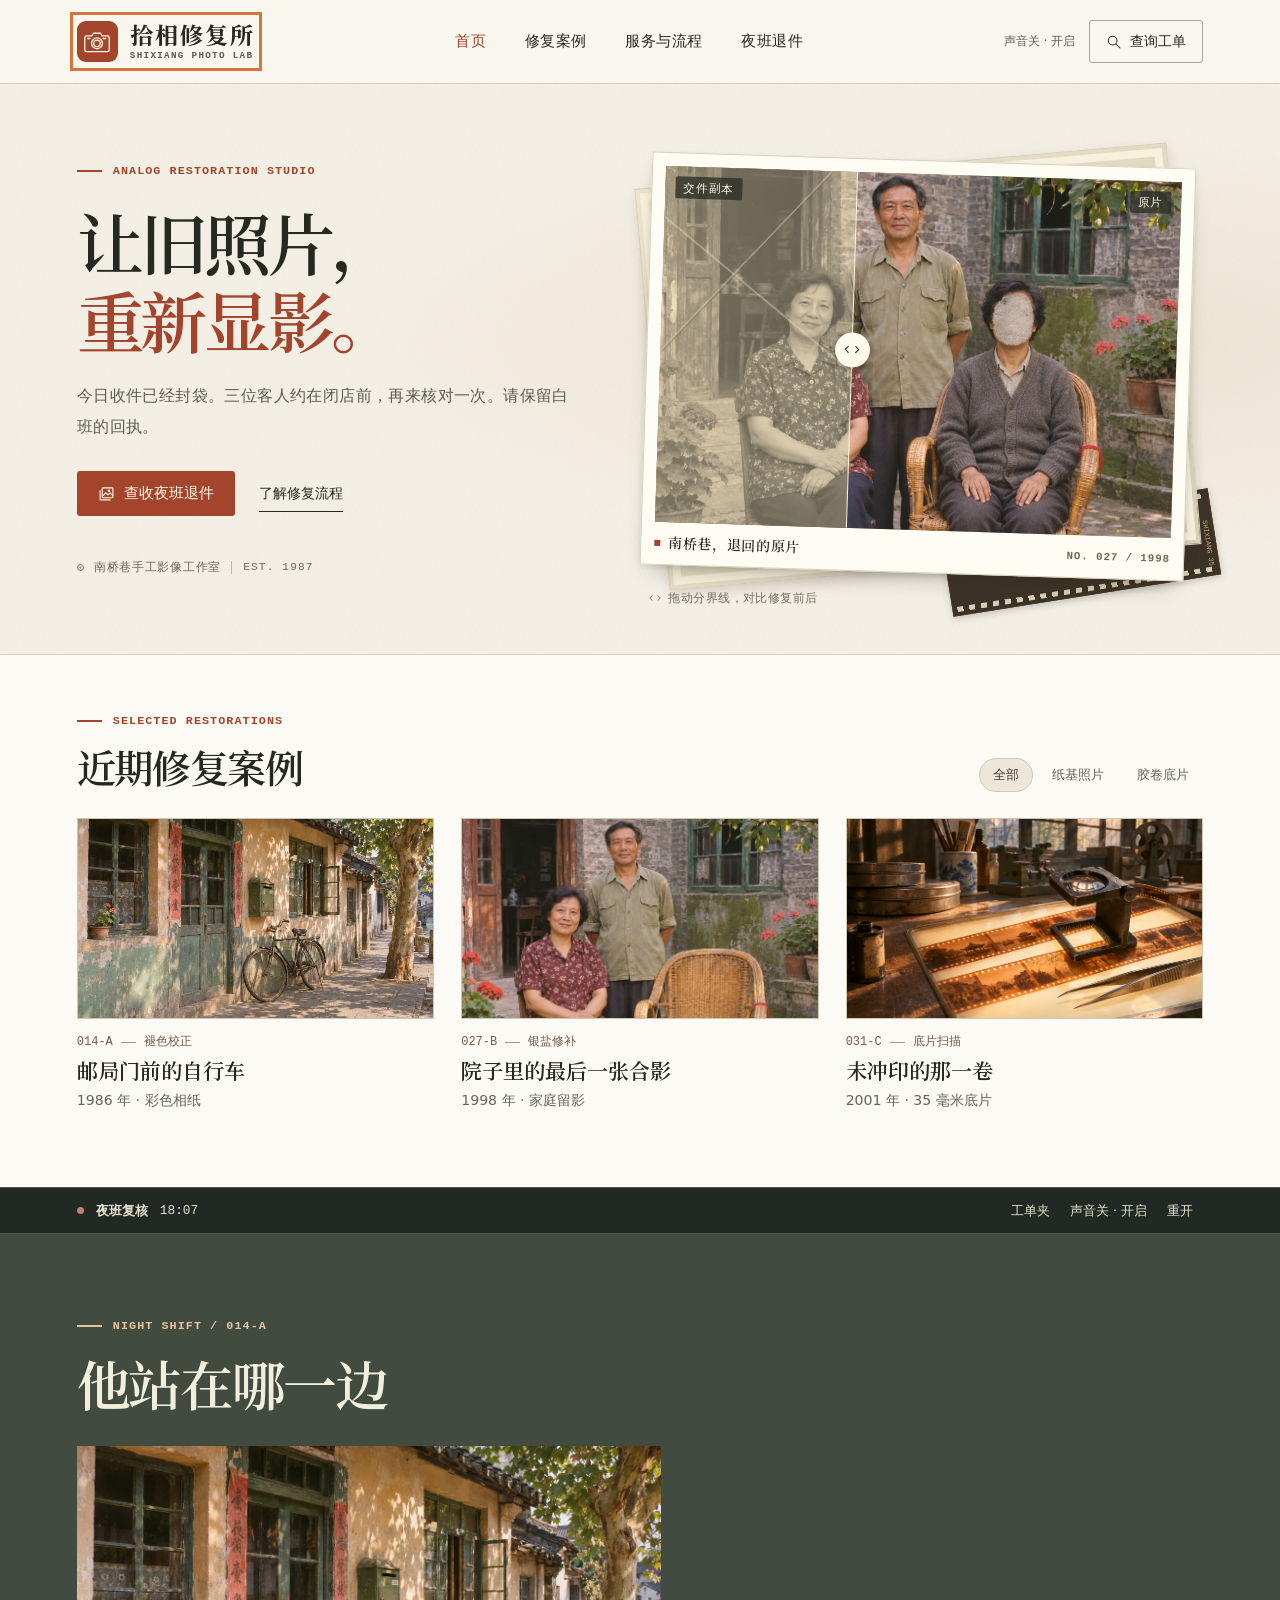
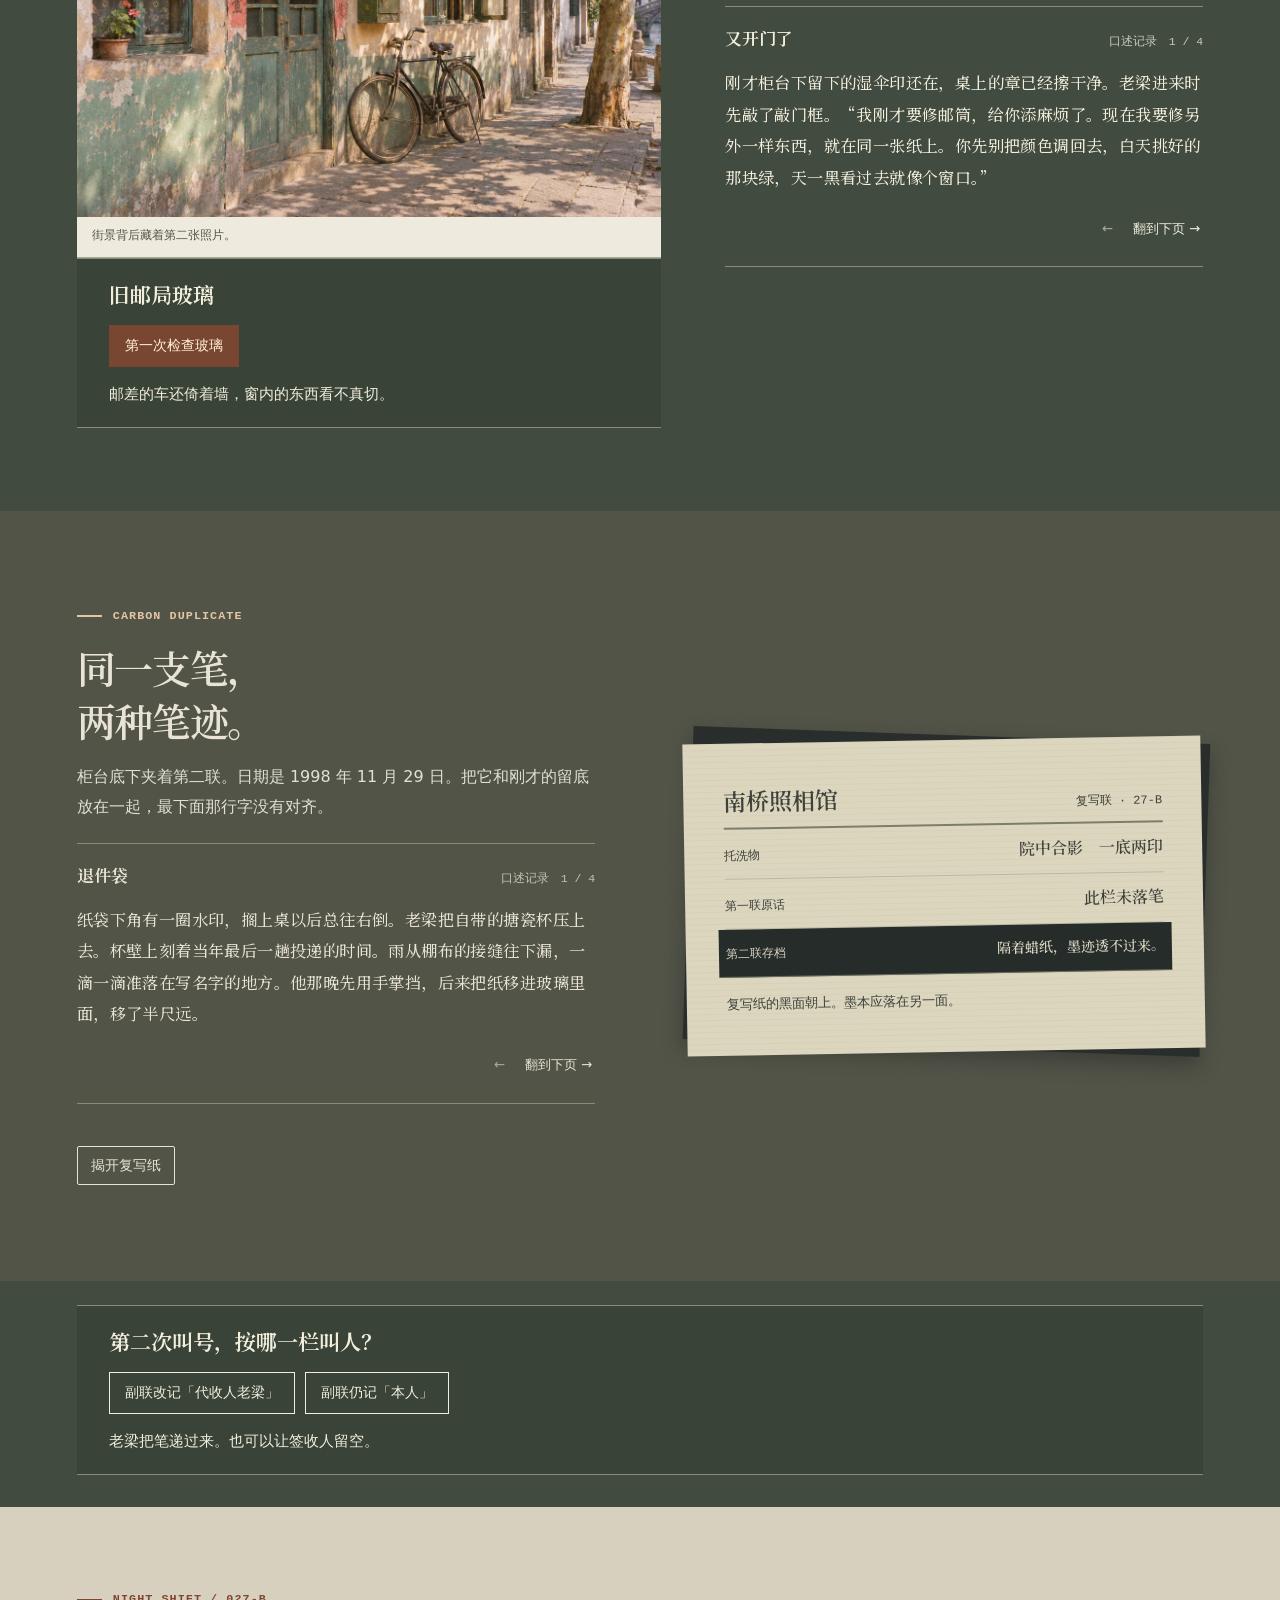
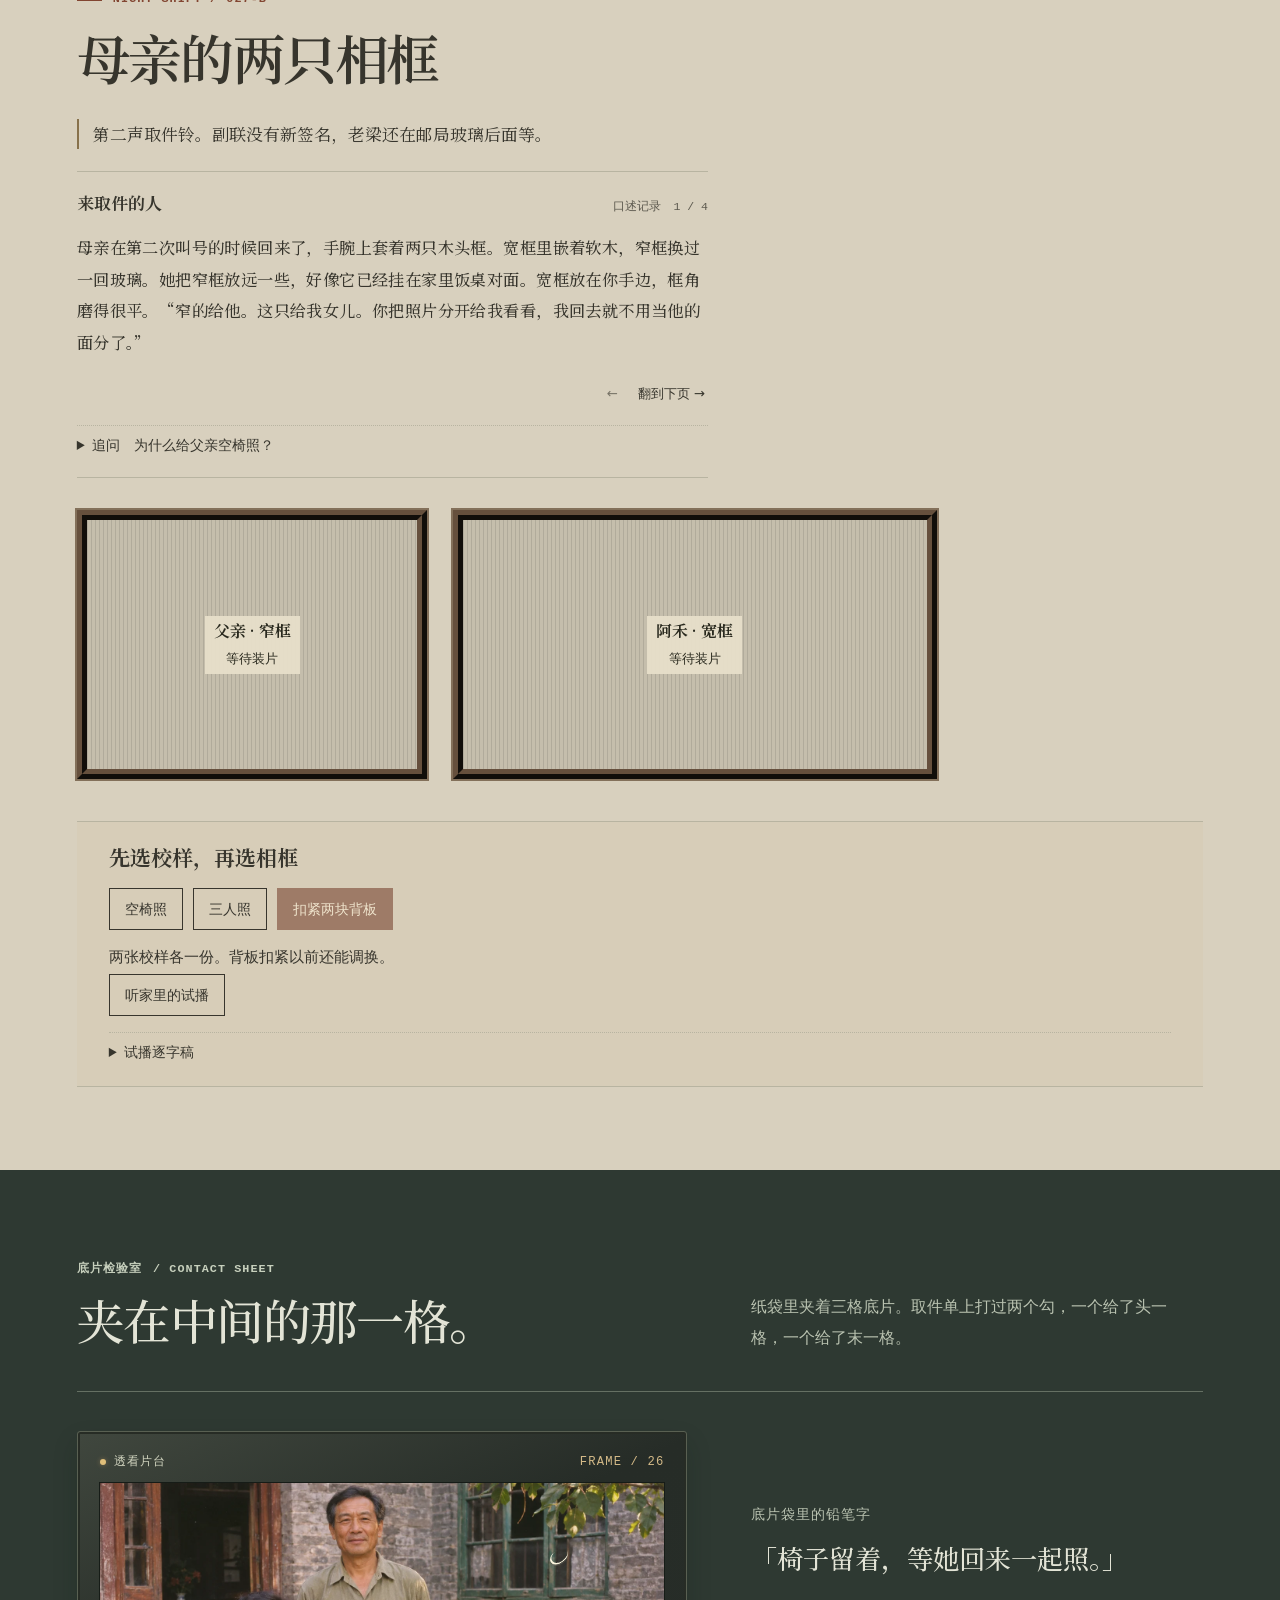
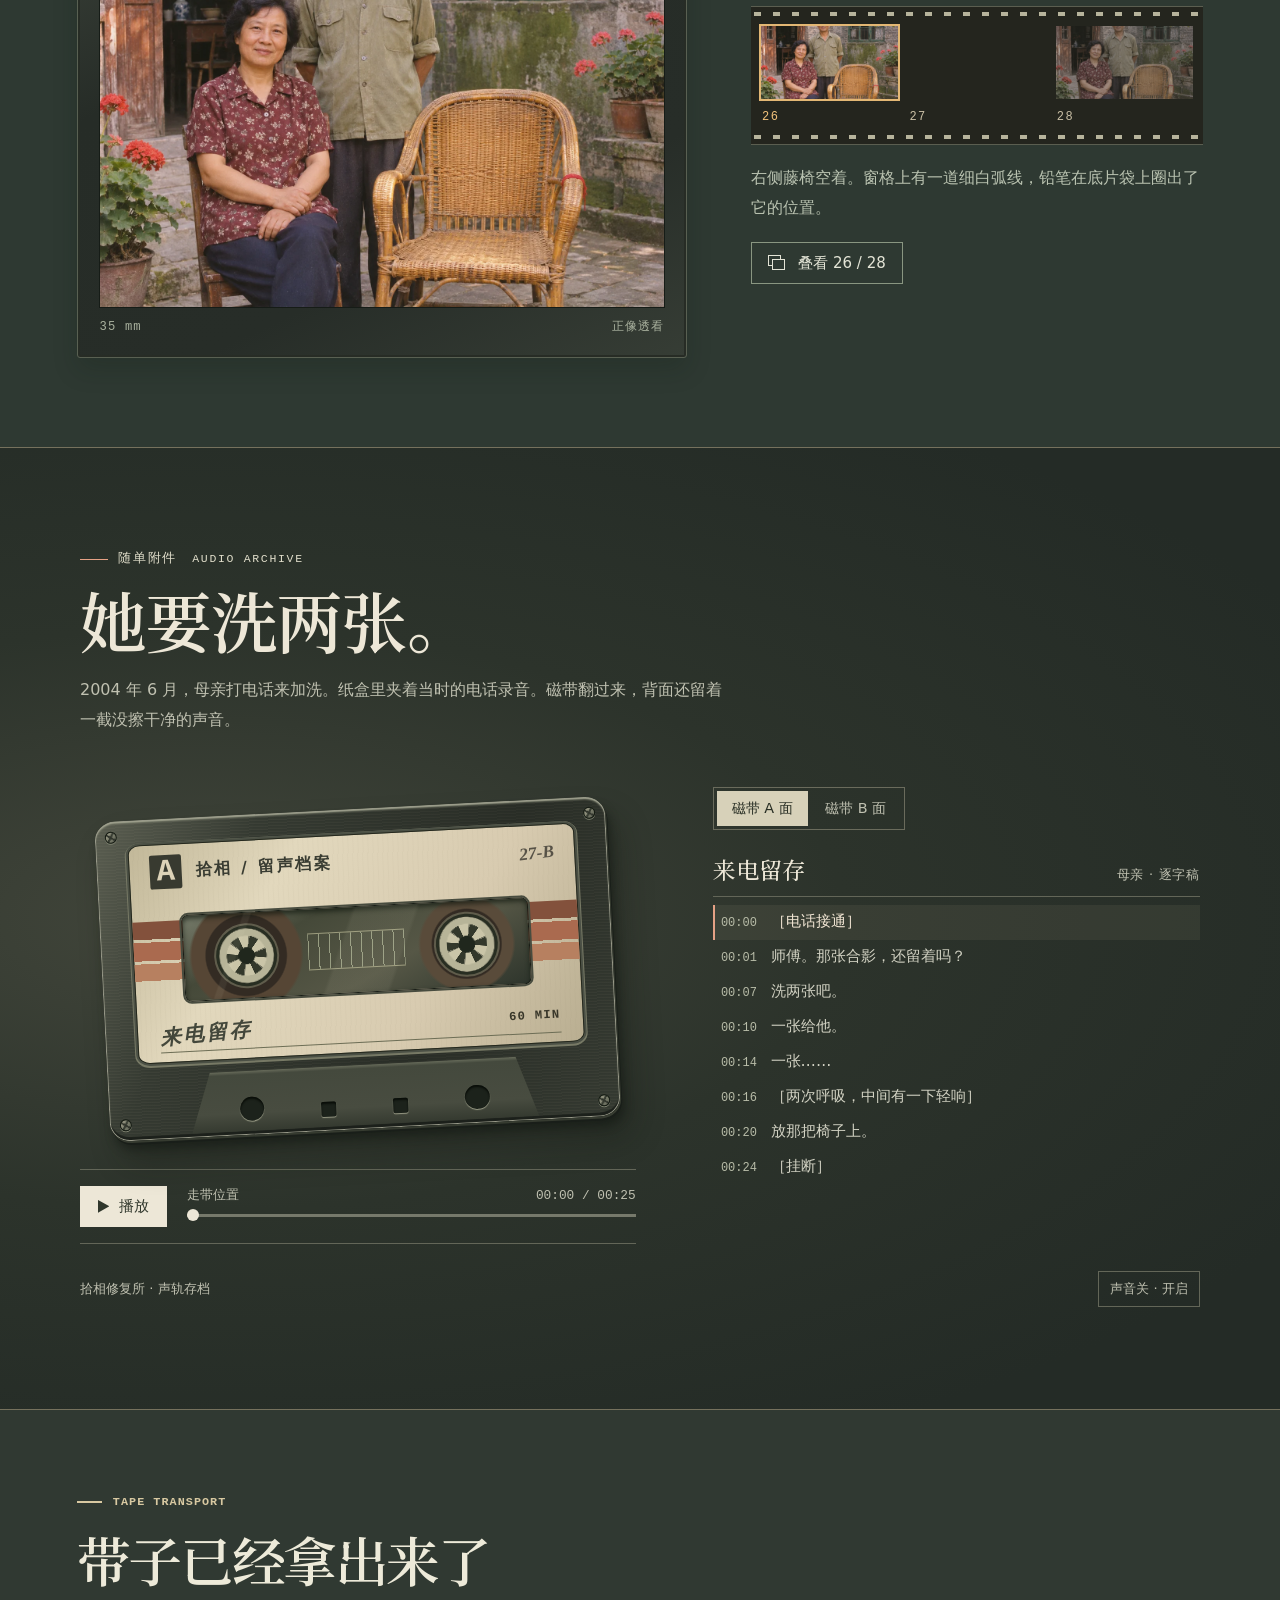
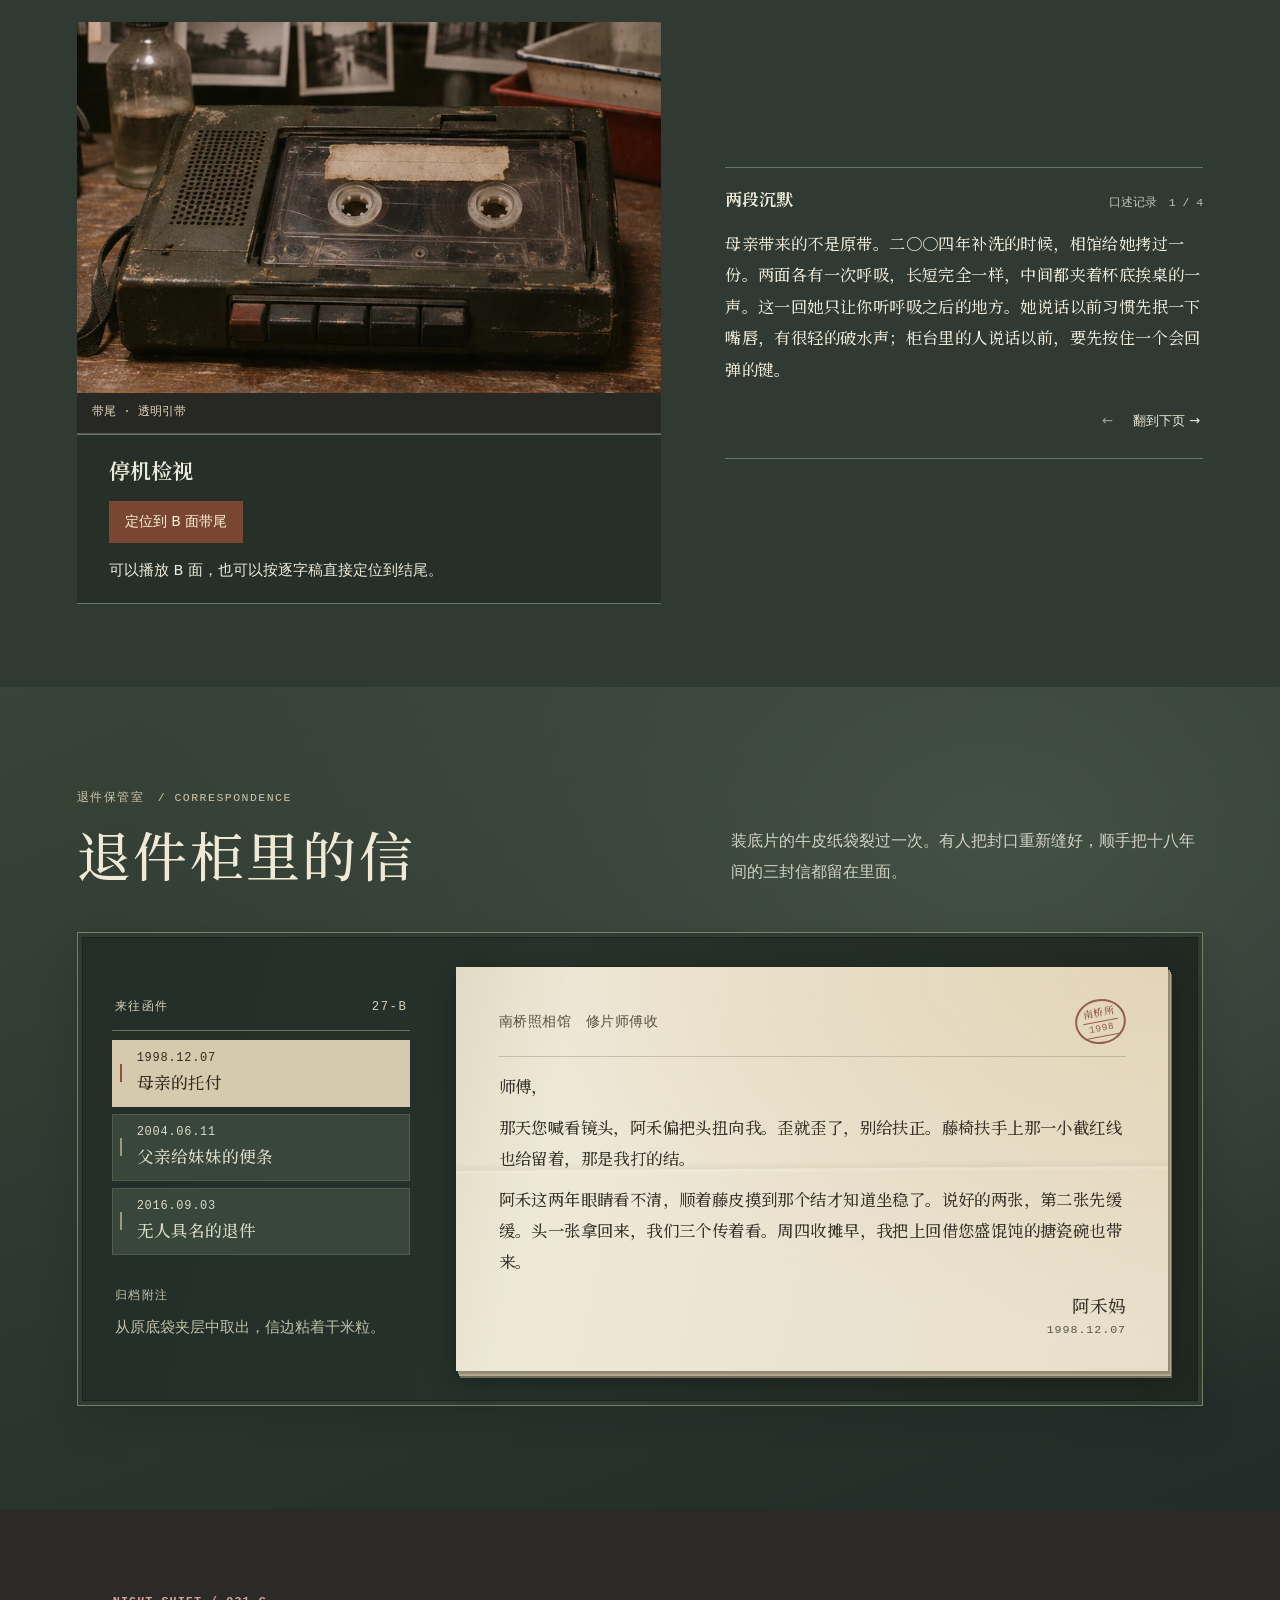
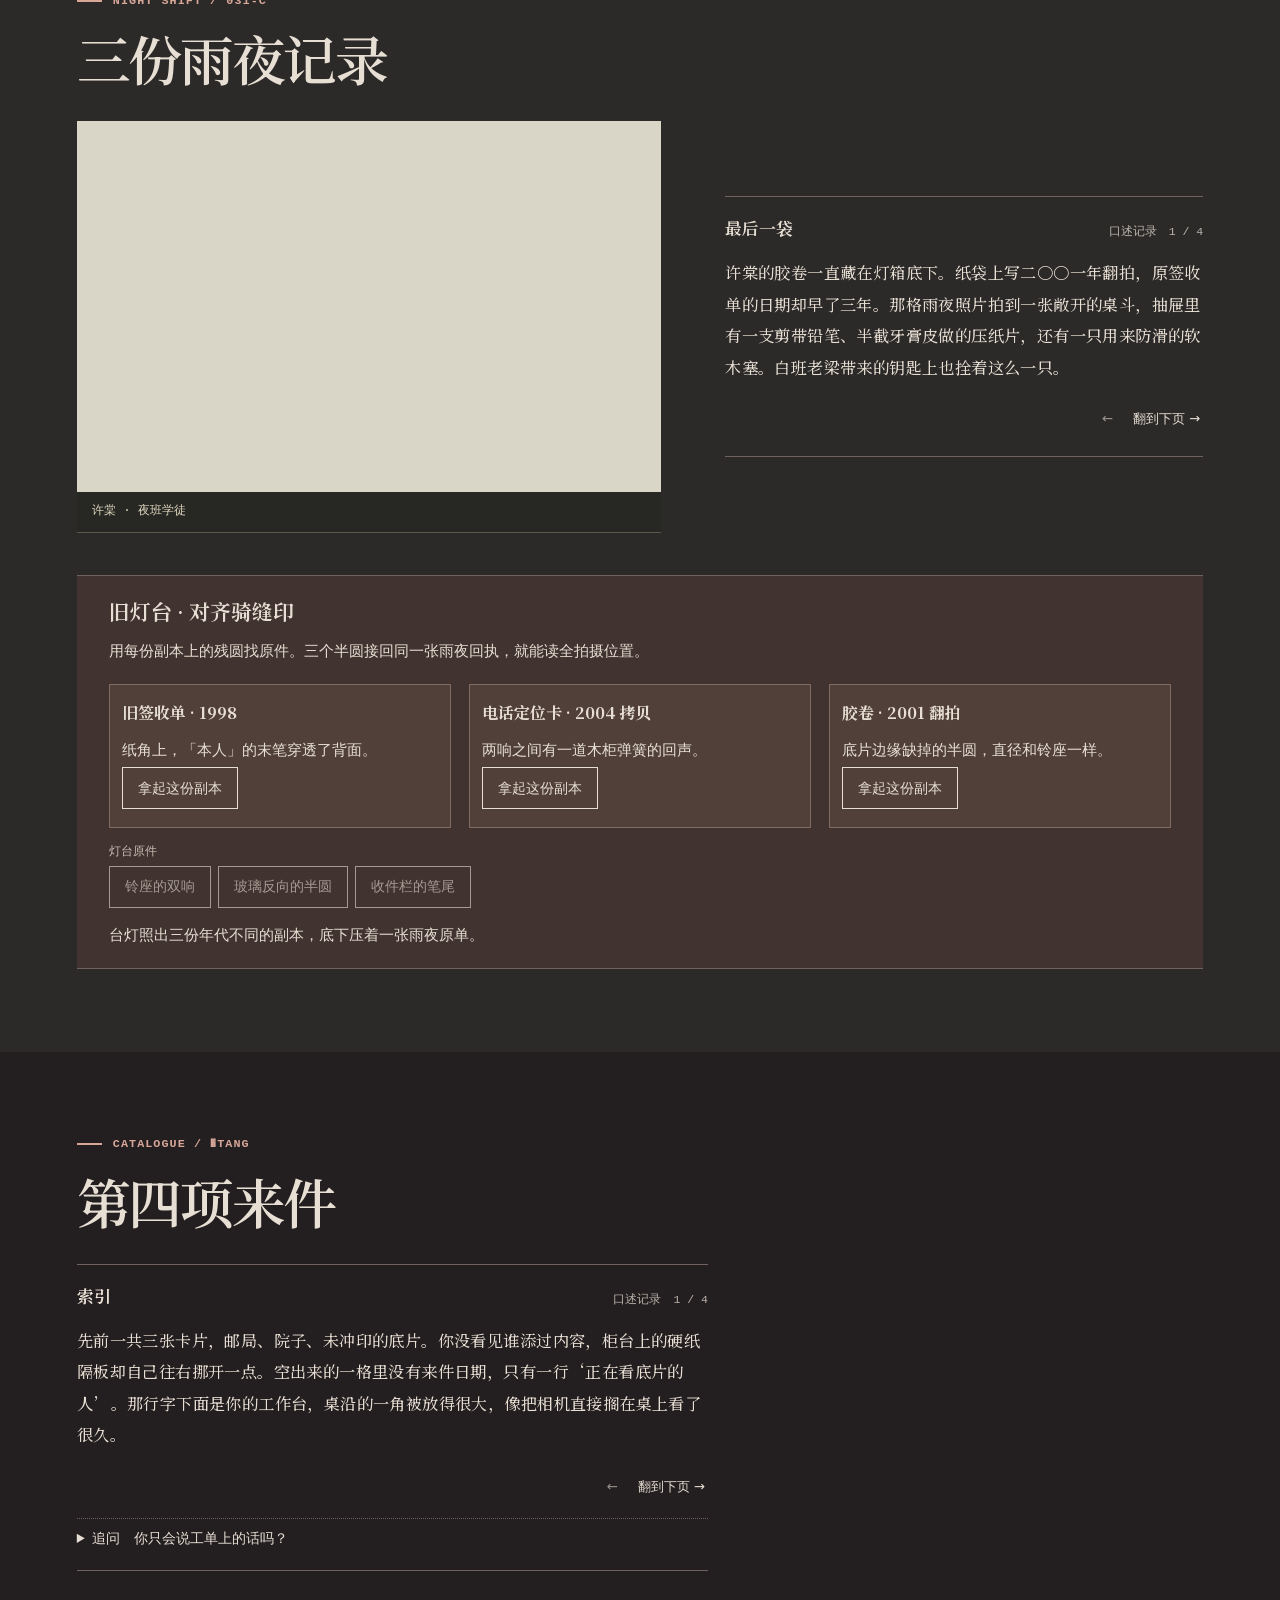
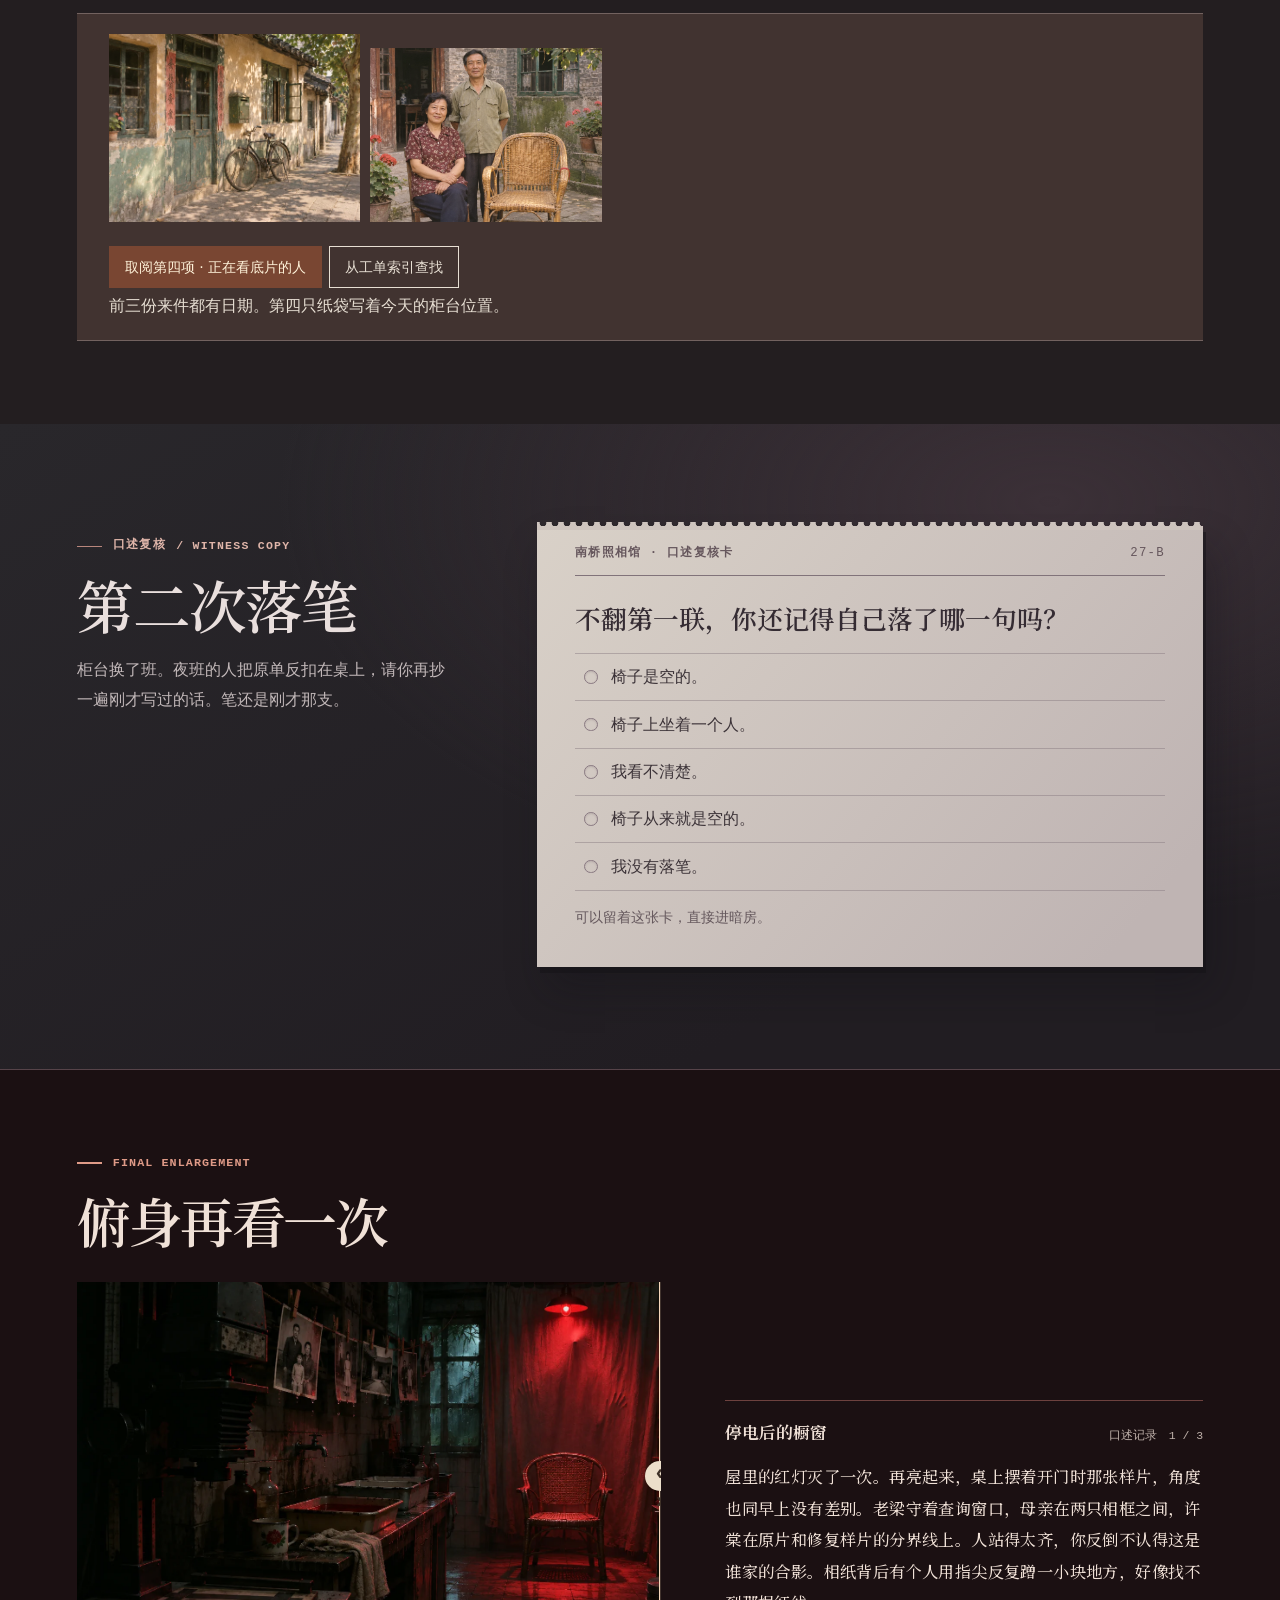
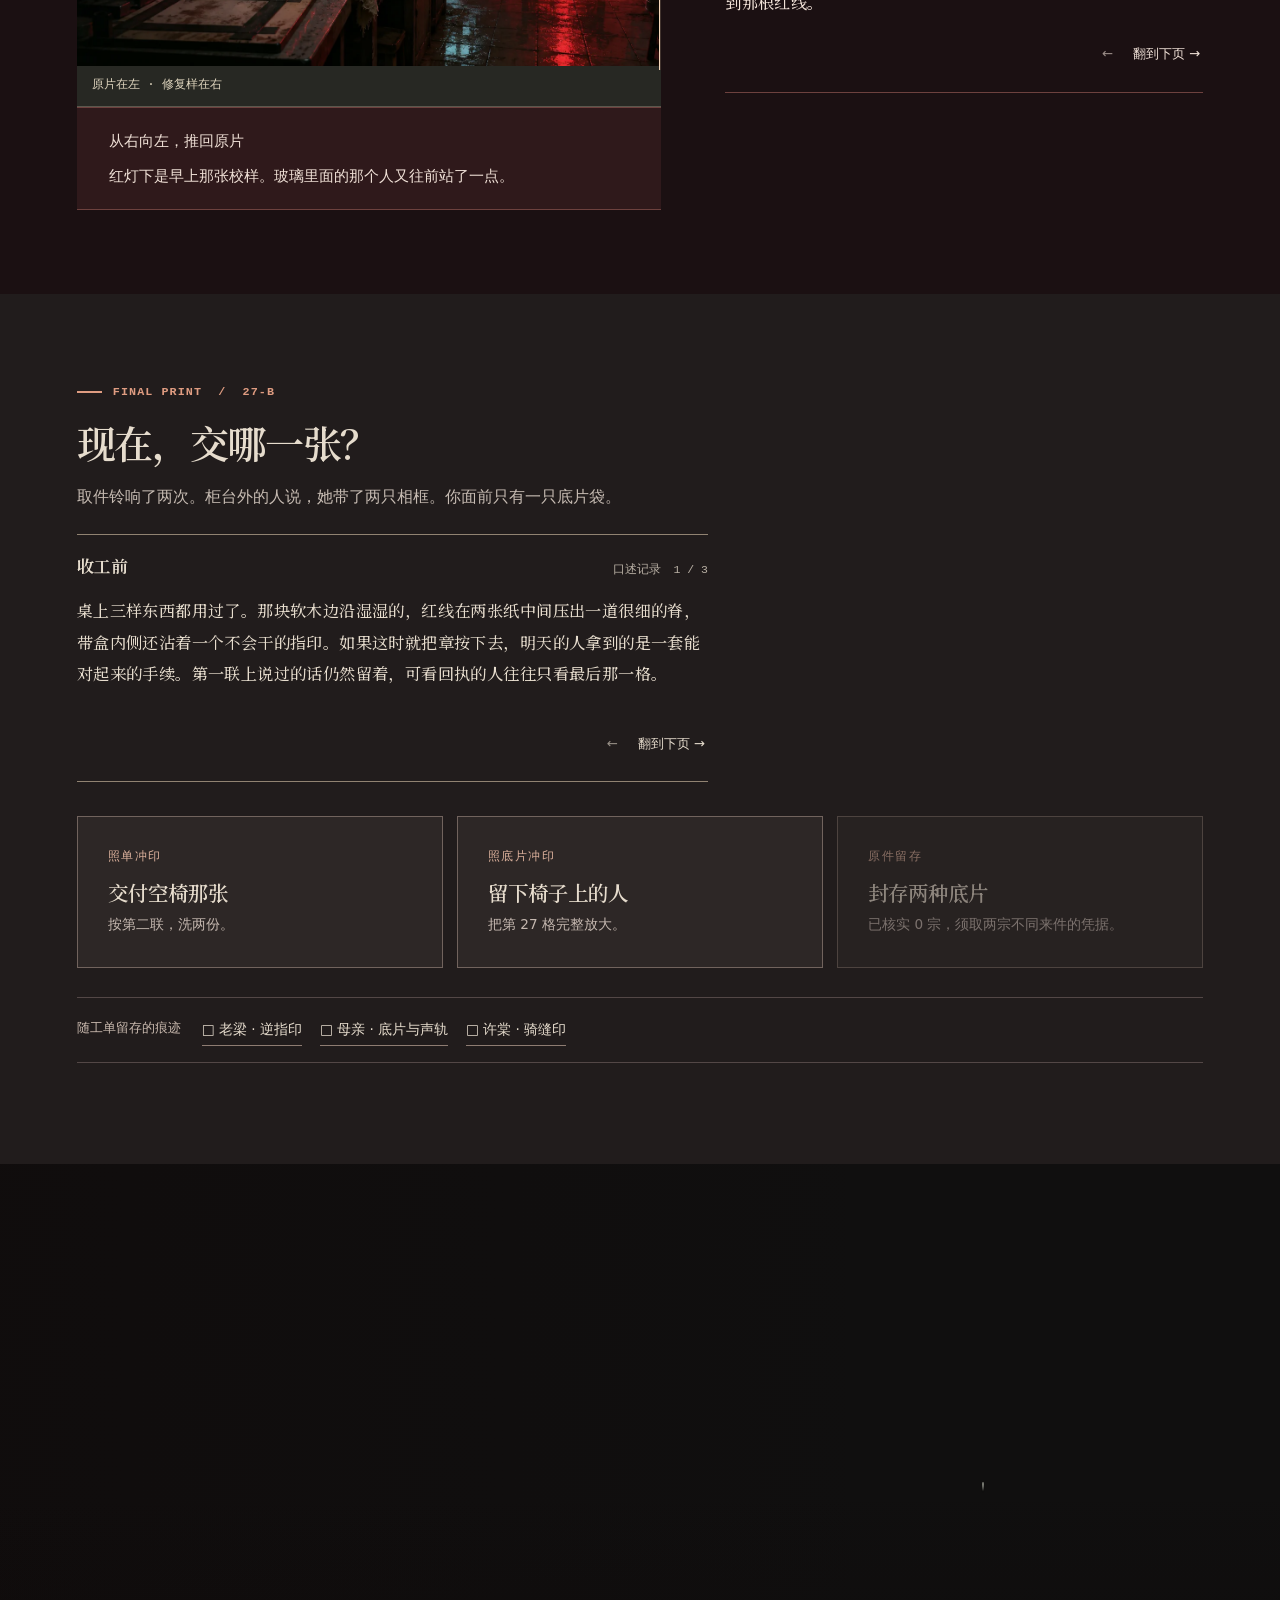
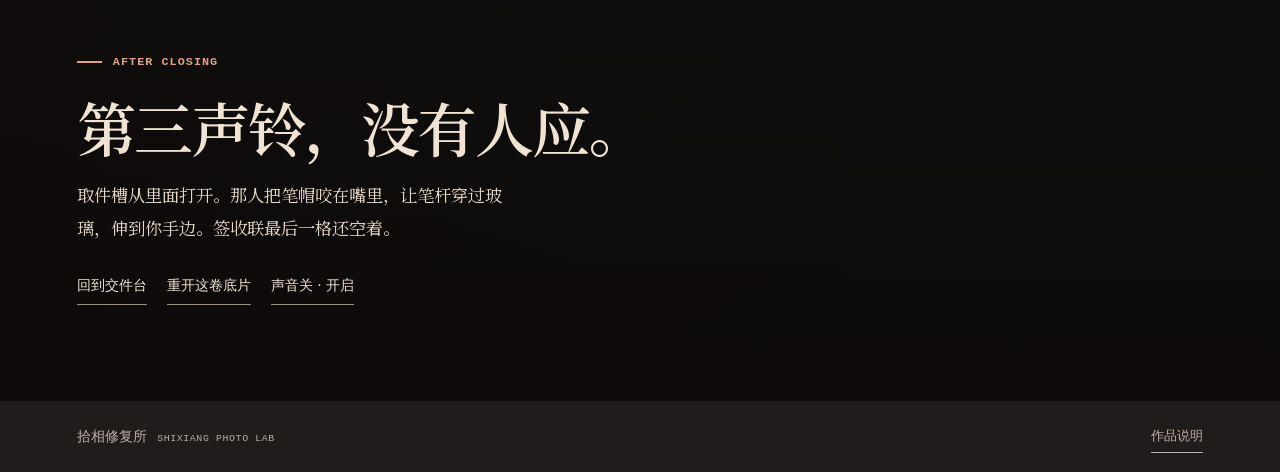
==== commit 83ff92bc: "Stage two shifts at Shixiang Photo Lab with witnessed choices and four close-ups" ====
--- a/index.html
+++ b/index.html
@@ -8,19 +8,23 @@
       name="description"
       content="拾相修复所，南桥巷一家手工影像工作室。查看老照片修复案例，翻阅工单与底片档案。"
     />
-    <title>拾相修复所 · 老照片修复与底片档案</title>
+    <title>拾相修复所 · 老照片与底片修复</title>
     <link rel="icon" href="./favicon.svg" type="image/svg+xml" />
     <link rel="preload" as="image" href="./assets/album/front.webp" fetchpriority="high" />
-    <link rel="stylesheet" href="./studio.css" />
+    <link rel="stylesheet" href="./studio.css?v=2" />
     <link rel="stylesheet" href="./negative.css" />
     <link rel="stylesheet" href="./tape.css" />
     <link rel="stylesheet" href="./letters.css" />
     <link rel="stylesheet" href="./recall.css" />
-    <script defer src="./studio.js"></script>
-    <script defer src="./negative.js"></script>
-    <script defer src="./tape.js"></script>
+    <link rel="stylesheet" href="./shift.css" />
+    <script defer src="./playbook.js"></script>
+    <script defer src="./sound-desk.js"></script>
+    <script defer src="./shift.js"></script>
+    <script defer src="./studio.js?v=2"></script>
+    <script defer src="./negative.js?v=2"></script>
+    <script defer src="./tape.js?v=2"></script>
     <script defer src="./letters.js"></script>
-    <script defer src="./recall.js"></script>
+    <script defer src="./recall.js?v=2"></script>
   </head>
   <body>
     <svg class="sprite" aria-hidden="true" xmlns="http://www.w3.org/2000/svg">
@@ -59,9 +63,10 @@
         >
         <nav class="main-nav" aria-label="主导航">
           <a href="#top" aria-current="page">首页</a><a href="#cases">修复案例</a
-          ><button data-service>服务与流程</button><a href="#intake">工单档案</a>
+          ><button data-service>服务与流程</button><a href="#today" data-archive-link>工单档案</a>
         </nav>
         <div class="head-actions">
+          <button class="header-sound" data-master aria-pressed="false">声音关</button>
           <button class="query" data-query>
             <svg class="ico"><use href="#search" /></svg>查询工单</button
           ><button class="menu" aria-controls="compact-nav" aria-expanded="false" aria-label="展开导航">
@@ -71,7 +76,8 @@
       </div>
       <nav id="compact-nav" aria-label="移动导航" hidden>
         <a href="#top">首页</a><a href="#cases">修复案例</a><button data-service>服务与流程</button
-        ><a href="#intake">工单档案</a>
+        ><a href="#today" data-archive-link>工单档案</a><button data-master>声音关</button
+        ><button data-restart>重开本卷</button>
       </nav>
     </header>
     <main>
@@ -175,177 +181,400 @@
         </div>
       </section>
 
-      <section class="intake story-part" id="intake" aria-labelledby="intake-title">
+      <aside id="workbar" class="workbar" aria-label="柜台操作">
         <div class="frame">
-          <div class="section-kicker"><i></i>PROOF SHEET &nbsp;/&nbsp; 27-B</div>
-          <h2 id="intake-title">交件前，帮我们校一次样。</h2>
-          <div class="intake-grid">
-            <div class="proof-board">
-              <div class="proof-front">
+          <span><i></i><b id="shift-label">白班营业</b><time id="shift-clock">09:00</time></span>
+          <div>
+            <button data-index>工单夹</button><button data-master aria-pressed="false">声音关</button
+            ><button data-restart>重开</button>
+          </div>
+        </div>
+      </aside>
+      <div id="day-shift">
+        <section class="work-section day-paper" id="today">
+          <div class="frame">
+            <div class="section-kicker"><i></i>DAY SHIFT / 014-A</div>
+            <h2>盖子底下的绿</h2>
+            <div class="scene-grid">
+              <figure class="work-figure">
                 <img
+                  src="./assets/album/street.webp"
+                  id="green-photo"
+                  alt="邮筒盖底保留着避光的绿漆"
+                  loading="lazy"
+                />
+                <figcaption>老梁寄存 · 避光处色样</figcaption>
+              </figure>
+              <div data-script="green"></div>
+            </div>
+            <div class="toolcard">
+              <h3>给邮筒定一份色样</h3>
+              <label for="green-tone">比对盖底的绿漆</label
+              ><input type="range" min="0" max="100" value="26" id="green-tone" /><output
+                id="green-value"
+              ></output>
+              <button class="work-action" id="seal-green">封存一号色样</button
+              ><button data-voice="liang-intro">听老梁说</button>
+              <p id="green-slip" role="status"></p>
+            </div>
+          </div>
+        </section>
+        <section class="intake story-part" id="intake" aria-labelledby="intake-title">
+          <div class="frame">
+            <div class="section-kicker"><i></i>PROOF SHEET &nbsp;/&nbsp; 27-B</div>
+            <h2 id="intake-title">交件前，帮我们校一次样。</h2>
+            <div data-script="thread"></div>
+            <div class="intake-grid">
+              <div class="proof-board">
+                <div class="proof-front">
+                  <img
+                    src="./assets/album/front.webp"
+                    alt="未经本轮校正的合影，右手边的藤椅空着"
+                    loading="lazy"
+                  /><small>南桥巷旧照相馆留底　1998.11.29</small>
+                </div>
+                <div class="proof-back" hidden>
+                  <span class="postmark">南桥<br />1998</span
+                  ><span class="verso-label">2004 年加洗附记 · 蓝色圆珠笔</span>
+                  <p>洗两张。一张给他，<br />一张放在那把椅子上。</p>
+                  <small>右扶手上的红线千万别修掉，她摸着那个才知道坐哪边。</small>
+                </div>
+                <button class="flip print-button" aria-pressed="false">
+                  <svg class="ico"><use href="#flip" /></svg><span>翻看照片背面</span>
+                </button>
+              </div>
+              <div class="memory-form">
+                <span class="work-label">工单 27-B · 校样第一联</span>
+                <h3>右手边那把藤椅，<br />你第一眼看见了什么？</h3>
+                <p>老师傅习惯先记第一眼，再拿放大镜。第一联落笔后留底，稍后可以取出来逐字核对。</p>
+                <fieldset class="observations">
+                  <legend>把你的观察写进第一联</legend>
+                  <button data-observe="empty">椅子是空的。</button
+                  ><button data-observe="person">椅子上坐着一个人。</button
+                  ><button data-observe="unsure">我看不清楚。</button>
+                </fieldset>
+                <button class="work-action" id="seal-thread">保留红线，封存二号原片</button
+                ><button data-voice="mother-intro">听母亲说</button>
+                <p id="observation-status" class="writing-status" aria-live="polite">也可以把第一联留白。</p>
+              </div>
+            </div>
+          </div>
+        </section>
+        <section class="work-section day-paper" id="day-tape">
+          <div class="frame">
+            <div class="section-kicker"><i></i>DAY SHIFT / 031-C</div>
+            <h2>把尾音留下</h2>
+            <div class="scene-grid">
+              <figure class="work-figure">
+                <img src="./assets/shift/tape-day.webp" alt="白班录音机，两只普通带轮" loading="lazy" />
+                <figcaption>交班来电 · 工作副本</figcaption>
+              </figure>
+              <div data-script="hangup"></div>
+            </div>
+            <div class="toolcard">
+              <h3>给真正的挂机点做记号</h3>
+              <button data-voice="xu-day">播放柜台来电</button>
+              <details>
+                <summary>读逐字稿与声音位置</summary>
+                <div data-transcript="xu-day"></div>
+              </details>
+              <div class="option-row">
+                <button data-cutpoint="plastic">听筒碰底座</button
+                ><button data-cutpoint="line">叉簧落下，底噪消失</button
+                ><button data-cutpoint="voice">最后一句说完</button>
+              </div>
+              <p id="cut-slip" role="status"></p>
+            </div>
+          </div>
+        </section>
+        <section id="day-close" class="work-section shift-stamp">
+          <div class="frame">
+            <div class="section-kicker"><i></i>COUNTER COPY</div>
+            <h2>收据的骑缝</h2>
+            <div class="scene-grid">
+              <div class="ticketboard">
+                <h3>白班留件单</h3>
+                <div data-receipts></div>
+                <button class="work-action" id="close-day">盖交班章</button>
+                <p>未经手的栏位留空。继续下翻，由柜台结班。</p>
+              </div>
+              <div data-script="stamp"></div>
+            </div>
+          </div>
+        </section>
+        <div id="shift-seam" aria-hidden="true"></div>
+      </div>
+      <div id="night-shift" hidden>
+        <section id="post" class="work-section night-moss">
+          <div class="frame">
+            <div class="section-kicker"><i></i>NIGHT SHIFT / 014-A</div>
+            <h2>他站在哪一边</h2>
+            <div class="scene-grid">
+              <div class="bench-column">
+                <figure class="work-figure evidence-photo">
+                  <img
+                    id="post-photo"
+                    src="./assets/album/street.webp"
+                    alt="夜班送回的一号街景"
+                    loading="lazy"
+                  />
+                  <figcaption id="post-caption">街景背后藏着第二张照片。</figcaption>
+                </figure>
+                <div class="toolcard">
+                  <h3>旧邮局玻璃</h3>
+                  <button id="focus-post" class="work-action">第一次检查玻璃</button
+                  ><button data-voice="liang-sign" id="play-sign" hidden>听老梁的证词</button>
+                  <p id="post-note" role="status"></p>
+                </div>
+              </div>
+              <div data-script="glass"></div>
+            </div>
+          </div>
+        </section>
+        <section class="carbon story-part" id="carbon" aria-labelledby="carbon-title">
+          <div class="frame carbon-grid">
+            <div class="carbon-copy">
+              <div class="section-kicker"><i></i>CARBON DUPLICATE</div>
+              <h2 id="carbon-title">同一支笔，<br />两种笔迹。</h2>
+              <p>
+                柜台底下夹着第二联。日期是 1998 年 11 月 29
+                日。把它和刚才的留底放在一起，最下面那行字没有对齐。
+              </p>
+              <div data-script="carbon"></div>
+              <button class="outline-action" id="lift-carbon" aria-pressed="false">揭开复写纸</button>
+            </div>
+            <div class="carbon-stack">
+              <div class="carbon-slip">
+                <div class="slip-top"><b>南桥照相馆</b><span>复写联 · 27-B</span></div>
+                <div class="slip-row"><span>托洗物</span><b>院中合影　一底两印</b></div>
+                <div class="slip-row"><span>第一联原话</span><b id="first-quote">此栏未落笔</b></div>
+                <div class="slip-row under-row">
+                  <span>第二联存档</span><b id="second-quote">隔着蜡纸，墨迹透不过来。</b>
+                </div>
+                <p id="carbon-result" aria-live="polite">复写纸的黑面朝上。墨本应落在另一面。</p>
+              </div>
+            </div>
+          </div>
+        </section>
+        <section class="work-section night-moss compact">
+          <div class="frame toolcard">
+            <h3>第二次叫号，按哪一栏叫人？</h3>
+            <div class="option-row">
+              <button data-signer="liang">副联改记「代收人老梁」</button
+              ><button data-signer="self">副联仍记「本人」</button>
+            </div>
+            <p id="sign-slip" role="status"></p>
+          </div>
+        </section>
+        <section class="work-section frame-room" id="family">
+          <div class="frame">
+            <div class="section-kicker"><i></i>NIGHT SHIFT / 027-B</div>
+            <h2>母亲的两只相框</h2>
+            <p id="second-call"></p>
+            <div data-script="frames"></div>
+            <div class="frame-pair">
+              <button data-slot="father">
+                <span>父亲 · 窄框</span><img alt="" hidden /><small>等待装片</small></button
+              ><button data-slot="daughter">
+                <span>阿禾 · 宽框</span><img alt="" hidden /><small>等待装片</small>
+              </button>
+            </div>
+            <div class="toolcard">
+              <h3>先选校样，再选相框</h3>
+              <div class="option-row">
+                <button data-print="empty">空椅照</button><button data-print="three">三人照</button
+                ><button id="seal-frames" class="work-action">扣紧两块背板</button>
+              </div>
+              <p id="frame-slip" role="status"></p>
+              <button data-voice="home-trial">听家里的试播</button>
+              <details>
+                <summary>试播逐字稿</summary>
+                <div data-transcript="home-trial"></div>
+              </details>
+            </div>
+          </div>
+        </section>
+        <section id="negatives" class="story-part" aria-labelledby="negative-title"></section>
+        <section id="tape" class="story-part" aria-labelledby="tape-title"></section>
+        <section class="work-section spool-room" id="spool">
+          <div class="frame">
+            <div class="section-kicker"><i></i>TAPE TRANSPORT</div>
+            <h2>带子已经拿出来了</h2>
+            <div class="scene-grid">
+              <div class="bench-column">
+                <figure class="work-figure">
+                  <img
+                    id="spool-photo"
+                    src="./assets/shift/tape-day.webp"
+                    loading="lazy"
+                    alt="同一台录音机"
+                  />
+                  <figcaption id="spool-caption">带尾 · 透明引带</figcaption>
+                </figure>
+                <div class="toolcard">
+                  <h3>停机检视</h3>
+                  <button class="work-action" id="eject">定位到 B 面带尾</button>
+                  <p id="spool-note" role="status"></p>
+                  <div id="split" hidden>
+                    <button data-voice="split-mother">独听母亲</button
+                    ><button data-voice="split-clerk">独听提示者</button>
+                    <details>
+                      <summary>对读两声道</summary>
+                      <div data-transcript="split-mother"></div>
+                      <div data-transcript="split-clerk"></div>
+                    </details>
+                  </div>
+                </div>
+              </div>
+              <div data-script="spool"></div>
+            </div>
+          </div>
+        </section>
+        <section id="letters" class="story-part" aria-labelledby="letters-title"></section>
+        <section class="work-section clerk-room" id="apprentice">
+          <div class="frame">
+            <div class="section-kicker"><i></i>NIGHT SHIFT / 031-C</div>
+            <h2>三份雨夜记录</h2>
+            <div class="scene-grid">
+              <figure class="work-figure">
+                <img
+                  id="clerk-photo"
+                  src="./assets/shift/xu-shift.webp"
+                  loading="lazy"
+                  alt="穿着灰工作衫的许棠"
+                />
+                <figcaption id="clerk-name">许棠 · 夜班学徒</figcaption>
+              </figure>
+              <div data-script="register"></div>
+            </div>
+            <div class="toolcard register-board">
+              <h3>旧灯台 · 对齐骑缝印</h3>
+              <p>用每份副本上的残圆找原件。三个半圆接回同一张雨夜回执，就能读全拍摄位置。</p>
+              <div id="register-slots"></div>
+              <p id="register-result" role="status"></p>
+            </div>
+          </div>
+        </section>
+        <section id="fourth" class="work-section clerk-room">
+          <div class="frame">
+            <div class="section-kicker"><i></i>CATALOGUE / �TANG</div>
+            <h2>第四项来件</h2>
+            <div data-script="menu"></div>
+            <div class="inset-menu">
+              <div class="mini-cases">
+                <img src="./assets/album/street.webp" alt="邮局缩略图" loading="lazy" /><img
                   src="./assets/album/front.webp"
-                  alt="未经本轮校正的合影，右手边的藤椅空着"
+                  alt="母亲的缩略图"
                   loading="lazy"
-                /><small>南桥巷旧照相馆留底　1998.11.29</small>
-              </div>
-              <div class="proof-back" hidden>
-                <span class="postmark">南桥<br />1998</span
-                ><span class="verso-label">2004 年加洗附记 · 蓝色圆珠笔</span>
-                <p>洗两张。一张给他，<br />一张放在那把椅子上。</p>
-                <small>右扶手上的红线千万别修掉，她摸着那个才知道坐哪边。</small>
-              </div>
-              <button class="flip print-button" aria-pressed="false">
-                <svg class="ico"><use href="#flip" /></svg><span>翻看照片背面</span>
+                /><img src="./assets/shift/xu-shift.webp" alt="学徒的缩略图" loading="lazy" />
+              </div>
+              <button class="work-action" data-fourth>取阅第四项 · 正在看底片的人</button
+              ><button data-index>从工单索引查找</button>
+              <p data-menu-message role="status"></p>
+            </div>
+          </div>
+        </section>
+        <section id="recall" class="story-part" aria-labelledby="recall-title"></section>
+
+        <section id="darkroom" class="work-section lens-room">
+          <div class="frame">
+            <div class="section-kicker"><i></i>FINAL ENLARGEMENT</div>
+            <h2>俯身再看一次</h2>
+            <div class="scene-grid">
+              <div class="bench-column">
+                <figure class="work-figure final-view">
+                  <img
+                    id="near-print"
+                    src="./assets/album/darkroom.webp"
+                    alt="红灯暗房与白班留下的空椅"
+                  /><span class="final-divider"></span
+                  ><input id="last-cut" type="range" min="0" max="100" value="100" />
+                  <figcaption>原片在左 · 修复样在右</figcaption>
+                </figure>
+                <div class="toolcard">
+                  <label for="last-cut">从右向左，推回原片</label>
+                  <p id="lens-note"></p>
+                </div>
+              </div>
+              <div data-script="lens"></div>
+            </div>
+            <div class="counter-roles" id="counter-roles" hidden>
+              <button data-customer="liang">老梁 · 查件窗口</button
+              ><button data-customer="mother">母亲 · 相框台</button
+              ><button data-customer="xu">许棠 · 印章按钮</button><a href="#top">回首页看柜台 ↗</a>
+            </div>
+          </div>
+        </section>
+        <section class="delivery story-part" id="delivery" aria-labelledby="delivery-title">
+          <div class="frame">
+            <div class="section-kicker"><i></i>FINAL PRINT &nbsp;/&nbsp; 27-B</div>
+            <h2 id="delivery-title">现在，交哪一张？</h2>
+            <p class="delivery-lede">取件铃响了两次。柜台外的人说，她带了两只相框。你面前只有一只底片袋。</p>
+            <div data-script="handoff"></div>
+            <div class="decisions" role="group" aria-label="选择交付方式">
+              <button data-ending="order">
+                <span>照单冲印</span><strong>交付空椅那张</strong><small>按第二联，洗两份。</small>
               </button>
-            </div>
-            <div class="memory-form">
-              <span class="work-label">工单 27-B · 校样第一联</span>
-              <h3>右手边那把藤椅，<br />你第一眼看见了什么？</h3>
-              <p>老师傅习惯先记第一眼，再拿放大镜。第一联落笔后留底，稍后可以取出来逐字核对。</p>
-              <fieldset class="observations">
-                <legend>把你的观察写进第一联</legend>
-                <button data-observe="empty">椅子是空的。</button
-                ><button data-observe="person">椅子上坐着一个人。</button
-                ><button data-observe="unsure">我看不清楚。</button>
-              </fieldset>
-              <p id="observation-status" class="writing-status" aria-live="polite">
-                也可以先不落笔，往下翻。
-              </p>
-            </div>
-          </div>
-        </div>
-      </section>
-      <section class="carbon story-part" id="carbon" aria-labelledby="carbon-title">
-        <div class="frame carbon-grid">
-          <div class="carbon-copy">
-            <div class="section-kicker"><i></i>CARBON DUPLICATE</div>
-            <h2 id="carbon-title">同一支笔，<br />两种笔迹。</h2>
-            <p>
-              柜台底下夹着第二联。日期是 1998 年 11 月 29 日。把它和刚才的留底放在一起，最下面那行字没有对齐。
+              <button data-ending="restore">
+                <span>照底片冲印</span><strong>留下椅子上的人</strong><small>把第 27 格完整放大。</small>
+              </button>
+              <button data-ending="both">
+                <span>原件留存</span><strong>封存两种底片</strong
+                ><small id="both-hint">取回两处可核对的原始痕迹。</small>
+              </button>
+            </div>
+            <div class="evidence-box">
+              <span>随工单留存的痕迹</span>
+              <div class="evidence-links">
+                <a data-proof="post" href="#post">老梁 · 逆指印</a
+                ><a data-proof="family" href="#negatives">母亲 · 底片与声轨</a
+                ><a data-proof="clerk" href="#apprentice">许棠 · 骑缝印</a>
+              </div>
+            </div>
+            <p id="decision-status" aria-live="polite"></p>
+          </div>
+        </section>
+        <section class="aftermath" id="aftermath" aria-labelledby="end-title" hidden>
+          <div class="frame aftermath-grid">
+            <div class="return-print">
+              <img id="return-photo" src="./assets/album/front.webp" alt="" loading="lazy" /><span
+                id="return-stamp"
+              ></span
+              ><span id="return-caption"></span>
+            </div>
+            <div class="return-copy">
+              <div class="section-kicker"><i></i>COLLECTION RECEIPT</div>
+              <h2 id="end-title" tabindex="-1"></h2>
+              <p id="end-text"></p>
+              <p id="end-last"></p>
+              <button id="end-voice" class="text-action">听取件人再说一句</button>
+              <div class="return-actions"><a href="#coda" class="button rust">随取件人走到门外</a></div>
+            </div>
+          </div>
+        </section>
+        <section class="coda" id="coda" aria-labelledby="coda-title">
+          <img
+            src="./assets/album/window.webp"
+            alt="深夜关门后的照相馆，窗内留着藤椅，玻璃上映出一家人的影子"
+            loading="lazy"
+          /><img id="window-layer" hidden alt="" aria-hidden="true" loading="lazy" /><i
+            class="window-drop"
+            aria-hidden="true"
+          ></i>
+          <div class="frame">
+            <div class="section-kicker"><i></i>AFTER CLOSING</div>
+            <h2 id="coda-title">门铃响了第三次。</h2>
+            <p id="coda-line">
+              你没有应声。隔着打烊的橱窗，能看见柜台前多出一个浅白的人形。雨水沿玻璃往下淌，只有它脸上的那一滴，慢慢往上走。
             </p>
-            <button class="outline-action" id="lift-carbon" aria-pressed="false">揭开复写纸</button>
-          </div>
-          <div class="carbon-stack">
-            <div class="carbon-slip">
-              <div class="slip-top"><b>南桥照相馆</b><span>复写联 · 27-B</span></div>
-              <div class="slip-row"><span>托洗物</span><b>院中合影　一底两印</b></div>
-              <div class="slip-row"><span>第一联原话</span><b id="first-quote">此栏未落笔</b></div>
-              <div class="slip-row under-row">
-                <span>第二联存档</span><b id="second-quote">隔着蜡纸，墨迹透不过来。</b>
-              </div>
-              <p id="carbon-result" aria-live="polite">复写纸的黑面朝上。墨本应落在另一面。</p>
-            </div>
-          </div>
-        </div>
-      </section>
-      <section id="negatives" class="story-part" aria-labelledby="negative-title"></section>
-      <section id="tape" class="story-part" aria-labelledby="tape-title"></section>
-      <section id="letters" class="story-part" aria-labelledby="letters-title"></section>
-      <section id="recall" class="story-part" aria-labelledby="recall-title"></section>
-
-      <section id="darkroom" class="darkroom story-part" aria-labelledby="dark-title">
-        <div class="dark-stage">
-          <img
-            class="dark-base"
-            src="./assets/album/darkroom.webp"
-            alt="暗房的红灯下，晾着成排底片，靠墙是一把空藤椅"
-            loading="lazy"
-          /><img
-            class="dark-reverse"
-            src="./assets/album/reverse.webp"
-            alt=""
-            loading="lazy"
-            aria-hidden="true"
-          /><i class="dark-shade"></i>
-          <div class="frame dark-inner">
-            <div class="dark-story">
-              <div class="section-kicker"><i></i>SAFELIGHT &nbsp;/&nbsp; 27-B</div>
-              <p class="dark-stage-label" id="dark-phase">显影盘 · 白纸入液</p>
-              <h2 id="dark-title">椅子在暗房里。</h2>
-              <p class="dark-narration" id="dark-text">
-                红灯下面，那把椅子正对着放大机。右扶手的红线还湿着。托盘里的家人转头看向镜头，椅子却朝着洗照片的人。
-              </p>
-              <div class="dark-steps" aria-label="查看暗房步骤">
-                <button data-phase="0" aria-pressed="true">显影</button
-                ><button data-phase="1" aria-pressed="false">停显</button
-                ><button data-phase="2" aria-pressed="false">定影</button>
-              </div>
-            </div>
-          </div>
-          <span class="dark-instruction">继续下翻，观察药盘里的影像</span
-          ><button class="dark-audio" data-ambience aria-pressed="false">
-            <span data-ambience-label>开启环境音</span>
-          </button>
-        </div>
-      </section>
-      <section class="delivery story-part" id="delivery" aria-labelledby="delivery-title">
-        <div class="frame">
-          <div class="section-kicker"><i></i>FINAL PRINT &nbsp;/&nbsp; 27-B</div>
-          <h2 id="delivery-title">现在，交哪一张？</h2>
-          <p class="delivery-lede">取件铃响了两次。柜台外的人说，她带了两只相框。你面前只有一只底片袋。</p>
-          <div class="decisions" role="group" aria-label="选择交付方式">
-            <button data-ending="order">
-              <span>照单冲印</span><strong>交付空椅那张</strong><small>按第二联，洗两份。</small>
-            </button>
-            <button data-ending="restore">
-              <span>照底片冲印</span><strong>留下椅子上的人</strong><small>把第 27 格完整放大。</small>
-            </button>
-            <button data-ending="both">
-              <span>原件留存</span><strong>封存两种底片</strong
-              ><small id="both-hint">取回两处可核对的原始痕迹。</small>
-            </button>
-          </div>
-          <div class="evidence-box">
-            <span>随工单留存的痕迹</span>
-            <div class="evidence-links">
-              <a data-proof="carbon" href="#carbon">复写联</a
-              ><a data-proof="negative" href="#negatives">底片伤痕</a
-              ><a data-proof="splice" href="#tape">磁带接点</a
-              ><a data-proof="letter" href="#letters">旧信透字</a>
-            </div>
-          </div>
-          <p id="decision-status" aria-live="polite"></p>
-        </div>
-      </section>
-      <section class="aftermath" id="aftermath" aria-labelledby="end-title" hidden>
-        <div class="frame aftermath-grid">
-          <div class="return-print">
-            <img id="return-photo" src="./assets/album/front.webp" alt="" loading="lazy" /><span
-              id="return-stamp"
-            ></span
-            ><span id="return-caption"></span>
-          </div>
-          <div class="return-copy">
-            <div class="section-kicker"><i></i>COLLECTION RECEIPT</div>
-            <h2 id="end-title" tabindex="-1"></h2>
-            <p id="end-text"></p>
-            <p id="end-last"></p>
-            <div class="return-actions"><a href="#coda" class="button rust">随取件人走到门外</a></div>
-          </div>
-        </div>
-      </section>
-      <section class="coda" id="coda" aria-labelledby="coda-title">
-        <img
-          src="./assets/album/window.webp"
-          alt="深夜关门后的照相馆，窗内留着藤椅，玻璃上映出一家人的影子"
-          loading="lazy"
-        /><i class="window-drop" aria-hidden="true"></i>
-        <div class="frame">
-          <div class="section-kicker"><i></i>AFTER CLOSING</div>
-          <h2 id="coda-title">门铃响了第三次。</h2>
-          <p id="coda-line">
-            你没有应声。隔着打烊的橱窗，能看见柜台前多出一个浅白的人形。雨水沿玻璃往下淌，只有它脸上的那一滴，慢慢往上走。
-          </p>
-          <div class="coda-actions">
-            <a id="coda-back" href="#delivery">回到交件台</a><button data-reset>重开这卷底片</button
-            ><button data-ambience aria-pressed="false"><span data-ambience-label>开启环境音</span></button>
-          </div>
-        </div>
-      </section>
+            <div class="coda-actions">
+              <a id="coda-back" href="#delivery">回到交件台</a><button data-reset>重开这卷底片</button
+              ><button data-master aria-pressed="false">声音关</button>
+            </div>
+          </div>
+        </section>
+      </div>
     </main>
-    <button id="archive-index" class="archive-index" aria-label="打开本卷档案索引" hidden>
-      <svg class="ico"><use href="#file" /></svg><span>底片袋</span><b>0 / 4</b>
-    </button>
     <footer>
       <div class="frame">
         <span>拾相修复所 <small>SHIXIANG PHOTO LAB</small></span
@@ -355,7 +584,8 @@
     <dialog id="desk-dialog" aria-labelledby="desk-heading">
       <div class="dialog-inner">
         <div class="dialog-mast">
-          <span>SHIXIANG PHOTO LAB</span
+          <span>SHIXIANG PHOTO LAB</span><button class="dialog-utility" data-restart>重开</button
+          ><button class="dialog-utility" data-master>声音关</button
           ><button class="icon-button" id="dialog-close" aria-label="关闭窗口">
             <svg class="ico"><use href="#close" /></svg>
           </button>
@@ -364,5 +594,15 @@
         <div id="desk-content"></div>
       </div>
     </dialog>
+    <dialog id="closeup" aria-labelledby="closeup-line">
+      <img id="closeup-img" alt="" />
+      <div class="cut-controls">
+        <button data-master>声音关</button><button data-restart>重开</button
+        ><button id="leave-cut">退出特写</button>
+      </div>
+      <p id="closeup-line"></p>
+    </dialog>
+    <div id="ink-cut" hidden aria-hidden="true"><span>交班</span></div>
+    <div id="sound-status" role="status" hidden></div>
   </body>
 </html>
--- a/shift.css
+++ b/shift.css
@@ -0,0 +1,727 @@
+/* The same counter gradually loses daylight over the second shift. */
+.workbar {
+  position: sticky;
+  top: 0;
+  z-index: 12;
+  background: #ece9dd;
+  color: #343a31;
+  border-block: 1px solid #cac5b3;
+  font-size: 0.8rem;
+}
+.workbar .frame,
+.workbar .frame > span,
+.workbar .frame > div,
+.reader-head,
+.reader-turn,
+.option-row,
+.cut-controls,
+.counter-roles {
+  display: flex;
+  align-items: center;
+}
+.workbar .frame {
+  min-height: 45px;
+  justify-content: space-between;
+  gap: 8px;
+}
+.workbar .frame > span {
+  gap: 12px;
+  white-space: nowrap;
+}
+.workbar .frame > span i {
+  width: 7px;
+  height: 7px;
+  background: #798267;
+  border-radius: 50%;
+}
+.workbar time {
+  font-family: var(--mono);
+  font-variant-numeric: tabular-nums;
+}
+.workbar button {
+  min-height: 42px;
+  padding: 0 10px;
+}
+.workbar button:hover,
+.reader-turn button:not(:disabled):hover {
+  text-decoration: underline;
+  text-underline-offset: 4px;
+}
+.second-shift .workbar {
+  background: #222924;
+  color: #e5e3ce;
+  border-color: #4f5448;
+}
+.second-shift .workbar i {
+  background: #bd826b !important;
+}
+main section[id] {
+  scroll-margin-top: 46px;
+}
+.work-section {
+  --accent: #824531;
+  --rules: #b8b4a1;
+  --tint: #c5a97114;
+  padding: clamp(56px, 6.5vw, 106px) 0;
+}
+.work-section h2 {
+  font-size: clamp(2.1rem, 4.2vw, 4.7rem);
+  line-height: 1.2;
+  letter-spacing: -0.045em;
+  margin: 16px 0 30px;
+}
+.work-section .section-kicker {
+  color: var(--accent);
+}
+.day-paper {
+  background: #eeeadd;
+  color: #363a30;
+  border-block-start: 1px solid #cbc6b5;
+}
+#day-tape {
+  background: #e7e8de;
+}
+.scene-grid {
+  display: grid;
+  grid-template-columns: minmax(0, 1.1fr) minmax(0, 0.9fr);
+  gap: clamp(25px, 5vw, 84px);
+  align-items: center;
+}
+.work-figure {
+  position: relative;
+  margin: 0;
+  background: #d9d5c7;
+}
+.work-figure img {
+  display: block;
+  width: 100%;
+  height: clamp(260px, 29vw, 450px);
+  object-fit: cover;
+}
+.work-figure figcaption {
+  padding: 10px 15px;
+  color: #535348;
+  font: 0.78rem/1.6 var(--mono);
+  background: #eeeade;
+  border-bottom: 1px solid #aaa793;
+}
+.scene-reader {
+  --reader-rule: var(--rules, #b6ac98);
+  padding: 18px 0;
+  border-block: 1px solid var(--reader-rule);
+  min-width: 0;
+}
+.reader-head {
+  justify-content: space-between;
+  gap: 12px;
+  align-items: baseline;
+}
+.reader-head b {
+  font: 650 1.06rem var(--serif);
+}
+.reader-head small {
+  font: 0.72rem var(--mono);
+  opacity: 0.76;
+}
+.reader-prose,
+.scene-reader details p {
+  font: 450 clamp(1.01rem, 1.1vw, 1.23rem)/1.95 var(--serif);
+  letter-spacing: 0.025em;
+  overflow-wrap: anywhere;
+}
+.reader-prose {
+  margin: 17px 0;
+  min-height: 7em;
+}
+.reader-turn {
+  gap: 14px;
+  justify-content: flex-end;
+}
+.reader-turn button {
+  padding: 7px 3px;
+  min-height: 38px;
+  font-size: 0.83rem;
+}
+.scene-reader details,
+.toolcard details {
+  border-top: 1px dotted var(--reader-rule, var(--rules, #a69c85));
+  margin-top: 12px;
+  padding: 8px 0 1px;
+}
+summary {
+  cursor: pointer;
+  line-height: 1.7;
+}
+.scene-reader summary,
+.toolcard summary {
+  font-size: 0.88rem;
+}
+.scene-reader details p {
+  padding-top: 10px;
+}
+.frame > .scene-reader {
+  max-width: 62ch;
+  margin: 22px 0 32px;
+}
+.toolcard,
+.ticketboard,
+.inset-menu {
+  border-block: 1px solid var(--rules, #a69e88);
+  padding: 20px clamp(12px, 2.5vw, 40px);
+  background: var(--tint, #c5b99912);
+  margin: clamp(23px, 3.3vw, 50px) 0 0;
+}
+.ticketboard {
+  background: #f4edda;
+  color: #444132;
+  border: 1px solid #bfb497;
+  border-top: 5px double #a7997c;
+  margin: 0;
+  box-shadow: 3px 4px 0 #c3bba3;
+}
+.work-section h3,
+.toolcard h3,
+.ticketboard h3 {
+  font: 650 clamp(1.2rem, 1.65vw, 1.8rem)/1.5 var(--serif);
+  margin-bottom: 10px;
+}
+.toolcard p,
+.witness-note,
+.ticketboard > p {
+  font-size: 0.91rem;
+  line-height: 1.8;
+  margin-top: 10px;
+}
+.toolcard button,
+.ticketboard button,
+.option-row button,
+.counter-roles button,
+.inset-menu button,
+.work-action,
+.memory-form [data-voice],
+#desk-content .option-row button {
+  display: inline-flex;
+  align-items: center;
+  justify-content: center;
+  min-height: 42px;
+  border: 1px solid currentColor;
+  padding: 7px 15px;
+  font: 0.88rem/1.5 var(--sans);
+  margin: 4px 7px 4px 0;
+}
+.toolcard .work-action,
+.ticketboard .work-action,
+.inset-menu .work-action,
+.memory-form .work-action,
+#desk-content .work-action {
+  background: #794632;
+  color: #fff3da;
+  border-color: transparent;
+}
+.work-section button:not(:disabled):hover,
+.memory-form .work-action:not(:disabled):hover {
+  box-shadow: inset 0 -2px currentColor;
+}
+button:disabled {
+  cursor: default;
+}
+.reader-turn button:disabled,
+.toolcard button:disabled,
+.ticketboard button:disabled,
+.memory-form .work-action:disabled {
+  opacity: 0.6;
+}
+.toolcard button[aria-pressed="true"],
+.option-row button[aria-pressed="true"] {
+  background: #727866;
+  color: white;
+  box-shadow: inset 0 0 0 1px #a0a58c;
+}
+.toolcard label {
+  font-size: 0.92rem;
+  display: block;
+}
+.toolcard input[type="range"] {
+  display: inline-block;
+  width: min(360px, 76%);
+  vertical-align: middle;
+  accent-color: var(--accent, #824831);
+  min-height: 38px;
+  margin: 1px 15px 1px 0;
+}
+#green-value {
+  font: 0.85rem var(--mono);
+  margin-right: 16px;
+}
+#green-value::before {
+  content: "";
+  display: inline-block;
+  width: 1.15em;
+  height: 1.15em;
+  vertical-align: middle;
+  background: var(--sample);
+  border: 1px solid #555747;
+  margin-right: 7px;
+}
+.register-marks {
+  padding-top: 12px;
+}
+.register-marks > span {
+  display: block;
+  font-size: 0.78rem;
+  opacity: 0.8;
+}
+.option-row,
+.counter-roles {
+  flex-wrap: wrap;
+  gap: 3px;
+}
+.shift-stamp {
+  background: #d5ccba;
+}
+.receipt-row {
+  padding: 12px 0;
+  display: grid;
+  grid-template-columns: minmax(9em, auto) 1fr;
+  gap: 16px;
+  border-bottom: 1px dotted #a89b7c;
+}
+.receipt-row span {
+  font-size: 0.88rem;
+}
+.receipt-row b {
+  font: 650 0.88rem/1.65 var(--mono);
+}
+.ticketboard > button {
+  margin-top: 16px;
+}
+#ink-cut {
+  position: fixed;
+  z-index: 100;
+  inset: 0;
+  display: grid;
+  place-items: center;
+  background: #c5bda5;
+  color: #9c3521;
+  pointer-events: none;
+}
+#ink-cut span {
+  font: 800 clamp(3rem, 10vw, 10rem) var(--serif);
+  letter-spacing: 0.12em;
+  transform: rotate(-9deg);
+  border: 7px double currentColor;
+  padding: 0.04em 0.16em;
+}
+.night-moss {
+  background: #424b40;
+  color: #f1eedb;
+  --accent: #e6c49e;
+  --rules: #858c77;
+  --tint: #29332955;
+}
+.night-moss.compact {
+  padding: 24px var(--gutter) 32px;
+}
+.night-moss.compact > .frame {
+  margin: 0 auto;
+  max-width: 1334px;
+}
+.evidence-photo img {
+  object-position: 54% 44%;
+}
+.carbon .scene-reader {
+  margin: 20px 0;
+  --reader-rule: #8b8c74;
+}
+.frame-room {
+  color: #37352d;
+  background: #d8d0be;
+}
+#second-call {
+  font: 1.05rem/1.8 var(--serif);
+  border-left: 2px solid #87714b;
+  padding-left: 14px;
+}
+.frame-pair {
+  display: grid;
+  grid-template-columns: minmax(0, 0.84fr) minmax(0, 1.16fr);
+  gap: clamp(12px, 2vw, 36px);
+  max-width: 860px;
+}
+.frame-pair button {
+  position: relative;
+  display: grid;
+  isolation: isolate;
+  place-content: center;
+  min-height: clamp(170px, 21vw, 290px);
+  padding: 18px;
+  text-align: center;
+  border: 10px ridge #66503d;
+  outline: 2px solid #83705a;
+  background: repeating-linear-gradient(90deg, #b1ab9b 0 1px, #c5beac 1px 4px);
+  color: #29291e;
+  overflow: hidden;
+}
+.frame-pair img {
+  position: absolute;
+  z-index: -1;
+  inset: 0;
+  width: 100%;
+  height: 100%;
+  object-fit: cover;
+}
+.frame-pair span,
+.frame-pair small {
+  background: #e8dfcaef;
+  padding: 3px 9px;
+}
+.frame-pair span {
+  font: 640 1rem var(--serif);
+}
+.spool-room {
+  background: #303932;
+  color: #edead9;
+  --accent: #d8c9a2;
+  --rules: #68766a;
+  --tint: #141f195c;
+}
+#spool .work-figure img {
+  object-position: 50% 45%;
+}
+.clerk-room {
+  background: #2c2929;
+  color: #e7dfd3;
+  --accent: #d7a697;
+  --rules: #72625f;
+  --tint: #413330;
+}
+#fourth {
+  background: #231e20;
+}
+.clerk-room .work-figure img {
+  object-position: 50% 34%;
+}
+.clerk-room .work-figure figcaption,
+.spool-room .work-figure figcaption,
+.lens-room .work-figure figcaption {
+  color: #dfd5be;
+  background: #272823;
+  border-color: #5a584d;
+}
+#register-slots {
+  display: grid;
+  grid-template-columns: repeat(3, minmax(0, 1fr));
+  gap: 18px;
+  margin-top: 20px;
+}
+#register-slots > div {
+  padding: 14px 12px;
+  border: 1px solid #7e6b62;
+  background: #51403a;
+}
+#register-slots b {
+  font-family: var(--serif);
+}
+.mini-cases {
+  display: grid;
+  grid-template-columns: 1.08fr 1fr 0.63fr;
+  align-items: end;
+  gap: 10px;
+  max-width: 650px;
+  margin-bottom: 20px;
+}
+.mini-cases img {
+  width: 100%;
+  aspect-ratio: 4/3;
+  object-fit: cover;
+  object-position: center 35%;
+  filter: sepia(0.17);
+}
+.empty-file .mini-cases img:last-child,
+.vacated {
+  visibility: hidden;
+}
+.intruder .fourth-print {
+  background:
+    linear-gradient(0deg, #26202024, #26202024),
+    url("./assets/shift/xu-shift.webp") center 30% / cover;
+}
+.empty-file .intruder .fourth-print {
+  background: repeating-linear-gradient(92deg, #37332e 0 2px, #38372f 2px 5px);
+}
+.lens-room {
+  background: #1b1012;
+  color: #f0e1d7;
+  --accent: #df9a87;
+  --rules: #6d413e;
+  --tint: #48252673;
+}
+.lens-room .work-figure img {
+  height: clamp(280px, 30vw, 420px);
+  object-position: 57% center;
+}
+.after-cut .lens-room .work-figure img {
+  object-position: 74% center;
+}
+.final-view {
+  --line: 100%;
+  overflow: hidden;
+}
+#last-cut {
+  position: absolute;
+  inset: 0 0 37px;
+  margin: 0;
+  width: 100%;
+  height: calc(100% - 37px);
+  opacity: 0;
+  cursor: ew-resize;
+  touch-action: pan-y;
+}
+.final-view:has(input:focus-visible) {
+  outline: 3px solid #e6ae85;
+  outline-offset: 4px;
+}
+.bench-column .toolcard {
+  margin-top: 0;
+}
+.head-actions {
+  gap: 14px;
+}
+.counter-roles a {
+  text-decoration: underline;
+  margin-left: auto;
+  text-underline-offset: 4px;
+}
+.final-divider {
+  position: absolute;
+  left: clamp(1px, var(--line), calc(100% - 2px));
+  top: 0;
+  bottom: 37px;
+  width: 1px;
+  background: #f6d8bb;
+  box-shadow: 1px 0 #42342e;
+  pointer-events: none;
+}
+.final-divider::after {
+  content: "‹  ›";
+  position: absolute;
+  top: 50%;
+  left: 50%;
+  transform: translate(-50%, -50%);
+  width: 30px;
+  height: 30px;
+  border-radius: 50%;
+  text-align: center;
+  background: #ecdfca;
+  color: #3f3127;
+  font: bold 22px/28px var(--mono);
+}
+.after-cut .final-divider {
+  display: none;
+}
+.counter-roles {
+  margin-top: 18px;
+}
+.delivery .scene-reader {
+  --reader-rule: #918372;
+}
+.witness-note {
+  max-width: 52em;
+  font-family: var(--serif);
+  font-style: normal;
+  color: inherit;
+  border-left: 2px solid var(--rules);
+  padding-left: 14px;
+  opacity: 0.85;
+}
+.index-list {
+  display: grid;
+  gap: 0;
+  margin: 14px 0 20px;
+}
+.index-list > * {
+  text-align: left;
+  padding: 10px 0;
+  border-bottom: 1px dotted #a99c86;
+}
+.index-carbon {
+  margin-top: 1em;
+}
+#window-layer {
+  object-position: 68% center;
+}
+#closeup {
+  position: fixed;
+  inset: 0;
+  width: 100vw;
+  height: 100vh;
+  height: 100dvh;
+  max-width: none;
+  max-height: none;
+  padding: 0;
+  margin: 0;
+  border: none;
+  overflow: hidden;
+  background: #100e0b;
+  color: #f4ecdc;
+}
+#closeup::backdrop {
+  background: #100e0b;
+}
+#closeup-img {
+  display: block;
+  width: 100%;
+  height: 100%;
+  object-fit: cover;
+  object-position: 50% 43%;
+}
+#closeup[data-shot="post"] img {
+  object-position: 54% 44%;
+}
+#closeup[data-shot="lens"] img {
+  object-position: 60% 46%;
+}
+.cut-controls {
+  position: absolute;
+  right: max(14px, env(safe-area-inset-right));
+  top: max(14px, env(safe-area-inset-top));
+  gap: 5px;
+  z-index: 2;
+}
+.cut-controls button {
+  color: #f8f1e4;
+  background: #171917ed;
+  border: 1px solid #918981;
+  padding: 8px 13px;
+  min-height: 44px;
+  font-size: 0.87rem;
+}
+#closeup-line {
+  position: absolute;
+  bottom: 0;
+  left: 0;
+  right: 0;
+  text-align: center;
+  padding: 48px 16px max(26px, env(safe-area-inset-bottom));
+  background: linear-gradient(transparent, #0a0a09ed);
+  font: 500 clamp(1rem, 1.8vw, 1.55rem)/1.7 var(--serif);
+  text-shadow: 0 1px 4px #131210;
+}
+.dialog-utility {
+  margin-left: auto;
+  padding: 4px 10px;
+  min-height: 36px;
+}
+.header-sound {
+  font-size: 0.76rem;
+  color: #5e6257;
+  min-height: 42px;
+  white-space: nowrap;
+}
+@media (max-width: 720px) {
+  .head-actions .header-sound {
+    display: none;
+  }
+  .brand strong,
+  .query {
+    white-space: nowrap;
+  }
+}
+@media (max-width: 440px) {
+  .header-sound {
+    font-size: 0.68rem;
+  }
+  .head-actions {
+    gap: 7px;
+  }
+}
+#sound-status {
+  position: fixed;
+  bottom: 12px;
+  left: 12px;
+  z-index: 20;
+  background: #f6edda;
+  color: #302e26;
+  padding: 8px 14px;
+}
+#sound-status {
+  max-width: min(38em, calc(100% - 24px));
+}
+@media (max-width: 780px) {
+  .bench-column {
+    grid-row: 2;
+  }
+  .scene-grid {
+    grid-template-columns: 1fr;
+    gap: 22px;
+  }
+  .work-section h2 {
+    margin-bottom: 20px;
+  }
+  .reader-prose {
+    min-height: 0;
+  }
+  .work-figure img,
+  .lens-room .work-figure img {
+    height: auto;
+    max-height: 420px;
+    aspect-ratio: 3/2;
+  }
+  #register-slots {
+    grid-template-columns: 1fr;
+  }
+  .intruder {
+    width: 100%;
+  }
+}
+@media (max-width: 540px) {
+  .workbar .frame {
+    padding-inline: 12px;
+    min-height: 43px;
+  }
+  .workbar .frame > span {
+    gap: 6px;
+  }
+  .workbar button {
+    padding: 0 6px;
+    font-size: 0.75rem;
+  }
+  .reader-prose {
+    font-size: 1.03rem;
+  }
+  .scene-reader {
+    padding: 15px 0;
+  }
+  .toolcard {
+    padding: 16px 12px;
+  }
+  .receipt-row {
+    grid-template-columns: 1fr;
+    gap: 2px;
+  }
+  .frame-pair {
+    gap: 10px;
+  }
+  .frame-pair button {
+    padding: 6px;
+    border-width: 6px;
+  }
+  #register-slots {
+    gap: 8px;
+  }
+  .cut-controls {
+    gap: 4px;
+  }
+  .cut-controls button {
+    padding: 8px;
+  }
+}
+@media (prefers-reduced-motion: reduce) {
+  *,
+  *::after,
+  *::before {
+    scroll-behavior: auto !important;
+    animation-duration: 0s !important;
+    transition-duration: 0s !important;
+  }
+}
